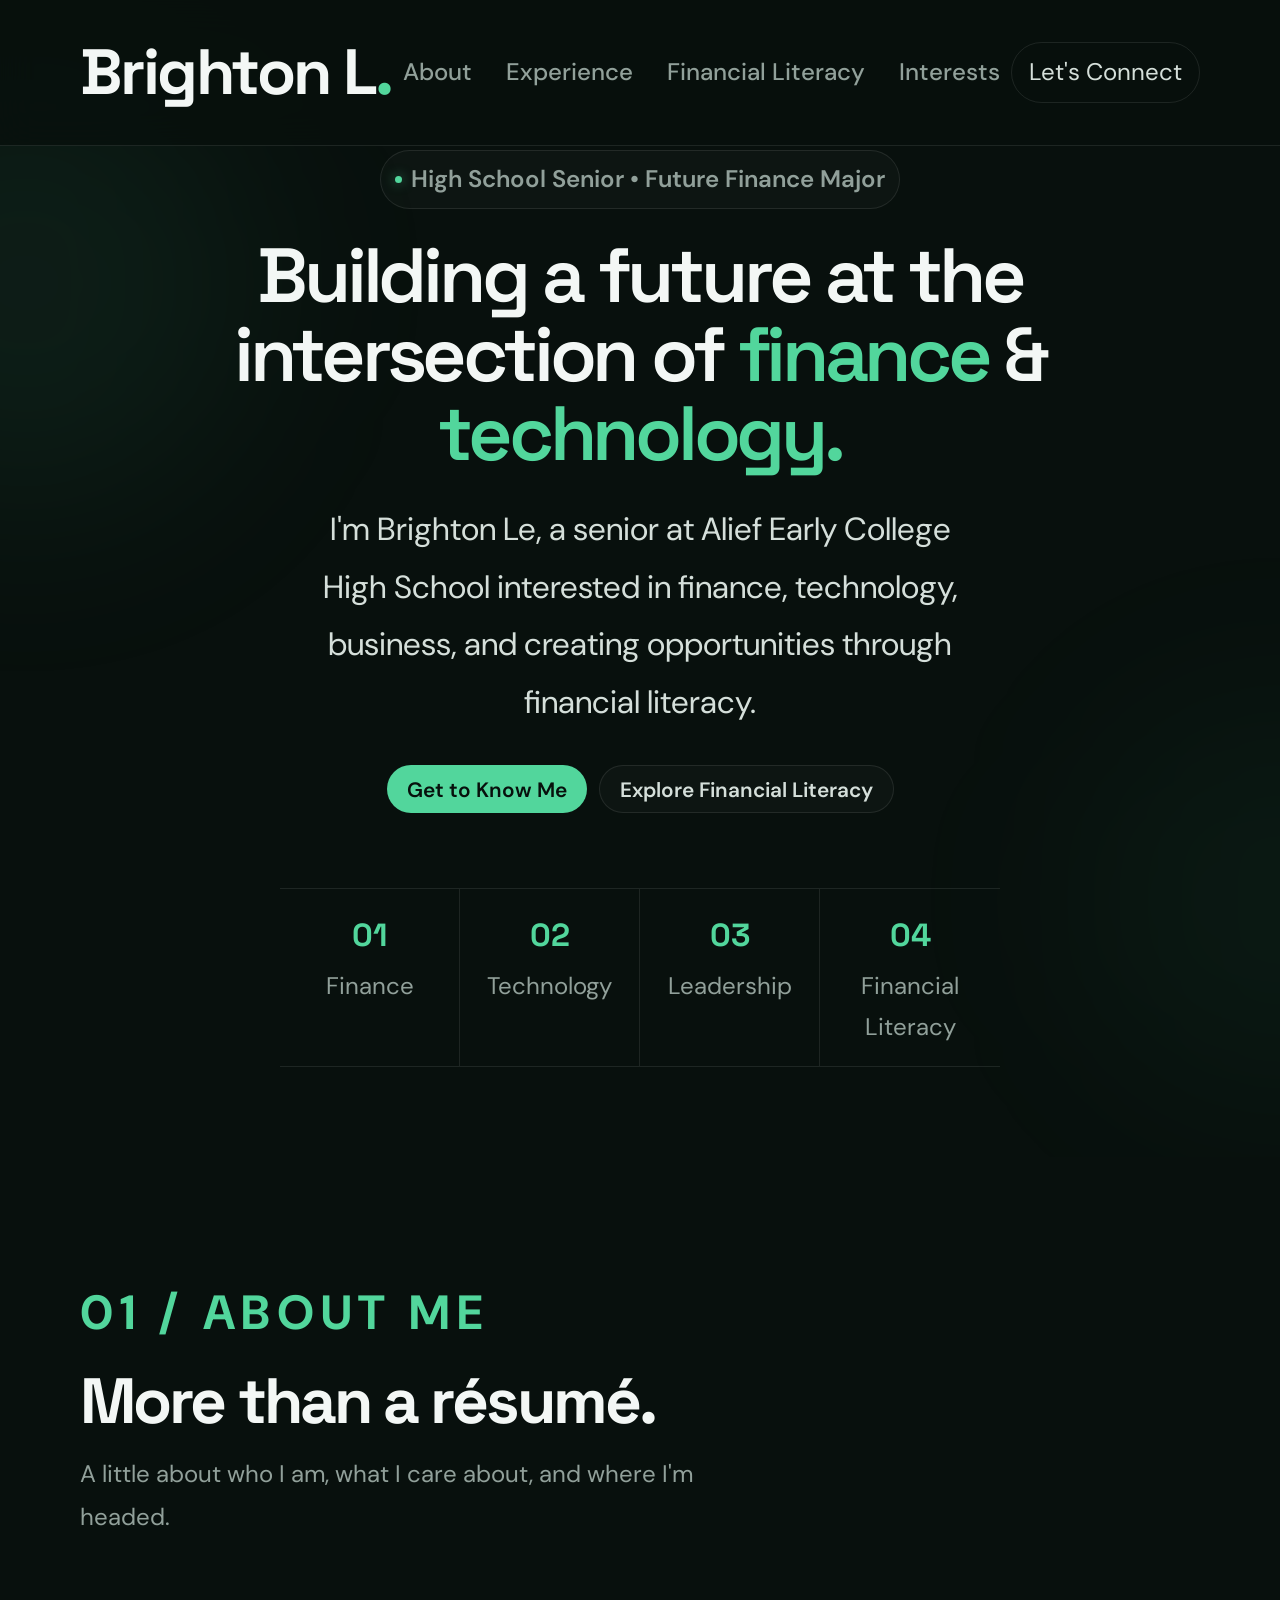
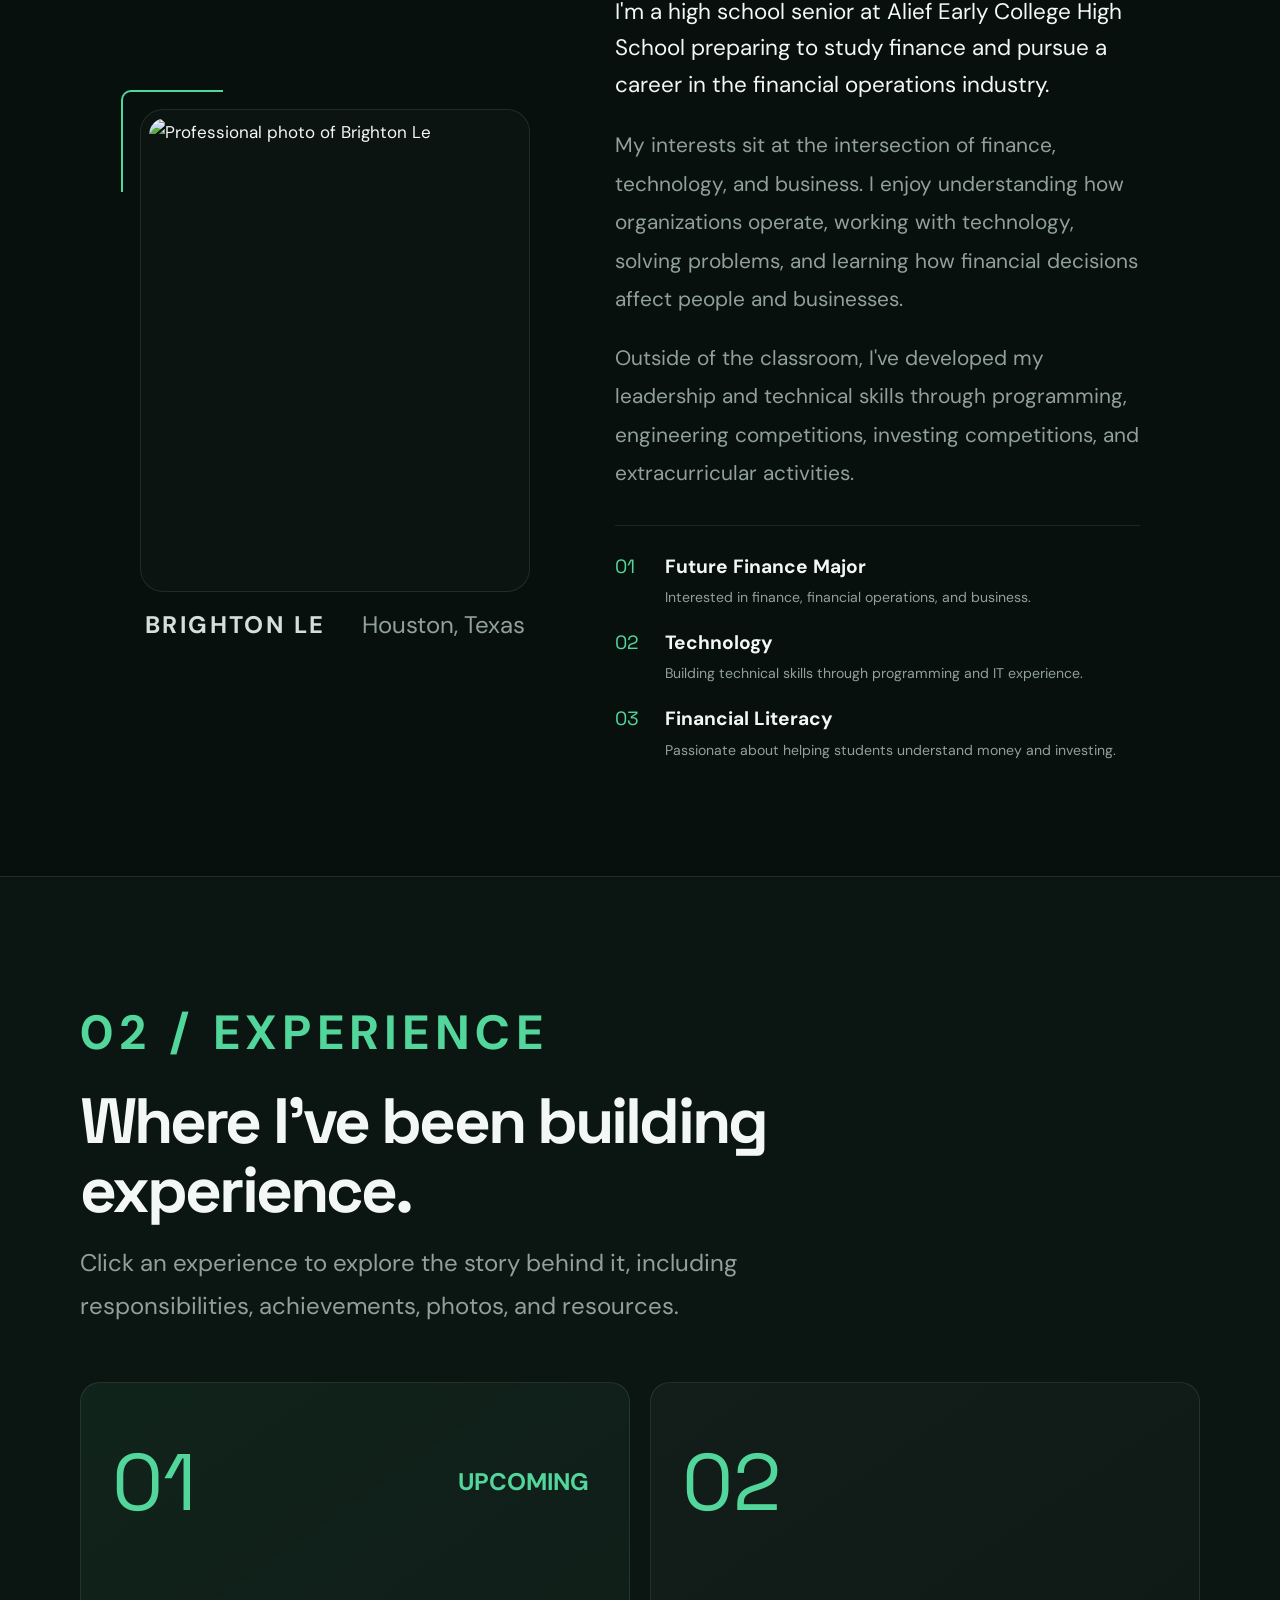
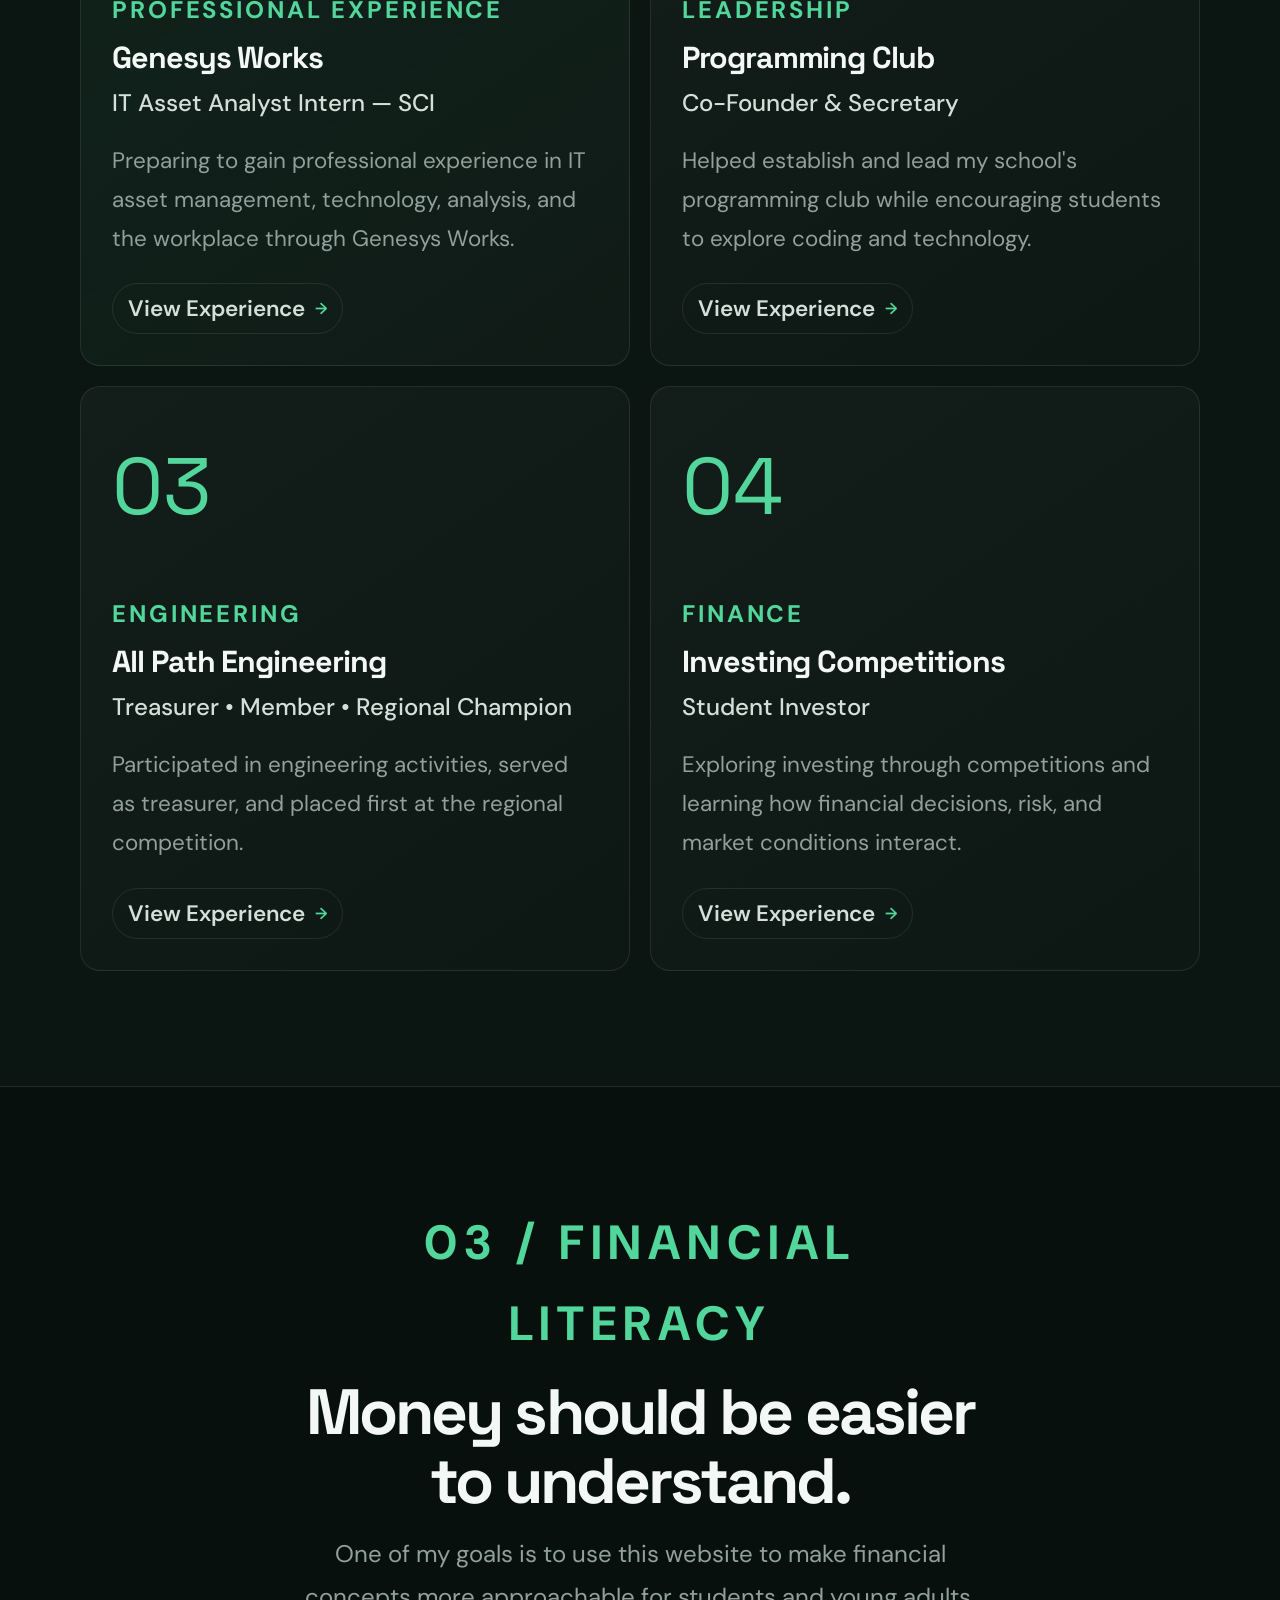
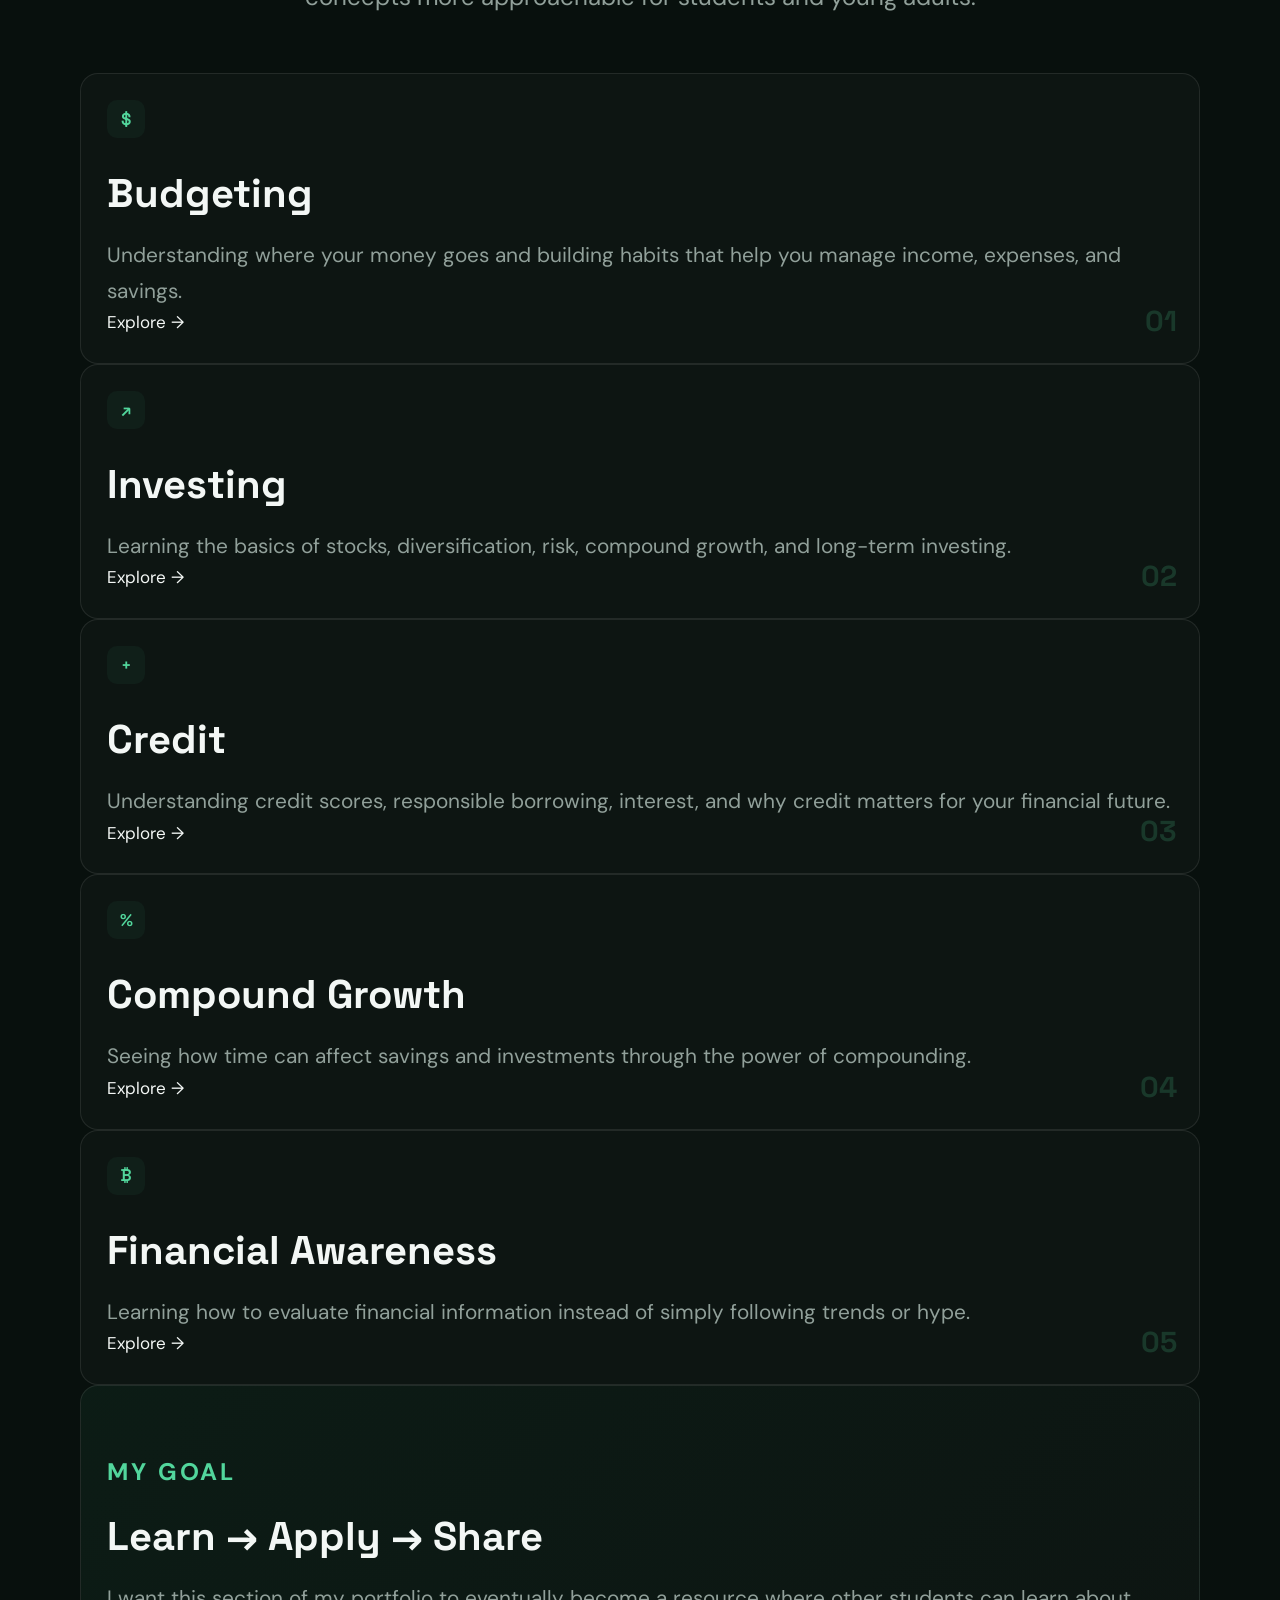
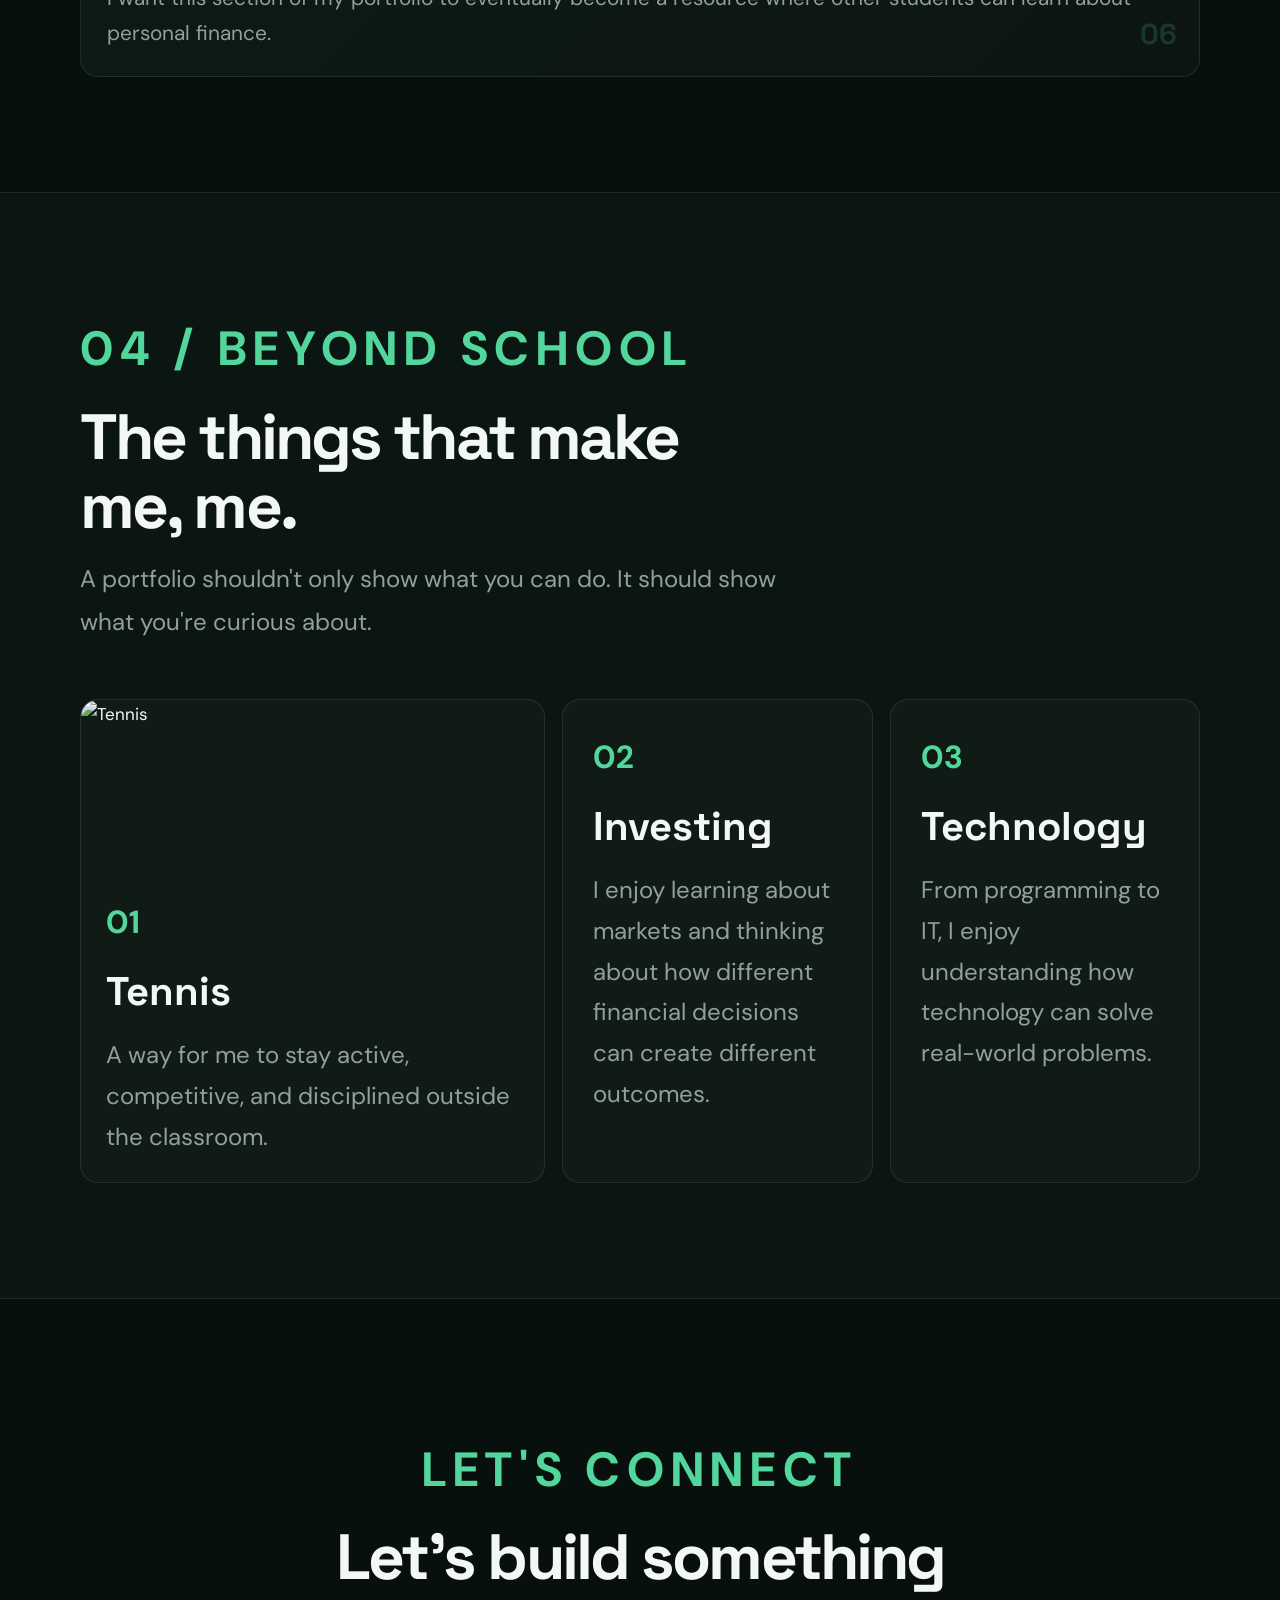
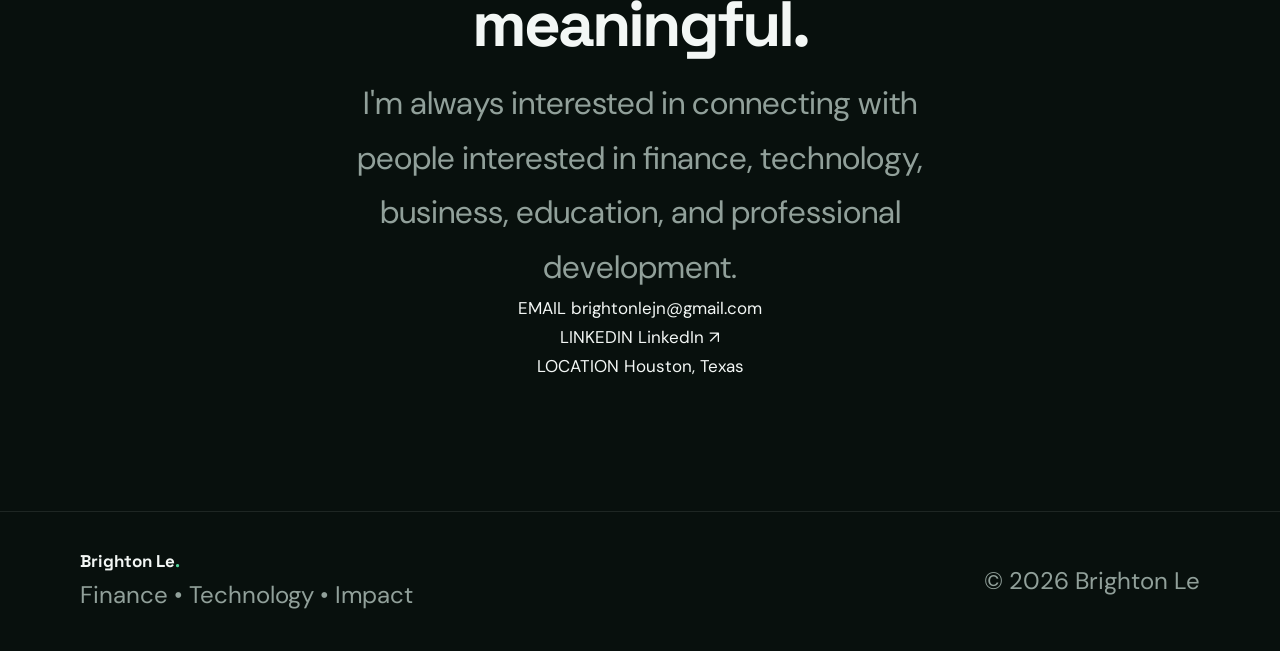
==== index.html @ 4506bbe5 "Update index.html" ====
<!DOCTYPE html>
<html lang="en">

<head>
    <meta charset="UTF-8">
    <meta
        name="viewport"
        content="width=device-width, initial-scale=1.0"
    >
    <title>Brighton Le | Finance • Technology • Impact</title>

    <meta
        name="description"
        content="Brighton Le — Finance student, technology enthusiast, and advocate for financial literacy."
    >

    <link
        rel="preconnect"
        href="https://fonts.googleapis.com"
    >
    <link
        rel="preconnect"
        href="https://fonts.gstatic.com"
        crossorigin
    >
    <link
        href="https://fonts.googleapis.com/css2?family=DM+Sans:wght@400;500;600;700&family=Space+Grotesk:wght@400;500;600;700&display=swap"
        rel="stylesheet"
    >
    <link
        rel="stylesheet"
        href="style.css"
    >
</head>

<body>


<!-- =====================================================
     NAVIGATION
===================================================== -->

<header class="navbar">

    <div class="nav-inner">

        <a
            href="#home"
            class="logo"
        >
            Brighton L<span>.</span>
        </a>


        <nav class="nav-links">

            <a href="#about">
                About
            </a>

            <a href="#experience">
                Experience
            </a>

            <a href="#finance">
                Financial Literacy
            </a>

            <a href="#interests">
                Interests
            </a>

        </nav>


        <a
            href="#contact"
            class="nav-contact"
        >
            Let's Connect
        </a>

    </div>

</header>



<!-- =====================================================
     HERO
===================================================== -->

<main>

<section
    id="home"
    class="hero"
>

    <div class="hero-background-circle circle-one"></div>
    <div class="hero-background-circle circle-two"></div>


    <div class="hero-inner">


        <div class="hero-tag">
            <span class="status-dot"></span>
            High School Senior • Future Finance Major
        </div>


        <h1>

            Building a future at the intersection of

            <span>finance</span>
            &
            <span>technology.</span>

        </h1>


        <p class="hero-description">
            I'm Brighton Le, a senior at Alief Early College High School
            interested in finance, technology, business, and creating
            opportunities through financial literacy.
        </p>

        <div class="hero-actions">
            <a
                href="#about"
                class="button button-primary"
            >
                Get to Know Me
            </a>

            <a
                href="#finance"
                class="button button-outline"
            >
                Explore Financial Literacy
            </a>
        </div>


        <div class="hero-stats">

            <div class="hero-stat">
                <strong>01</strong>
                <span>
                    Finance
                </span>
            </div>

            <div class="hero-stat">
                <strong>02</strong>
                <span>
                    Technology
                </span>
            </div>

            <div class="hero-stat">
                <strong>03</strong>
                <span>
                    Leadership
                </span>
            </div>

            <div class="hero-stat">
                <strong>04</strong>
                <span>
                    Financial Literacy
                </span>
            </div>
        </div>
    </div>
</section>



<!-- =====================================================
     ABOUT
===================================================== -->

<section
    id="about"
    class="section"
>

    <div class="section-container">


        <div class="section-heading">

            <span class="eyebrow">
                01 / ABOUT ME
            </span>
            <h2>
                More than a résumé.
            </h2>
            <p>
                A little about who I am, what I care about,
                and where I'm headed.
            </p>
        </div>



        <div class="about-layout">


            <!-- PHOTO -->
            <div class="profile-area">
                <div class="profile-frame">
                    <img
                        src="images/professional-photo.png"
                        alt="Professional photo of Brighton Le"
                    >
                </div>


                <div class="profile-caption">
                    <span>
                        BRIGHTON LE
                    </span>
                    <small>
                        Houston, Texas
                    </small>
                </div>
            </div>



            <!-- TEXT -->

            <div class="about-content">
                <p class="about-lead">
                    I'm a high school senior at
                    Alief Early College High School
                    preparing to study finance and pursue a career
                    in the financial operations industry.
                </p>

                <p>
                    My interests sit at the intersection of
                    finance, technology, and business. I enjoy
                    understanding how organizations operate,
                    working with technology, solving problems,
                    and learning how financial decisions affect
                    people and businesses.
                </p>

                <p>
                    Outside of the classroom, I've developed my
                    leadership and technical skills through
                    programming, engineering competitions,
                    investing competitions, and extracurricular
                    activities.
                </p>


                <div class="about-highlights">


                    <div>

                        <span class="highlight-number">
                            01
                        </span>

                        <div>

                            <strong>
                                Future Finance Major
                            </strong>

                            <p>
                                Interested in finance,
                                financial operations, and business.
                            </p>

                        </div>

                    </div>


                    <div>

                        <span class="highlight-number">
                            02
                        </span>

                        <div>

                            <strong>
                                Technology
                            </strong>

                            <p>
                                Building technical skills through
                                programming and IT experience.
                            </p>

                        </div>

                    </div>


                    <div>

                        <span class="highlight-number">
                            03
                        </span>

                        <div>

                            <strong>
                                Financial Literacy
                            </strong>

                            <p>
                                Passionate about helping students
                                understand money and investing.
                            </p>

                        </div>

                    </div>


                </div>

            </div>


        </div>

    </div>

</section>



<!-- =====================================================
     EXPERIENCE
===================================================== -->

<section
    id="experience"
    class="section section-dark"
>

    <div class="section-container">


        <div class="section-heading">

            <span class="eyebrow">
                02 / EXPERIENCE
            </span>

            <h2>
                Where I've been building experience.
            </h2>

            <p>
                Click an experience to explore the story behind
                it, including responsibilities, achievements,
                photos, and resources.
            </p>

        </div>



        <div class="experience-grid">


            <!-- GENESYS -->

            <article class="experience-card featured">

                <div class="experience-top">

                    <span class="experience-index">
                        01
                    </span>

                    <span class="experience-status">
                        UPCOMING
                    </span>

                </div>


                <div>

                    <span class="card-category">
                        PROFESSIONAL EXPERIENCE
                    </span>

                    <h3>
                        Genesys Works
                    </h3>

                    <h4>
                        IT Asset Analyst Intern — SCI
                    </h4>

                    <p>
                        Preparing to gain professional experience
                        in IT asset management, technology, analysis,
                        and the workplace through Genesys Works.
                    </p>

                </div>


                <button
                    class="card-button"
                    onclick="openModal('genesysModal')"
                >

                    View Experience

                    <span>→</span>

                </button>

            </article>



            <!-- PROGRAMMING CLUB -->

            <article class="experience-card">

                <div class="experience-top">

                    <span class="experience-index">
                        02
                    </span>

                </div>


                <div>

                    <span class="card-category">
                        LEADERSHIP
                    </span>

                    <h3>
                        Programming Club
                    </h3>

                    <h4>
                        Co-Founder & Secretary
                    </h4>

                    <p>
                        Helped establish and lead my school's
                        programming club while encouraging students
                        to explore coding and technology.
                    </p>

                </div>


                <button
                    class="card-button"
                    onclick="openModal('programmingModal')"
                >

                    View Experience

                    <span>→</span>

                </button>

            </article>



            <!-- ALL PATH -->

            <article class="experience-card">

                <div class="experience-top">

                    <span class="experience-index">
                        03
                    </span>

                </div>


                <div>

                    <span class="card-category">
                        ENGINEERING
                    </span>

                    <h3>
                        All Path Engineering
                    </h3>

                    <h4>
                        Treasurer • Member • Regional Champion
                    </h4>

                    <p>
                        Participated in engineering activities,
                        served as treasurer, and placed first at
                        the regional competition.
                    </p>

                </div>


                <button
                    class="card-button"
                    onclick="openModal('allpathModal')"
                >

                    View Experience

                    <span>→</span>

                </button>

            </article>



            <!-- INVESTING -->

            <article class="experience-card">

                <div class="experience-top">

                    <span class="experience-index">
                        04
                    </span>

                </div>


                <div>

                    <span class="card-category">
                        FINANCE
                    </span>

                    <h3>
                        Investing Competitions
                    </h3>

                    <h4>
                        Student Investor
                    </h4>

                    <p>
                        Exploring investing through competitions
                        and learning how financial decisions,
                        risk, and market conditions interact.
                    </p>

                </div>


                <button
                    class="card-button"
                    onclick="openModal('investingModal')"
                >

                    View Experience

                    <span>→</span>

                </button>

            </article>


        </div>

    </div>

</section>



<!-- =====================================================
     FINANCIAL LITERACY
===================================================== -->

<section
    id="finance"
    class="section"
>

    <div class="section-container">


        <div class="section-heading centered">

            <span class="eyebrow">
                03 / FINANCIAL LITERACY
            </span>

            <h2>
                Money should be easier to understand.
            </h2>

            <p>
                One of my goals is to use this website to make
                financial concepts more approachable for students
                and young adults.
            </p>

        </div>



<a
    href="financial-literacy/budgeting.html"
    class="finance-card finance-link"
>

    <div class="finance-icon">
        $
    </div>

    <h3>
        Budgeting
    </h3>

    <p>
        Understanding where your money goes and
        building habits that help you manage income,
        expenses, and savings.
    </p>

    <span class="finance-number">
        01
    </span>

    <span class="finance-arrow">
        Explore →
    </span>

</a>



<a
    href="financial-literacy/investing.html"
    class="finance-card finance-link"
>

    <div class="finance-icon">
        ↗
    </div>

    <h3>
        Investing
    </h3>

    <p>
        Learning the basics of stocks, diversification,
        risk, compound growth, and long-term investing.
    </p>

    <span class="finance-number">
        02
    </span>

    <span class="finance-arrow">
        Explore →
    </span>

</a>



<a
    href="financial-literacy/credit.html"
    class="finance-card finance-link"
>

    <div class="finance-icon">
        +
    </div>

    <h3>
        Credit
    </h3>

    <p>
        Understanding credit scores, responsible
        borrowing, interest, and why credit matters
        for your financial future.
    </p>

    <span class="finance-number">
        03
    </span>

    <span class="finance-arrow">
        Explore →
    </span>

</a>



<a
    href="financial-literacy/compound-growth.html"
    class="finance-card finance-link"
>

    <div class="finance-icon">
        %
    </div>

    <h3>
        Compound Growth
    </h3>

    <p>
        Seeing how time can affect savings and
        investments through the power of compounding.
    </p>

    <span class="finance-number">
        04
    </span>

    <span class="finance-arrow">
        Explore →
    </span>

</a>



<a
    href="financial-literacy/financial-awareness.html"
    class="finance-card finance-link"
>

    <div class="finance-icon">
        ₿
    </div>

    <h3>
        Financial Awareness
    </h3>

    <p>
        Learning how to evaluate financial information
        instead of simply following trends or hype.
    </p>

    <span class="finance-number">
        05
    </span>

    <span class="finance-arrow">
        Explore →
    </span>

</a>



            <article class="finance-card finance-feature">

                <div>

                    <span class="card-category">
                        MY GOAL
                    </span>

                    <h3>
                        Learn → Apply → Share
                    </h3>

                    <p>
                        I want this section of my portfolio to
                        eventually become a resource where other
                        students can learn about personal finance.
                    </p>

                </div>

                <span class="finance-number">
                    06
                </span>

            </article>


        </div>

    </div>

</section>



<!-- =====================================================
     INTERESTS
===================================================== -->

<section
    id="interests"
    class="section section-dark"
>

    <div class="section-container">


        <div class="section-heading">

            <span class="eyebrow">
                04 / BEYOND SCHOOL
            </span>

            <h2>
                The things that make me, me.
            </h2>

            <p>
                A portfolio shouldn't only show what you can do.
                It should show what you're curious about.
            </p>

        </div>



        <div class="interest-grid">


            <article class="interest-card">

                <div class="interest-image">

                    <img
                        src="images/tennis.jpg"
                        alt="Tennis"
                    >

                </div>

                <div class="interest-content">

                    <span>
                        01
                    </span>

                    <h3>
                        Tennis
                    </h3>

                    <p>
                        A way for me to stay active, competitive,
                        and disciplined outside the classroom.
                    </p>

                </div>

            </article>



            <article class="interest-card">

                <div class="interest-content no-image">

                    <span>
                        02
                    </span>

                    <h3>
                        Investing
                    </h3>

                    <p>
                        I enjoy learning about markets and thinking
                        about how different financial decisions can
                        create different outcomes.
                    </p>

                </div>

            </article>



            <article class="interest-card">

                <div class="interest-content no-image">

                    <span>
                        03
                    </span>

                    <h3>
                        Technology
                    </h3>

                    <p>
                        From programming to IT, I enjoy understanding
                        how technology can solve real-world problems.
                    </p>

                </div>

            </article>


        </div>

    </div>

</section>



<!-- =====================================================
     CONTACT
===================================================== -->

<section
    id="contact"
    class="contact-section"
>

    <div class="contact-inner">

        <span class="eyebrow">
            LET'S CONNECT
        </span>

        <h2>
            Let's build something meaningful.
        </h2>

        <p>
            I'm always interested in connecting with people
            interested in finance, technology, business,
            education, and professional development.
        </p>


<div class="contact-info">

    <div class="contact-item">

        <span class="contact-label">
            EMAIL
        </span>

        <a
            href="brightonlejn@gmail.com"
            class="contact-value"
        >
            brightonlejn@gmail.com
        </a>

    </div>


    <div class="contact-item">

        <span class="contact-label">
            LINKEDIN
        </span>

        <a
            href="YOUR_LINKEDIN_URL"
            target="_blank"
            class="contact-value"
        >
            LinkedIn ↗
        </a>

    </div>


    <div class="contact-item">

        <span class="contact-label">
            LOCATION
        </span>

        <span class="contact-value">
            Houston, Texas
        </span>

    </div>

</div>

    </div>

</section>

</main>



<!-- =====================================================
     FOOTER
===================================================== -->

<footer>

    <div class="footer-inner">

        <div>

            <strong>
                Brighton Le<span>.</span>
            </strong>

            <p>
                Finance • Technology • Impact
            </p>

        </div>


        <p class="copyright">
            © 2026 Brighton Le
        </p>

    </div>

</footer>



<!-- =====================================================
     GENESYS WORKS MODAL
===================================================== -->

<div
    id="genesysModal"
    class="modal"
>

    <div class="modal-box">

        <button
            class="close-modal"
            onclick="closeModal('genesysModal')"
        >
            ×
        </button>


        <span class="modal-eyebrow">
            PROFESSIONAL EXPERIENCE
        </span>


        <h2>
            Genesys Works
        </h2>


        <h3>
            IT Asset Analyst Intern — SCI
        </h3>


        <div class="modal-line"></div>


        <div class="modal-section">

            <h4>
                Overview
            </h4>

            <p>
                Through Genesys Works, I am preparing to gain
                professional experience working with SCI as an
                IT Asset Analyst. This opportunity will allow me
                to apply what I have learned in school while
                developing professional, technical, and analytical
                skills.
            </p>

        </div>


        <div class="modal-section">

            <h4>
                My Journey
            </h4>


            <div class="timeline">


                <div class="timeline-item">

                    <span class="timeline-dot"></span>

                    <span class="timeline-date">
                        April 2026
                    </span>

                    <h5>
                        Selected for Genesys Works
                    </h5>

                    <p>
                        Selected to participate in the Genesys Works
                        program and begin professional development.
                    </p>

                </div>


                <div class="timeline-item">

                    <span class="timeline-dot"></span>

                    <span class="timeline-date">
                        June - July 2026
                    </span>

                    <h5>
                        Professional Training
                    </h5>

                    <p>
                        Preparing for the workplace through training,
                        professional development, and career preparation.
                    </p>

                </div>


                <div class="timeline-item">

                    <span class="timeline-dot"></span>

                    <span class="timeline-date">
                        UPCOMING
                    </span>

                    <h5>
                        Begin Internship at SCI
                    </h5>

                    <p>
                        Begin working as an IT Asset Analyst intern
                        with SCI through Genesys Works.
                    </p>

                </div>


                <div class="timeline-item">

                    <span class="timeline-dot"></span>

                    <span class="timeline-date">
                        FUTURE
                    </span>

                    <h5>
                        Document & Grow
                    </h5>

                    <p>
                        Continue adding projects, responsibilities,
                        accomplishments, and lessons learned.
                    </p>

                </div>


            </div>

        </div>


        <div class="modal-section">

            <h4>
                Skills
            </h4>


            <div class="skill-tags">

                <span>
                    IT Asset Management
                </span>

                <span>
                    Data
                </span>

                <span>
                    Technology
                </span>

                <span>
                    Problem Solving
                </span>

                <span>
                    Communication
                </span>

                <span>
                    Professional Development
                </span>

            </div>

        </div>


        <div class="modal-section">

            <h4>
                Photos
            </h4>


            <div class="modal-gallery">

                <div class="gallery-item">

                    <img
                        src="images/genesys-1.jpg"
                        alt="Genesys Works experience"
                    >

                    <span>
                        Genesys Works
                    </span>

                </div>


                <div class="gallery-item">

                    <img
                        src="images/genesys-2.jpg"
                        alt="Professional development"
                    >

                    <span>
                        Professional Development
                    </span>

                </div>

            </div>

        </div>


        <div class="modal-section">

            <h4>
                Resources
            </h4>


            <div class="resource-links">

                <a
                    href="https://www.genesysworks.org/"
                    target="_blank"
                >
                    Genesys Works ↗
                </a>


                <a
                    href="https://www.sci-corp.com/"
                    target="_blank"
                >
                    SCI ↗
                </a>

            </div>

        </div>

    </div>

</div>



<!-- =====================================================
     PROGRAMMING CLUB MODAL
===================================================== -->

<div
    id="programmingModal"
    class="modal"
>

    <div class="modal-box">

        <button
            class="close-modal"
            onclick="closeModal('programmingModal')"
        >
            ×
        </button>


        <span class="modal-eyebrow">
            LEADERSHIP
        </span>


        <h2>
            Programming Club
        </h2>


        <h3>
            Co-Founder & Secretary
        </h3>


        <div class="modal-line"></div>


        <div class="modal-section">

            <h4>
                Overview
            </h4>

            <p>
                I helped co-found my school's programming club
                and served as secretary. The club gave students
                an opportunity to explore programming and develop
                their technical skills outside of class.
            </p>

        </div>


        <div class="modal-section">

            <h4>
                What I Did
            </h4>

            <div class="bullet-list">

                <div>
                    <span>01</span>
                    Helped establish the club.
                </div>

                <div>
                    <span>02</span>
                    Supported club organization and communication.
                </div>

                <div>
                    <span>03</span>
                    Encouraged students to explore programming.
                </div>

                <div>
                    <span>04</span>
                    Helped create opportunities for students to learn.
                </div>

            </div>

        </div>


        <div class="modal-section">

            <h4>
                Photos
            </h4>


            <div class="modal-gallery">

                <div class="gallery-item">

                    <img
                        src="images/programming-1.jpg"
                        alt="Programming Club"
                    >

                </div>


                <div class="gallery-item">

                    <img
                        src="images/programming-2.jpg"
                        alt="Programming Club activity"
                    >

                </div>

            </div>

        </div>

    </div>

</div>



<!-- =====================================================
     ALL PATH MODAL
===================================================== -->

<div
    id="allpathModal"
    class="modal"
>

    <div class="modal-box">

        <button
            class="close-modal"
            onclick="closeModal('allpathModal')"
        >
            ×
        </button>


        <span class="modal-eyebrow">
            ENGINEERING
        </span>


        <h2>
            All Path Engineering
        </h2>


        <h3>
            Treasurer • Member • Regional 1st Place
        </h3>


        <div class="modal-line"></div>


        <div class="modal-section">

            <h4>
                My Journey
            </h4>


            <div class="timeline">


                <div class="timeline-item">

                    <span class="timeline-dot"></span>

                    <span class="timeline-date">
                        SOPHOMORE YEAR
                    </span>

                    <h5>
                        Treasurer
                    </h5>

                    <p>
                        Served as treasurer and contributed to the
                        organization's activities and responsibilities.
                    </p>

                </div>


                <div class="timeline-item">

                    <span class="timeline-dot"></span>

                    <span class="timeline-date">
                        JUNIOR YEAR
                    </span>

                    <h5>
                        Member
                    </h5>

                    <p>
                        Continued participating in engineering activities
                        and competitions.
                    </p>

                </div>


                <div class="timeline-item">

                    <span class="timeline-dot"></span>

                    <span class="timeline-date">
                        REGIONAL COMPETITION
                    </span>

                    <h5>
                        🥇 1st Place
                    </h5>

                    <p>
                        Competed at the regional level and placed first.
                    </p>

                </div>


            </div>

        </div>


        <div class="modal-section">

            <h4>
                Competition Photos
            </h4>


            <div class="modal-gallery">

                <div class="gallery-item">

                    <img
                        src="images/allpath-1.jpg"
                        alt="All Path Engineering"
                    >

                </div>


                <div class="gallery-item">

                    <img
                        src="images/allpath-2.jpg"
                        alt="All Path competition"
                    >

                </div>

            </div>

        </div>

    </div>

</div>



<!-- =====================================================
     INVESTING MODAL
===================================================== -->

<div
    id="investingModal"
    class="modal"
>

    <div class="modal-box">

        <button
            class="close-modal"
            onclick="closeModal('investingModal')"
        >
            ×
        </button>


        <span class="modal-eyebrow">
            FINANCE
        </span>


        <h2>
            Investing Competitions
        </h2>


        <h3>
            Student Investor
        </h3>


        <div class="modal-line"></div>


        <div class="modal-section">

            <h4>
                Why I Participate
            </h4>

            <p>
                Investing competitions have given me an opportunity
                to apply financial concepts in a competitive environment.
                They have helped me become more interested in markets,
                risk, research, and financial decision-making.
            </p>

        </div>


        <div class="modal-section">

            <h4>
                What I'm Learning
            </h4>

            <div class="skill-tags">
                <span>
                    Market Research
                </span>

                <span>
                    Risk
                </span>

                <span>
                    Investing
                </span>

                <span>
                    Decision Making
                </span>

                <span>
                    Financial Analysis
                </span>
                
            </div>
        </div>
    </div>
</div>



<script src="script.js"></script>

</body>

</html>
---- style.css ----
/* =====================================================
   BRIGHTON LE PORTFOLIO
   VISUAL DESIGN
===================================================== */

:root {

    --bg: #08100d;
    --bg-2: #0b1511;

    --card: #101b16;
    --card-2: #132019;

    --white: #f3f7f5;
    --text: #d5dfda;
    --muted: #91a09a;

    --green: #52d69c;
    --green-bright: #79e6b5;

    --border: rgba(255,255,255,.09);
    --border-green: rgba(82,214,156,.30);

    --max: 1120px;

}


/* =====================================================
   RESET
===================================================== */

* {
    margin: 0;
    padding: 0;
    box-sizing: border-box;
}


html {
    scroll-behavior: smooth;
}


body {

    background: var(--bg);

    color: var(--white);

    font-family:
        "DM Sans",
        Arial,
        sans-serif;

    font-size: 17px;

    line-height: 1.7;

    overflow-x: hidden;

}


img {
    display: block;

    max-width: 100%;
}


a {
    color: inherit;

    text-decoration: none;
}


button {
    font-family: inherit;
}


/* =====================================================
   NAVIGATION
===================================================== */

.navbar {

    position: fixed;

    top: 0;

    left: 0;

    width: 100%;

    z-index: 100;

    padding: 18px 0;

    background:
        rgba(8,16,13,.82);

    border-bottom:
        1px solid var(--border);

    backdrop-filter:
        blur(18px);

}


.nav-inner {

    width:
        min(
            var(--max),
            calc(100% - 50px)
        );

    margin: auto;

    display: flex;

    align-items: center;

    justify-content: space-between;

}


.logo {

    font-family:
        "Space Grotesk",
        sans-serif;

    font-size: 4rem;

    font-weight: 700;

    letter-spacing: -.04em;

}


.logo span {
    color: var(--green);
}


.nav-links {

    display: flex;

    gap: 34px;

}


.nav-links a {

    color: var(--muted);

    font-size: 1.5rem;

    font-weight: 500;

    transition: .2s ease;

}


.nav-links a:hover {
    color: var(--white);
}


.nav-contact {

    padding:
        9px 17px;

    border:
        1px solid var(--border);

    border-radius:
        100px;

    color: var(--text);

    font-size: 1.5rem;

    transition: .2s ease;

}


.nav-contact:hover {

    border-color:
        var(--green-border);

    color: var(--green);

}


/* =====================================================
   HERO
===================================================== */

.hero {

    position: relative;

    min-height: 100vh;

    display: flex;

    align-items: center;

    justify-content: center;

    padding:
        150px 0
        90px;

    overflow: hidden;

}


.hero-inner {

    position: relative;

    z-index: 2;

    width:
        min(
            900px,
            calc(100% - 50px)
        );

    margin: auto;

    text-align: center;

}


.hero-background-circle {

    position: absolute;

    border-radius: 50%;

    filter: blur(100px);

    pointer-events: none;

}


.circle-one {

    width: 450px;

    height: 450px;

    top: 5%;

    left: -200px;

    background:
        rgba(82,214,156,.07);

}


.circle-two {

    width: 400px;

    height: 400px;

    right: -200px;

    bottom: 5%;

    background:
        rgba(82,214,156,.045);

}


.hero-tag {

    display: inline-flex;

    align-items: center;

    gap: 9px;

    padding:
        8px 14px;

    margin-bottom: 27px;

    border:
        1px solid var(--border);

    border-radius:
        100px;

    background:
        rgba(255,255,255,.025);

    color:
        var(--muted);

    font-size:
        1.5rem;

    font-weight:
        600;

}


.status-dot {

    width: 7px;

    height: 7px;

    border-radius: 50%;

    background:
        var(--green);

    box-shadow:
        0 0 12px
        rgba(82,214,156,.6);

}


.hero h1 {

    max-width: 900px;

    margin: auto;

    font-family:
        "Space Grotesk",
        sans-serif;

    font-size:
        clamp(
            3.2rem,
            6vw,
            5.5rem
        );

    font-weight:
        600;

    line-height:
        1.03;

    letter-spacing:
        -.055em;

}


.hero h1 span {
    color: var(--green);
}


.hero-description {

    max-width:
        680px;

    margin:
        28px auto 0;

    color:
        var(--text);

    font-size:
        2rem;

    line-height:
        1.8;

}


.hero-actions {

    display:
        flex;

    justify-content:
        center;

    gap:
        12px;

    margin-top:
        34px;

}


.button {

    display:
        inline-flex;

    align-items:
        center;

    justify-content:
        center;

    min-height:
        48px;

    padding:
        0 20px;

    border-radius:
        100px;

    font-size:
        1.3rem;

    font-weight:
        600;

    transition:
        .25s ease;

}


.button:hover {
    transform:
        translateY(-2px);
}


.button-primary {

    background:
        var(--green);

    color:
        #07100c;

}


.button-primary:hover {
    background:
        var(--green-bright);
}


.button-outline {

    border:
        1px solid var(--border);

    color:
        var(--text);

    background:
        rgba(255,255,255,.025);

}


.button-outline:hover {

    border-color:
        var(--border-green);

    background:
        rgba(82,214,156,.06);

}


.hero-stats {

    display:
        grid;

    grid-template-columns:
        repeat(4,1fr);

    max-width:
        720px;

    margin:
        75px auto 0;

    border-top:
        1px solid var(--border);

    border-bottom:
        1px solid var(--border);

}


.hero-stat {

    padding:
        19px 10px;

    text-align:
        center;

    border-right:
        1px solid var(--border);

}


.hero-stat:last-child {
    border-right: none;
}


.hero-stat strong {

    display:
        block;

    margin-bottom:
        3px;

    color:
        var(--green);

    font-family:
        "Space Grotesk",
        sans-serif;

    font-size:
        2rem;

}


.hero-stat span {

    color:
        var(--muted);

    font-size:
        1.5rem;

}


/* =====================================================
   SECTIONS
===================================================== */

.section {

    padding:
        115px 0;

}


.section-dark {

    background:
        var(--bg-2);

    border-top:
        1px solid var(--border);

    border-bottom:
        1px solid var(--border);

}


.section-container {

    width:
        min(
            var(--max),
            calc(100% - 50px)
        );

    margin:
        auto;

}


.section-heading {

    max-width:
        700px;

    margin-bottom:
        55px;

}


.section-heading.centered {

    margin-left:
        auto;

    margin-right:
        auto;

    text-align:
        center;

}


.eyebrow {

    display:
        block;

    margin-bottom:
        13px;

    color:
        var(--green);

    font-size:
        3rem;

    font-weight:
        700;

    letter-spacing:
        .14em;

}


.section-heading h2 {

    margin-bottom:
        16px;

    font-family:
        "Space Grotesk",
        sans-serif;

    font-size:
        clamp(
            4rem,
            4vw,
            3rem
        );

    line-height:
        1.08;

    letter-spacing:
        -.045em;

}


.section-heading p {

    color:
        var(--muted);

    font-size:
        1.5rem;

    line-height:
        1.8;

}


/* =====================================================
   ABOUT
===================================================== */

.about-layout {

    display:
        grid;

    grid-template-columns:
        390px 1fr;

    align-items:
        center;

    gap:
        85px;

    max-width:
        1000px;

    margin:
        auto;

}


.profile-area {
    width: 100%;
}


.profile-frame {

    position:
        relative;

    padding:
        8px;

    border:
        1px solid var(--border);

    border-radius:
        23px;

    background:
        rgba(255,255,255,.02);

}


.profile-frame::before {

    content: "";

    position:
        absolute;

    width:
        100px;

    height:
        100px;

    top:
        -20px;

    left:
        -20px;

    border-top:
        2px solid var(--green);

    border-left:
        2px solid var(--green);

    border-radius:
        10px 0 0 0;

}


.profile-frame img {

    width:
        100%;

    aspect-ratio:
        4 / 5;

    object-fit:
        cover;

    border-radius:
        17px;

}


.profile-caption {

    display:
        flex;

    justify-content:
        space-between;

    margin-top:
        13px;

    padding:
        0 5px;

}


.profile-caption span {

    color:
        var(--text);

    font-size:
        1.5rem;

    font-weight:
        700;

    letter-spacing:
        .1em;

}


.profile-caption small {

    color:
        var(--muted);

    font-size:
        1.5rem;

}


.about-content {

    max-width:
        590px;

}


.about-lead {

    margin-bottom:
        22px;

    color:
        var(--white);

    font-size:
        1.4rem;

    line-height:
        1.65;

}


.about-content > p:not(.about-lead) {

    margin-bottom:
        20px;

    color:
        var(--muted);

    font-size:
        1.3rem;

    line-height:
        1.85;

}


.about-highlights {

    display:
        flex;

    flex-direction:
        column;

    gap:
        18px;

    margin-top:
        32px;

    padding-top:
        25px;

    border-top:
        1px solid var(--border);

}


.about-highlights > div {

    display:
        grid;

    grid-template-columns:
        35px 1fr;

    gap:
        15px;

}


.highlight-number {

    color:
        var(--green);

    font-family:
        "Space Grotesk",
        sans-serif;

    font-size:
        1.2rem;

}


.about-highlights strong {

    display:
        block;

    margin-bottom:
        3px;

    font-size:
        1.2rem;

}


.about-highlights p {

    color:
        var(--muted);

    font-size:
        .88rem;

    line-height:
        1.6;

}


/* =====================================================
   EXPERIENCE
===================================================== */

.experience-grid {

    display:
        grid;

    grid-template-columns:
        repeat(2,1fr);

    gap:
        20px;

}


.experience-card {

    min-height:
        390px;

    display:
        flex;

    flex-direction:
        column;

    justify-content:
        space-between;

    padding:
        31px;

    background:
        linear-gradient(
            145deg,
            rgba(255,255,255,.035),
            rgba(255,255,255,.012)
        );

    border:
        1px solid var(--border);

    border-radius:
        20px;

    transition:
        .25s ease;

}


.experience-card:hover {

    transform:
        translateY(-5px);

    border-color:
        var(--border-green);

    background:
        var(--card);

}


.experience-card.featured {

    background:
        linear-gradient(
            145deg,
            rgba(82,214,156,.08),
            rgba(255,255,255,.025)
        );

}


.experience-top {

    display:
        flex;

    justify-content:
        space-between;

    align-items:
        center;

}


.experience-index {

    color:
        var(--green);

    font-family:
        "Space Grotesk",
        sans-serif;

    font-size:
        5rem;

}


.experience-status {

    padding:
        5px 9px;

    border:
        1px solid var(--green-border);

    border-radius:
        100px;

    color:
        var(--green);

    font-size:
        1.5rem;

    font-weight:
        700;

}


.card-category {

    display:
        block;

    margin-top:
        40px;

    margin-bottom:
        10px;

    color:
        var(--green);

    font-size:
        1.5rem;

    font-weight:
        700;

    letter-spacing:
        .12em;

}


.experience-card h3 {

    font-family:
        "Space Grotesk",
        sans-serif;

    font-size:
        1.9rem;

    line-height:
        1.15;

    letter-spacing:
        -.035em;

}


.experience-card h4 {

    margin-top:
        7px;

    color:
        var(--text);

    font-size:
        1.5rem;

    font-weight:
        500;

}


.experience-card p {

    max-width:
        480px;

    margin-top:
        17px;

    color:
        var(--muted);

    font-size:
        1.4rem;

    line-height:
        1.75;

}


.card-button {

    align-self:
        flex-start;

    display:
        inline-flex;

    align-items:
        center;

    gap:
        10px;

    margin-top:
        25px;

    padding:
        10px 15px;

    border:
        1px solid var(--border);

    border-radius:
        100px;

    background:
        transparent;

    color:
        var(--text);

    font-size:
        1.4rem;

    font-weight:
        600;

    cursor:
        pointer;

    transition:
        .2s ease;

}


.card-button span {

    color:
        var(--green);

    font-size:
        1rem;

}


.card-button:hover {

    border-color:
        var(--green-border);

    background:
        rgba(82,214,156,.06);

}


/* =====================================================
   FINANCIAL LITERACY
===================================================== */

.finance-grid {

    display:
        grid;

    grid-template-columns:
        repeat(3,1fr);

    gap:
        17px;

}


.finance-card {

    position:
        relative;

    min-height:
        245px;

    display:
        flex;

    flex-direction:
        column;

    padding:
        26px;

    background:
        rgba(255,255,255,.025);

    border:
        1px solid var(--border);

    border-radius:
        18px;

    overflow:
        hidden;

    transition:
        .25s ease;

}


.finance-card:hover {

    transform:
        translateY(-4px);

    border-color:
        var(--border-green);

}


.finance-icon {

    display:
        flex;

    align-items:
        center;

    justify-content:
        center;

    width:
        38px;

    height:
        38px;

    margin-bottom:
        22px;

    border:
        1px solid var(--green-border);

    border-radius:
        10px;

    color:
        var(--green);

    background:
        rgba(82,214,156,.05);

    font-family:
        "Space Grotesk",
        sans-serif;

    font-weight:
        600;

}


.finance-card h3 {

    margin-bottom:
        9px;

    font-family:
        "Space Grotesk",
        sans-serif;

    font-size:
        2.5rem;

}


.finance-card p {

    color:
        var(--muted);

    font-size:
        1.3rem;

    line-height:
        1.7;

}


.finance-number {

    position:
        absolute;

    right:
        22px;

    bottom:
        17px;

    color:
        rgba(82,214,156,.18);

    font-family:
        "Space Grotesk",
        sans-serif;

    font-size:
        1.8rem;

    font-weight:
        700;

}


.finance-feature {

    grid-column:
        span 2;

    background:
        linear-gradient(
            135deg,
            rgba(82,214,156,.06),
            rgba(255,255,255,.025)
        );

}


/* =====================================================
   INTERESTS
===================================================== */

.interest-grid {

    display:
        grid;

    grid-template-columns:
        1.2fr .8fr .8fr;

    gap:
        17px;

}


.interest-card {

    min-height:
        340px;

    display:
        flex;

    flex-direction:
        column;

    background:
        var(--card);

    border:
        1px solid var(--border);

    border-radius:
        18px;

    overflow:
        hidden;

}


.interest-image {

    height:
        170px;

    overflow:
        hidden;

}


.interest-image img {

    width:
        100%;

    height:
        100%;

    object-fit:
        cover;

    filter:
        saturate(.75);

}


.interest-content {

    flex:
        1;

    padding:
        25px;

}


.interest-content.no-image {

    padding:
        30px;

}


.interest-content > span {

    color:
        var(--green);

    font-size:
        2rem;

    font-weight:
        700;

}


.interest-content h3 {

    margin:
        9px 0;

    font-family:
        "Space Grotesk",
        sans-serif;

    font-size:
        2.5rem;

}


.interest-content p {

    color:
        var(--muted);

    font-size:
        1.5rem;

    line-height:
        1.7;

}


/* =====================================================
   CONTACT
===================================================== */

.contact-section {

    padding:
        130px 20px;

    text-align:
        center;

}


.contact-inner {

    max-width:
        750px;

    margin:
        auto;

}


.contact-inner h2 {

    margin-bottom:
        18px;

    font-family:
        "Space Grotesk",
        sans-serif;

    font-size:
        clamp(
            4rem,
            5vw,
            4rem
        );

    line-height:
        1.05;

    letter-spacing:
        -.045em;

}


.contact-inner > p {

    max-width:
        600px;

    margin:
        auto;

    color:
        var(--muted);

    font-size:
        2rem;

}


.contact-buttons {

    display:
        flex;

    justify-content:
        center;

    gap:
        12px;

    margin-top:
        30px;

}


/* =====================================================
   FOOTER
===================================================== */

footer {

    border-top:
        1px solid var(--border);

    padding:
        35px 0;

}


.footer-inner {

    width:
        min(
            var(--max),
            calc(100% - 50px)
        );

    margin:
        auto;

    display:
        flex;

    justify-content:
        space-between;

    align-items:
        center;

}


.footer-inner strong {

    font-family:
        "Space Grotesk",
        sans-serif;

}


.footer-inner strong span {
    color:
        var(--green);
}


.footer-inner p {

    color:
        var(--muted);

    font-size:
        1.5rem;

}


.copyright {
    font-size:
        1.5rem !important;
}


/* =====================================================
   MODALS
===================================================== */

.modal {

    position:
        fixed;

    inset:
        0;

    z-index:
        500;

    display:
        none;

    align-items:
        center;

    justify-content:
        center;

    padding:
        20px;

    background:
        rgba(0,0,0,.76);

    backdrop-filter:
        blur(12px);

}


.modal.active {
    display:
        flex;
}


.modal-box {

    position:
        relative;

    width:
        min(
            900px,
            100%
        );

    max-height:
        90vh;

    overflow:
        auto;

    padding:
        45px;

    background:
        #0c1712;

    border:
        1px solid var(--border);

    border-radius:
        22px;

    box-shadow:
        0 30px 100px rgba(0,0,0,.55);

}


.close-modal {

    position:
        absolute;

    top:
        18px;

    right:
        18px;

    width:
        40px;

    height:
        40px;

    border:
        1px solid var(--border);

    border-radius:
        50%;

    background:
        rgba(255,255,255,.03);

    color:
        var(--white);

    font-size:
        1.4rem;

    cursor:
        pointer;

}


.modal-eyebrow {

    color:
        var(--green);

    font-size:
        .7rem;

    font-weight:
        700;

    letter-spacing:
        .13em;

}


.modal-box h2 {

    margin-top:
        8px;

    font-family:
        "Space Grotesk",
        sans-serif;

    font-size:
        clamp(
            2.3rem,
            5vw,
            3.7rem
        );

    line-height:
        1.05;

    letter-spacing:
        -.045em;

}


.modal-box > h3 {

    margin-top:
        8px;

    color:
        var(--muted);

    font-size:
        1rem;

    font-weight:
        500;

}


.modal-line {

    height:
        1px;

    margin:
        28px 0;

    background:
        var(--border);

}


.modal-section {

    margin-top:
        36px;

}


.modal-section h4 {

    margin-bottom:
        13px;

    font-family:
        "Space Grotesk",
        sans-serif;

    font-size:
        1.15rem;

}


.modal-section > p {

    color:
        var(--muted);

    font-size:
        .97rem;

    line-height:
        1.8;

}


/* =====================================================
   TIMELINE
===================================================== */

.timeline {

    position:
        relative;

    padding-left:
        30px;

}


.timeline::before {

    content:
        "";

    position:
        absolute;

    left:
        4px;

    top:
        6px;

    bottom:
        6px;

    width:
        1px;

    background:
        var(--border);

}


.timeline-item {

    position:
        relative;

    margin-bottom:
        28px;

}


.timeline-item:last-child {
    margin-bottom:
        0;
}


.timeline-dot {

    position:
        absolute;

    left:
        -30px;

    top:
        7px;

    width:
        11px;

    height:
        11px;

    border:
        2px solid var(--green);

    border-radius:
        50%;

    background:
        #0c1712;

}


.timeline-date {

    display:
        block;

    margin-bottom:
        3px;

    color:
        var(--green);

    font-size:
        .68rem;

    font-weight:
        700;

    letter-spacing:
        .1em;

}


.timeline-item h5 {

    margin-bottom:
        5px;

    font-family:
        "Space Grotesk",
        sans-serif;

    font-size:
        1rem;

}


.timeline-item p {

    color:
        var(--muted);

    font-size:
        .88rem;

    line-height:
        1.7;

}


/* =====================================================
   GALLERY
===================================================== */

.modal-gallery {

    display:
        grid;

    grid-template-columns:
        repeat(2,1fr);

    gap:
        12px;

}


.gallery-item {

    overflow:
        hidden;

}


.gallery-item img {

    width:
        100%;

    height:
        230px;

    object-fit:
        cover;

    border:
        1px solid var(--border);

    border-radius:
        12px;

}


.gallery-item span {

    display:
        block;

    margin-top:
        6px;

    color:
        var(--muted);

    font-size:
        .7rem;

}


/* =====================================================
   SKILLS
===================================================== */

.skill-tags {

    display:
        flex;

    flex-wrap:
        wrap;

    gap:
        8px;

}


.skill-tags span {

    padding:
        7px 11px;

    border:
        1px solid var(--border);

    border-radius:
        100px;

    color:
        var(--text);

    font-size:
        .75rem;

}


/* =====================================================
   RESOURCE LINKS
===================================================== */

.resource-links {

    display:
        flex;

    flex-wrap:
        wrap;

    gap:
        10px;

}


.resource-links a {

    padding:
        9px 14px;

    border:
        1px solid var(--border);

    border-radius:
        100px;

    color:
        var(--text);

    font-size:
        .78rem;

}


.resource-links a:hover {

    border-color:
        var(--green-border);

    color:
        var(--green);

}


/* =====================================================
   BULLET LIST
===================================================== */

.bullet-list {

    display:
        flex;

    flex-direction:
        column;

    gap:
        13px;

}


.bullet-list div {

    display:
        grid;

    grid-template-columns:
        28px 1fr;

    color:
        var(--muted);

    font-size:
        .9rem;

}


.bullet-list span {

    color:
        var(--green);

    font-size:
        .7rem;

}


/* =====================================================
   TABLET
===================================================== */

@media (max-width: 900px) {

    .nav-links {
        display: none;
    }


    .about-layout {

        grid-template-columns:
            1fr;

        max-width:
            650px;

        gap:
            45px;

    }


    .profile-area {
        max-width:
            330px;

        margin:
            auto;

    }


    .about-content {
        max-width:
            650px;

        text-align:
            center;

    }


    .about-highlights {
        text-align:
            left;
    }


    .experience-grid {
        grid-template-columns:
            1fr;

        max-width:
            650px;

        margin:
            auto;

    }


    .finance-grid {
        grid-template-columns:
            repeat(2,1fr);

    }


    .interest-grid {
        grid-template-columns:
            1fr 1fr;

    }


    .interest-card:first-child {
        grid-column:
            span 2;
    }

}


/* =====================================================
   MOBILE
===================================================== */

@media (max-width: 600px) {

    body {
        font-size:
            16px;
    }


    .nav-inner,
    .section-container,
    .footer-inner {

        width:
            calc(100% - 34px);

    }


    .nav-contact {
        display:
            none;
    }


    .hero {
        min-height:
            100vh;

        padding:
            130px 0
            70px;

    }


    .hero-inner {
        width:
            calc(100% - 34px);

    }


    .hero h1 {
        font-size:
            3rem;

    }


    .hero-description {
        font-size:
            1rem;

    }


    .hero-actions {
        flex-direction:
            column;

        align-items:
            stretch;

    }


    .hero-stats {

        grid-template-columns:
            repeat(2,1fr);

        margin-top:
            55px;

    }


    .hero-stat:nth-child(2) {
        border-right:
            none;
    }


    .hero-stat:nth-child(-n+2) {
        border-bottom:
            1px solid var(--border);
    }


    .section {
        padding:
            80px 0;

    }


    .section-heading {
        margin-bottom:
            38px;

    }


    .section-heading h2 {
        font-size:
            2.3rem;

    }


    .about-lead {
        font-size:
            1.15rem;

    }


    .about-content {
        text-align:
            left;

    }


    .about-highlights {
        text-align:
            left;

    }


    .finance-grid {
        grid-template-columns:
            1fr;

    }


    .finance-feature {
        grid-column:
            span 1;

    }


    .interest-grid {
        grid-template-columns:
            1fr;

    }


    .interest-card:first-child {
        grid-column:
            span 1;

    }


    .contact-section {
        padding:
            90px 20px;

    }


    .contact-buttons {
        flex-direction:
            column;

        align-items:
            stretch;

    }


    .modal {
        padding:
            10px;

    }


    .modal-box {
        padding:
            40px 22px 30px;

        max-height:
            94vh;

    }


    .modal-gallery {
        grid-template-columns:
            1fr;

    }


    .gallery-item img {
        height:
            240px;

    }


    .footer-inner {
        flex-direction:
            column;

        align-items:
            flex-start;

    }

}
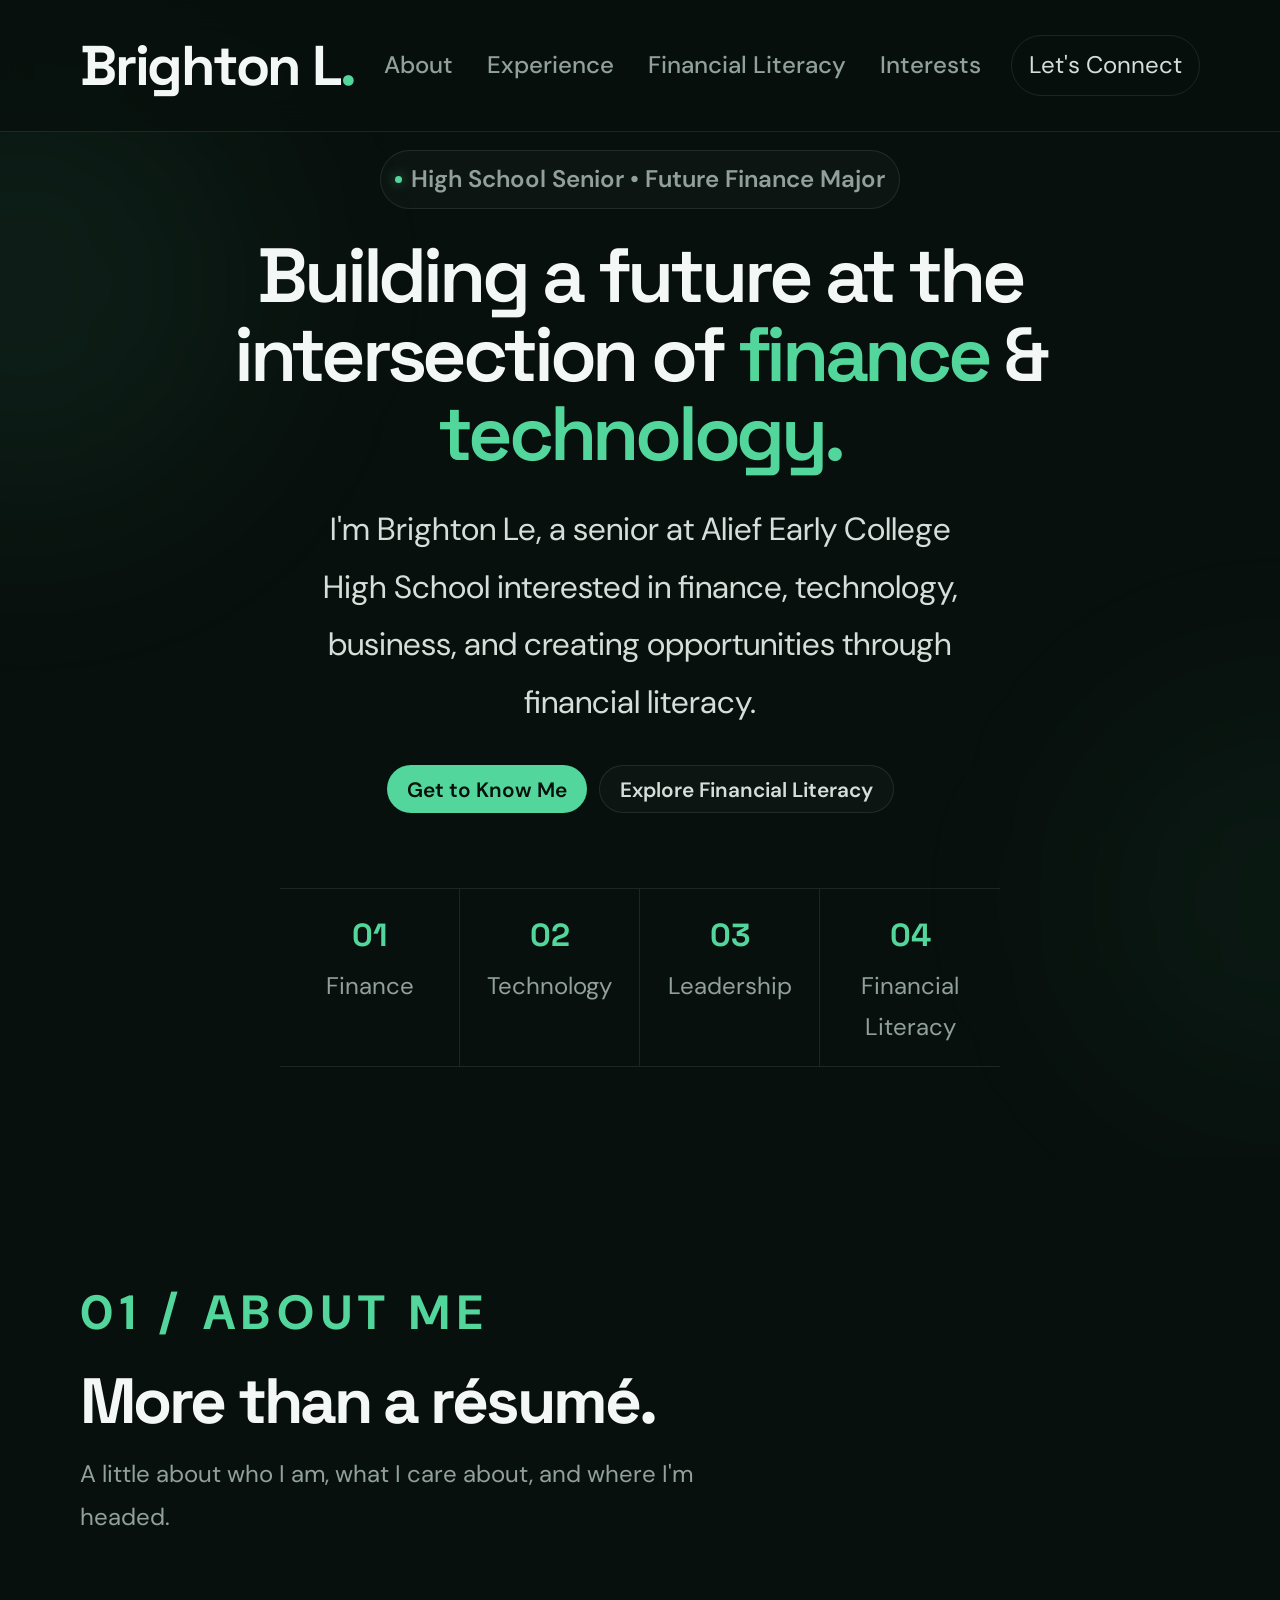
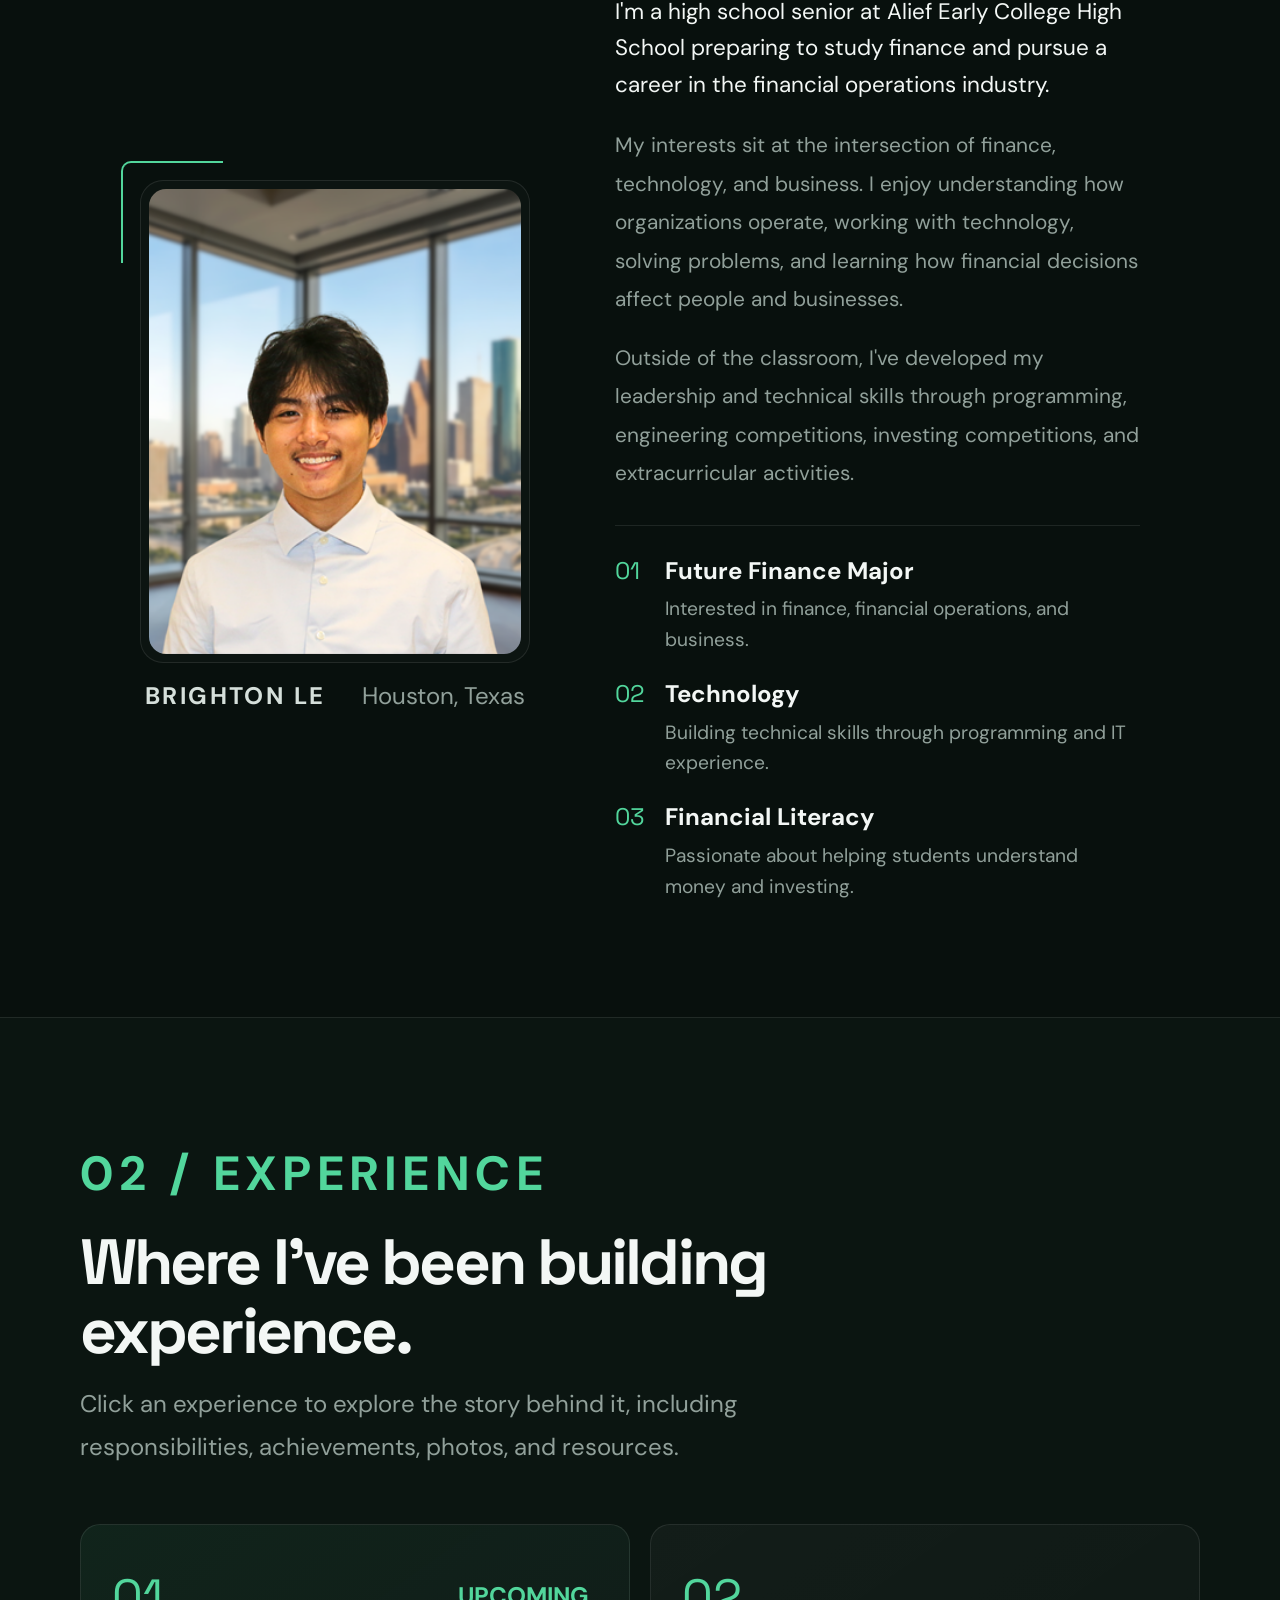
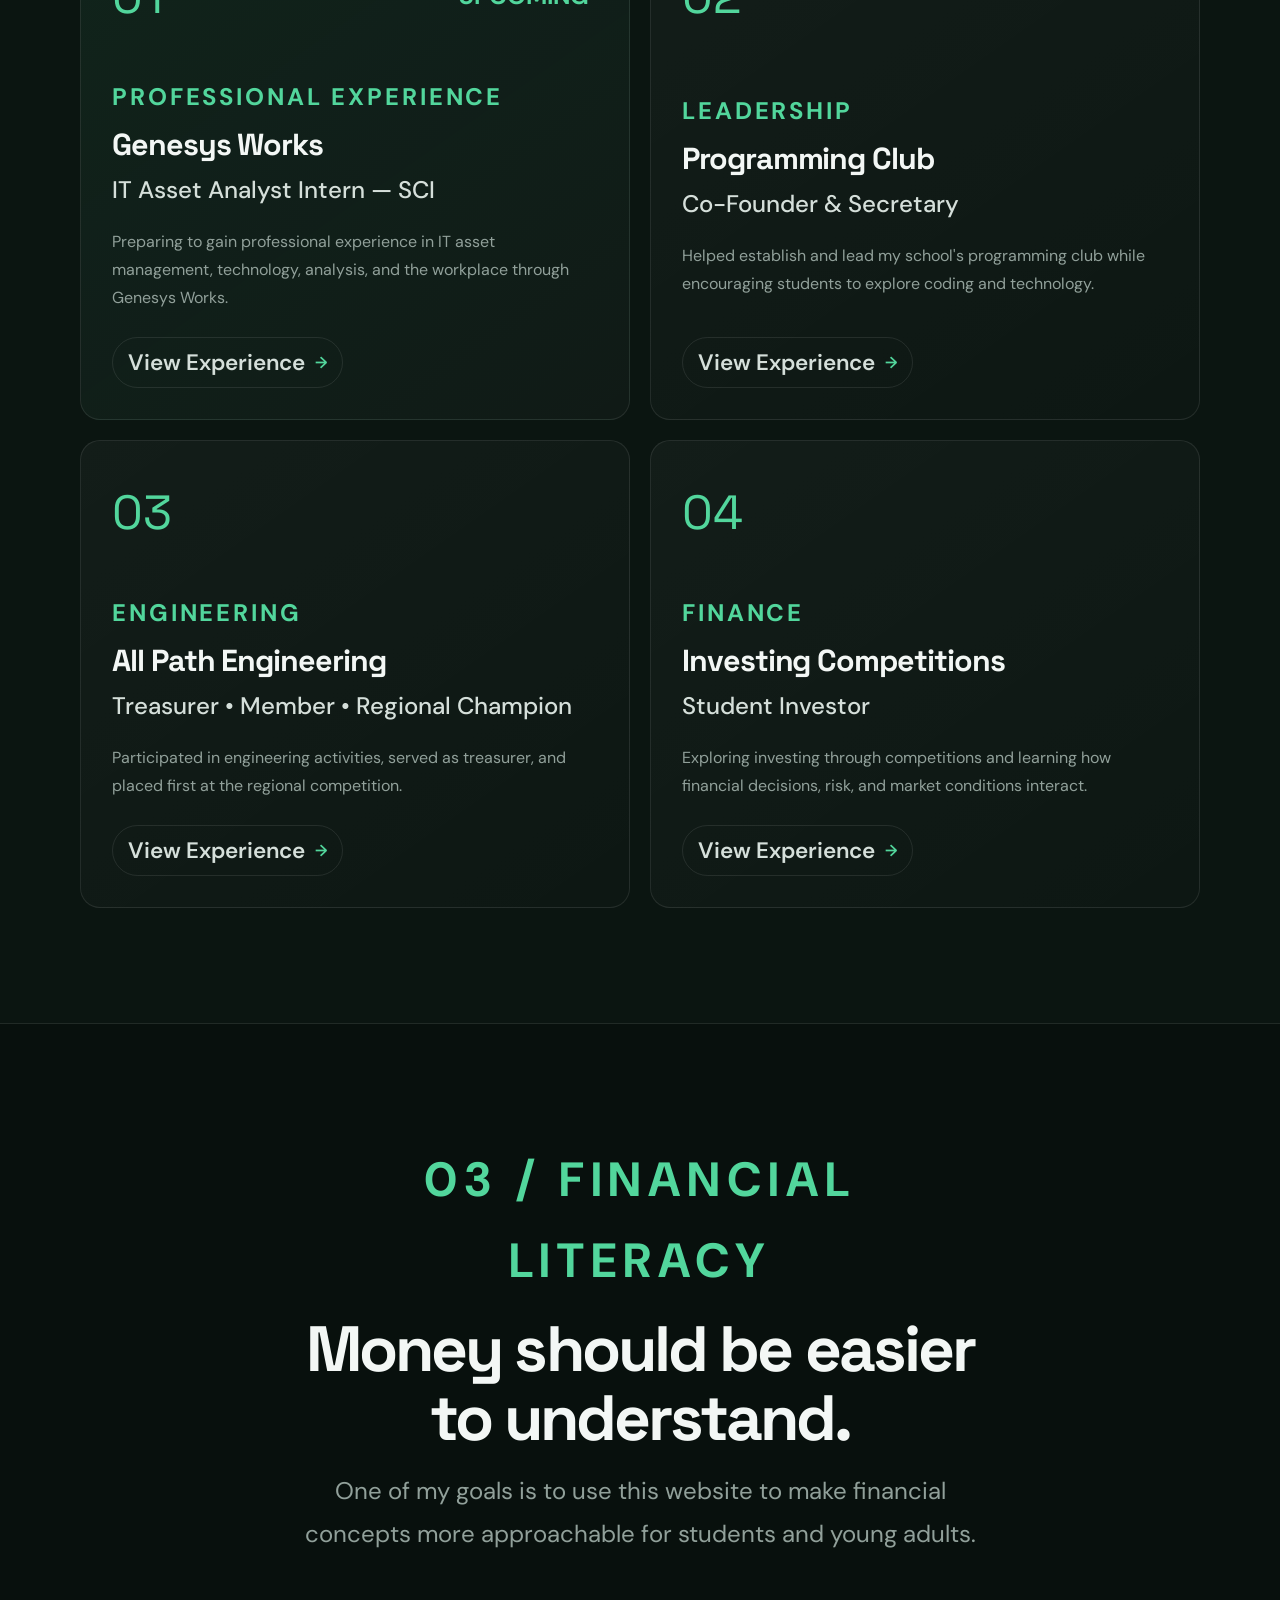
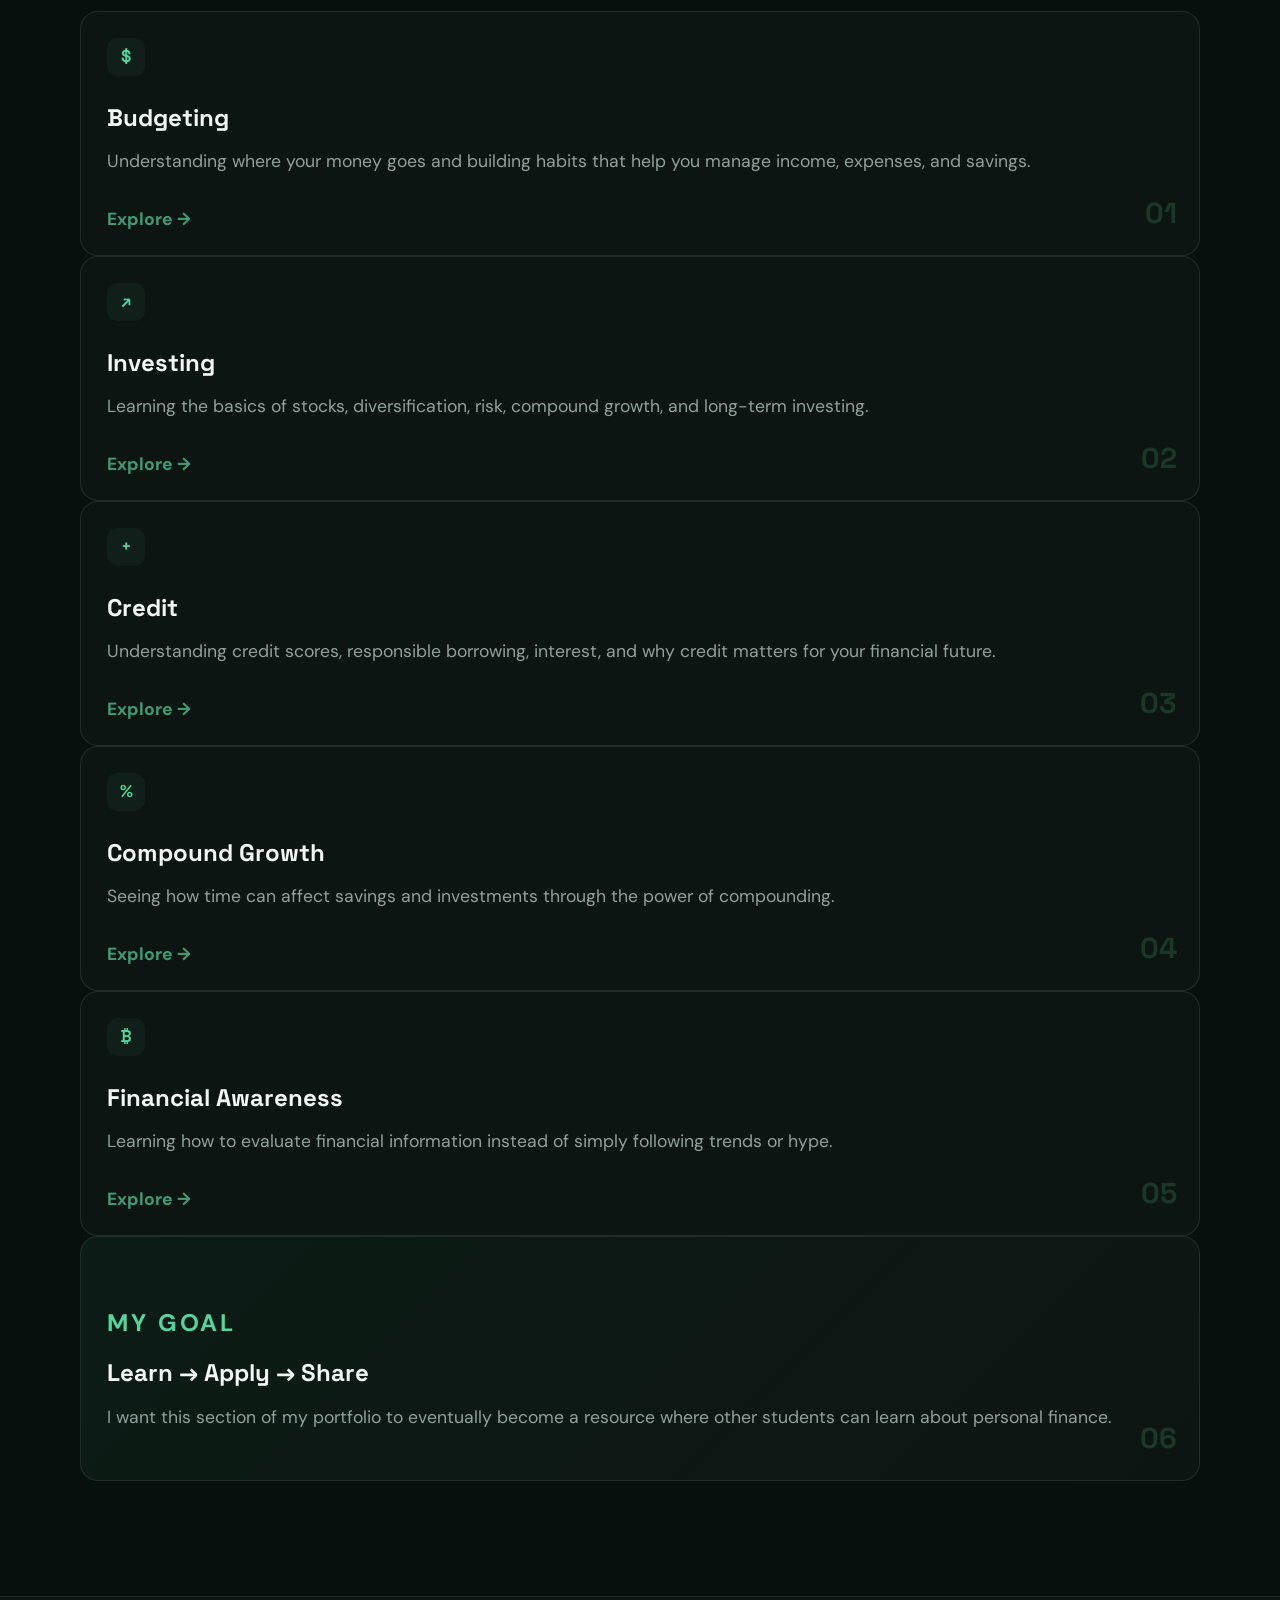
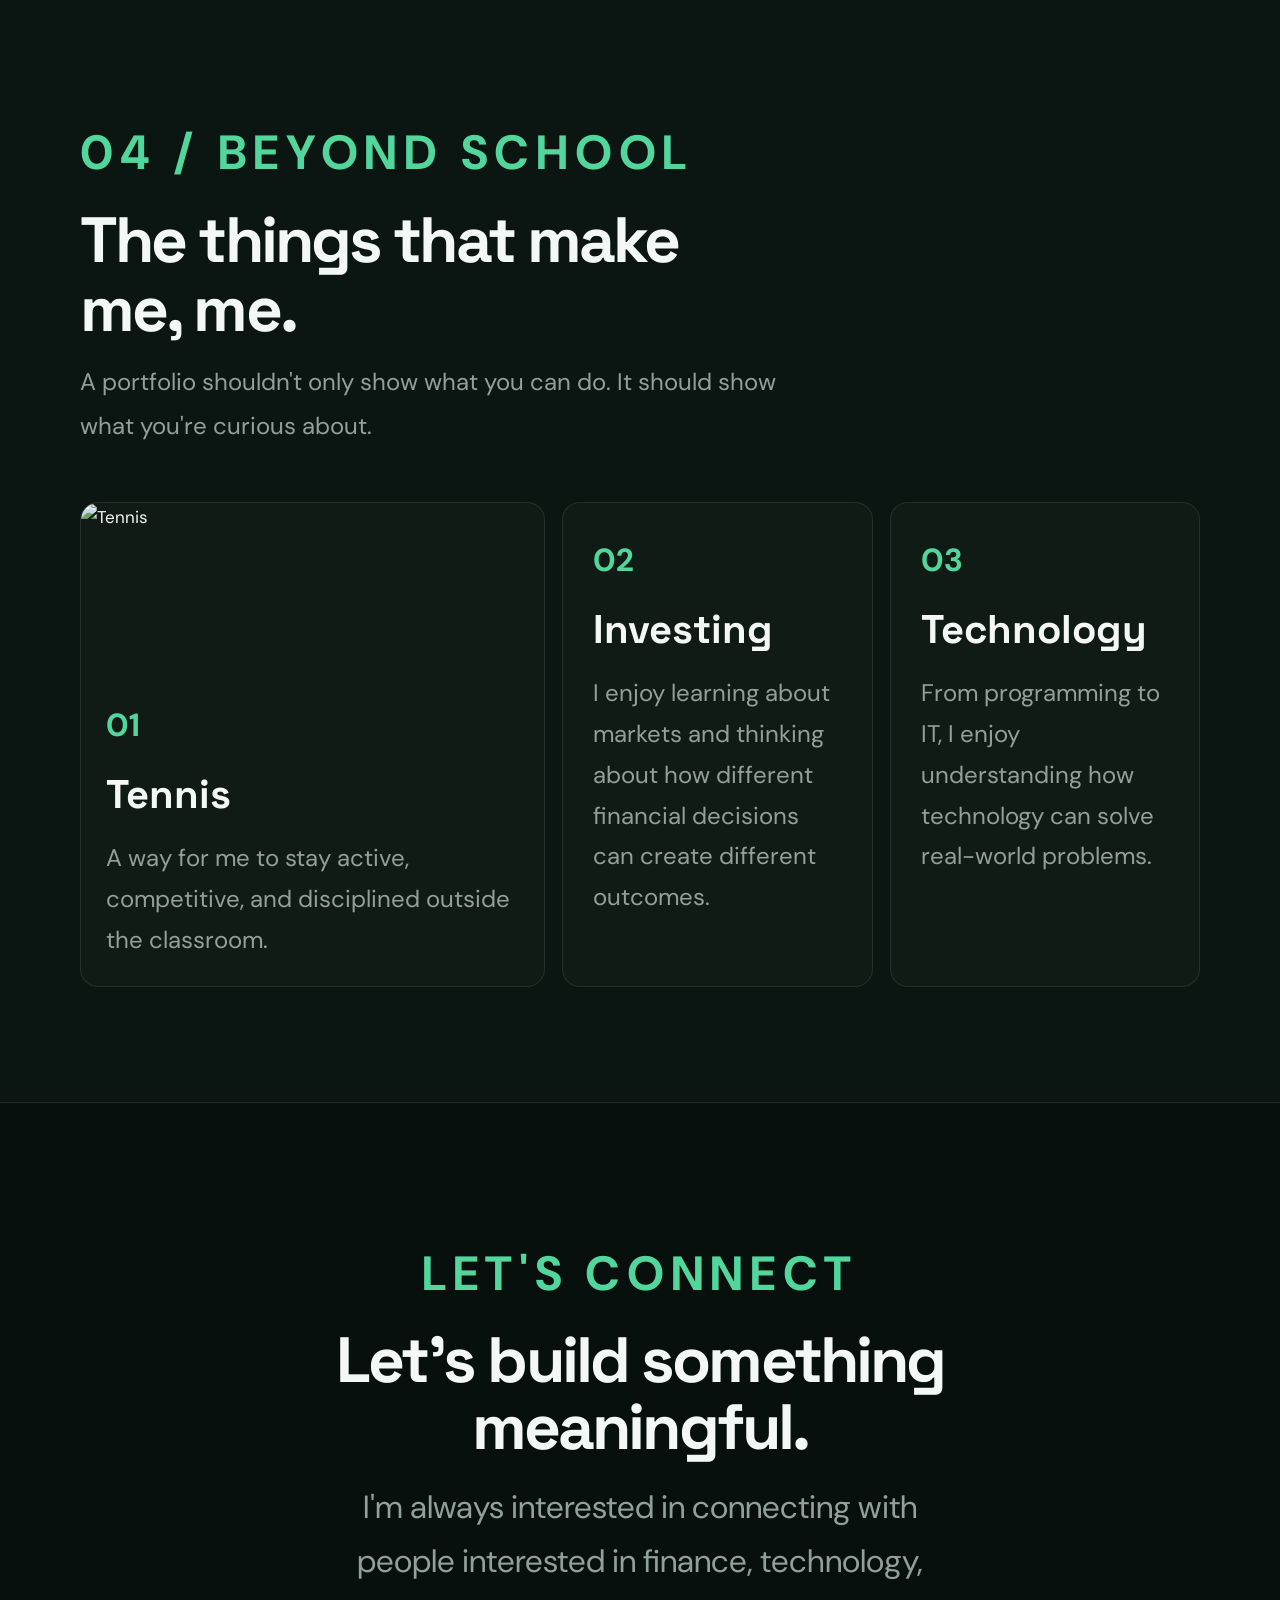
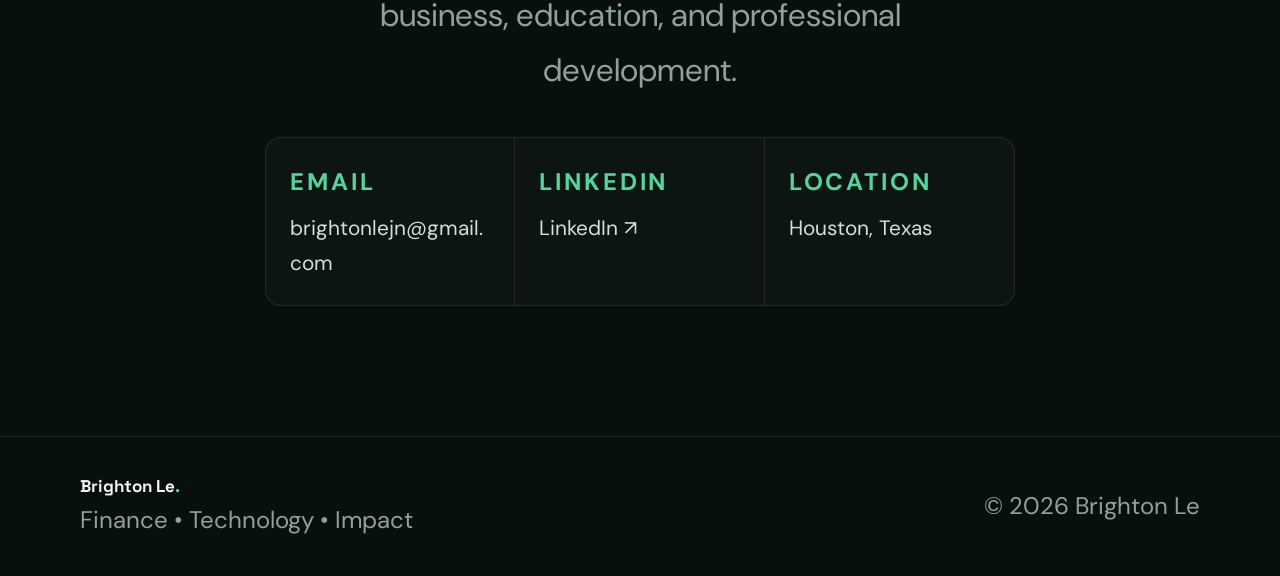
==== commit f59774d5: "Update index.html" ====
--- a/index.html
+++ b/index.html
@@ -214,7 +214,7 @@
             <div class="profile-area">
                 <div class="profile-frame">
                     <img
-                        src="images/professional-photo.png"
+                        src="professional-photo.png"
                         alt="Professional photo of Brighton Le"
                     >
                 </div>
--- a/style.css
+++ b/style.css
@@ -43,35 +43,26 @@
 
 
 body {
-
     background: var(--bg);
-
     color: var(--white);
-
     font-family:
         "DM Sans",
         Arial,
         sans-serif;
-
     font-size: 17px;
-
     line-height: 1.7;
-
     overflow-x: hidden;
-
 }
 
 
 img {
     display: block;
-
     max-width: 100%;
 }
 
 
 a {
     color: inherit;
-
     text-decoration: none;
 }
 
@@ -86,62 +77,41 @@
 ===================================================== */
 
 .navbar {
-
     position: fixed;
-
     top: 0;
-
     left: 0;
-
     width: 100%;
-
     z-index: 100;
-
     padding: 18px 0;
-
     background:
         rgba(8,16,13,.82);
-
     border-bottom:
         1px solid var(--border);
-
     backdrop-filter:
         blur(18px);
-
 }
 
 
 .nav-inner {
-
     width:
         min(
             var(--max),
             calc(100% - 50px)
         );
-
     margin: auto;
-
     display: flex;
-
     align-items: center;
-
     justify-content: space-between;
-
 }
 
 
 .logo {
-
     font-family:
         "Space Grotesk",
         sans-serif;
-
-    font-size: 4rem;
-
+    font-size: 3.5rem;
     font-weight: 700;
-
     letter-spacing: -.04em;
-
 }
 
 
@@ -151,24 +121,16 @@
 
 
 .nav-links {
-
     display: flex;
-
     gap: 34px;
-
 }
 
 
 .nav-links a {
-
     color: var(--muted);
-
     font-size: 1.5rem;
-
     font-weight: 500;
-
     transition: .2s ease;
-
 }
 
 
@@ -178,32 +140,22 @@
 
 
 .nav-contact {
-
     padding:
         9px 17px;
-
     border:
         1px solid var(--border);
-
     border-radius:
         100px;
-
     color: var(--text);
-
     font-size: 1.5rem;
-
     transition: .2s ease;
-
 }
 
 
 .nav-contact:hover {
-
     border-color:
         var(--green-border);
-
     color: var(--green);
-
 }
 
 
@@ -212,121 +164,78 @@
 ===================================================== */
 
 .hero {
-
     position: relative;
-
     min-height: 100vh;
-
     display: flex;
-
     align-items: center;
-
     justify-content: center;
-
     padding:
         150px 0
         90px;
-
     overflow: hidden;
-
 }
 
 
 .hero-inner {
-
     position: relative;
-
     z-index: 2;
-
     width:
         min(
             900px,
             calc(100% - 50px)
         );
-
     margin: auto;
-
     text-align: center;
-
 }
 
 
 .hero-background-circle {
-
     position: absolute;
-
     border-radius: 50%;
-
     filter: blur(100px);
-
     pointer-events: none;
-
 }
 
 
 .circle-one {
-
     width: 450px;
-
     height: 450px;
-
     top: 5%;
-
     left: -200px;
-
     background:
         rgba(82,214,156,.07);
-
 }
 
 
 .circle-two {
-
     width: 400px;
-
     height: 400px;
-
     right: -200px;
-
     bottom: 5%;
-
     background:
         rgba(82,214,156,.045);
-
 }
 
 
 .hero-tag {
-
     display: inline-flex;
-
     align-items: center;
-
     gap: 9px;
-
     padding:
         8px 14px;
-
     margin-bottom: 27px;
-
     border:
         1px solid var(--border);
-
     border-radius:
         100px;
-
     background:
         rgba(255,255,255,.025);
-
     color:
         var(--muted);
-
     font-size:
         1.5rem;
-
     font-weight:
         600;
-
 }
 
 
@@ -349,31 +258,23 @@
 
 
 .hero h1 {
-
     max-width: 900px;
-
     margin: auto;
-
     font-family:
         "Space Grotesk",
         sans-serif;
-
     font-size:
         clamp(
             3.2rem,
             6vw,
             5.5rem
         );
-
     font-weight:
         600;
-
     line-height:
         1.03;
-
     letter-spacing:
         -.055em;
-
 }
 
 
@@ -383,71 +284,50 @@
 
 
 .hero-description {
-
     max-width:
         680px;
-
     margin:
         28px auto 0;
-
     color:
         var(--text);
-
     font-size:
         2rem;
-
     line-height:
         1.8;
-
 }
 
 
 .hero-actions {
-
     display:
         flex;
-
     justify-content:
         center;
-
     gap:
         12px;
-
     margin-top:
         34px;
-
 }
 
 
 .button {
-
     display:
         inline-flex;
-
     align-items:
         center;
-
     justify-content:
         center;
-
     min-height:
         48px;
-
     padding:
         0 20px;
-
     border-radius:
         100px;
-
     font-size:
         1.3rem;
-
     font-weight:
         600;
-
     transition:
         .25s ease;
-
 }
 
 
@@ -458,13 +338,10 @@
 
 
 .button-primary {
-
     background:
         var(--green);
-
     color:
         #07100c;
-
 }
 
 
@@ -475,64 +352,46 @@
 
 
 .button-outline {
-
     border:
         1px solid var(--border);
-
     color:
         var(--text);
-
     background:
         rgba(255,255,255,.025);
-
 }
 
 
 .button-outline:hover {
-
     border-color:
         var(--border-green);
-
     background:
         rgba(82,214,156,.06);
-
 }
 
 
 .hero-stats {
-
     display:
         grid;
-
     grid-template-columns:
         repeat(4,1fr);
-
     max-width:
         720px;
-
     margin:
         75px auto 0;
-
     border-top:
         1px solid var(--border);
-
     border-bottom:
         1px solid var(--border);
-
 }
 
 
 .hero-stat {
-
     padding:
         19px 10px;
-
     text-align:
         center;
-
     border-right:
         1px solid var(--border);
-
 }
 
 
@@ -542,34 +401,25 @@
 
 
 .hero-stat strong {
-
     display:
         block;
-
     margin-bottom:
         3px;
-
     color:
         var(--green);
-
     font-family:
         "Space Grotesk",
         sans-serif;
-
     font-size:
         2rem;
-
 }
 
 
 .hero-stat span {
-
     color:
         var(--muted);
-
     font-size:
         1.5rem;
-
 }
 
 
@@ -578,125 +428,92 @@
 ===================================================== */
 
 .section {
-
     padding:
         115px 0;
-
 }
 
 
 .section-dark {
-
     background:
         var(--bg-2);
-
     border-top:
         1px solid var(--border);
-
     border-bottom:
         1px solid var(--border);
-
 }
 
 
 .section-container {
-
     width:
         min(
             var(--max),
             calc(100% - 50px)
         );
-
     margin:
         auto;
-
 }
 
 
 .section-heading {
-
     max-width:
         700px;
-
     margin-bottom:
         55px;
-
 }
 
 
 .section-heading.centered {
-
     margin-left:
         auto;
-
     margin-right:
         auto;
-
     text-align:
         center;
-
 }
 
 
 .eyebrow {
-
     display:
         block;
-
     margin-bottom:
         13px;
-
     color:
         var(--green);
-
     font-size:
         3rem;
-
     font-weight:
         700;
-
     letter-spacing:
         .14em;
-
 }
 
 
 .section-heading h2 {
-
     margin-bottom:
         16px;
-
     font-family:
         "Space Grotesk",
         sans-serif;
-
     font-size:
         clamp(
             4rem,
             4vw,
             3rem
         );
-
     line-height:
         1.08;
-
     letter-spacing:
         -.045em;
-
 }
 
 
 .section-heading p {
-
     color:
         var(--muted);
-
     font-size:
         1.5rem;
-
     line-height:
         1.8;
-
 }
 
 
@@ -705,25 +522,18 @@
 ===================================================== */
 
 .about-layout {
-
     display:
         grid;
-
     grid-template-columns:
         390px 1fr;
-
     align-items:
         center;
-
     gap:
         85px;
-
     max-width:
         1000px;
-
     margin:
         auto;
-
 }
 
 
@@ -733,237 +543,168 @@
 
 
 .profile-frame {
-
     position:
         relative;
-
     padding:
         8px;
-
     border:
         1px solid var(--border);
-
     border-radius:
         23px;
-
     background:
         rgba(255,255,255,.02);
-
 }
 
 
 .profile-frame::before {
-
     content: "";
-
     position:
         absolute;
-
     width:
         100px;
-
     height:
         100px;
-
     top:
         -20px;
-
     left:
         -20px;
-
     border-top:
         2px solid var(--green);
-
     border-left:
         2px solid var(--green);
-
     border-radius:
         10px 0 0 0;
-
 }
 
 
 .profile-frame img {
-
     width:
         100%;
-
     aspect-ratio:
         4 / 5;
-
     object-fit:
         cover;
-
     border-radius:
         17px;
-
 }
 
 
 .profile-caption {
-
     display:
         flex;
-
     justify-content:
         space-between;
-
     margin-top:
         13px;
-
     padding:
         0 5px;
-
 }
 
 
 .profile-caption span {
-
     color:
         var(--text);
-
     font-size:
         1.5rem;
-
     font-weight:
         700;
-
     letter-spacing:
         .1em;
-
 }
 
 
 .profile-caption small {
-
     color:
         var(--muted);
-
     font-size:
         1.5rem;
-
 }
 
 
 .about-content {
-
     max-width:
         590px;
-
 }
 
 
 .about-lead {
-
     margin-bottom:
         22px;
-
     color:
         var(--white);
-
     font-size:
         1.4rem;
-
     line-height:
         1.65;
-
 }
 
 
 .about-content > p:not(.about-lead) {
-
     margin-bottom:
         20px;
-
     color:
         var(--muted);
-
     font-size:
         1.3rem;
-
     line-height:
         1.85;
-
 }
 
 
 .about-highlights {
-
     display:
         flex;
-
     flex-direction:
         column;
-
     gap:
         18px;
-
     margin-top:
         32px;
-
     padding-top:
         25px;
-
     border-top:
         1px solid var(--border);
-
 }
 
 
 .about-highlights > div {
-
     display:
         grid;
-
     grid-template-columns:
         35px 1fr;
-
     gap:
         15px;
-
 }
 
 
 .highlight-number {
-
     color:
         var(--green);
-
     font-family:
         "Space Grotesk",
         sans-serif;
-
-    font-size:
-        1.2rem;
-
+    font-size:
+        1.5rem;
 }
 
 
 .about-highlights strong {
-
     display:
         block;
-
     margin-bottom:
         3px;
-
+    font-size:
+        1.5rem;
+}
+
+
+.about-highlights p {
+    color:
+        var(--muted);
     font-size:
         1.2rem;
-
-}
-
-
-.about-highlights p {
-
-    color:
-        var(--muted);
-
-    font-size:
-        .88rem;
-
     line-height:
         1.6;
-
 }
 
 
@@ -972,280 +713,200 @@
 ===================================================== */
 
 .experience-grid {
-
     display:
         grid;
-
     grid-template-columns:
         repeat(2,1fr);
-
     gap:
         20px;
-
 }
 
 
 .experience-card {
-
     min-height:
         390px;
-
     display:
         flex;
-
     flex-direction:
         column;
-
     justify-content:
         space-between;
-
     padding:
         31px;
-
     background:
         linear-gradient(
             145deg,
             rgba(255,255,255,.035),
             rgba(255,255,255,.012)
         );
-
     border:
         1px solid var(--border);
-
     border-radius:
         20px;
-
     transition:
         .25s ease;
-
 }
 
 
 .experience-card:hover {
-
     transform:
         translateY(-5px);
-
     border-color:
         var(--border-green);
-
     background:
         var(--card);
-
 }
 
 
 .experience-card.featured {
-
     background:
         linear-gradient(
             145deg,
             rgba(82,214,156,.08),
             rgba(255,255,255,.025)
         );
-
 }
 
 
 .experience-top {
-
     display:
         flex;
-
     justify-content:
         space-between;
-
     align-items:
         center;
-
 }
 
 
 .experience-index {
-
     color:
         var(--green);
-
     font-family:
         "Space Grotesk",
         sans-serif;
-
-    font-size:
-        5rem;
-
+    font-size:
+        3rem;
 }
 
 
 .experience-status {
-
     padding:
         5px 9px;
-
     border:
         1px solid var(--green-border);
-
     border-radius:
         100px;
-
     color:
         var(--green);
-
     font-size:
         1.5rem;
-
     font-weight:
         700;
-
 }
 
 
 .card-category {
-
     display:
         block;
-
     margin-top:
         40px;
-
     margin-bottom:
         10px;
-
     color:
         var(--green);
-
     font-size:
         1.5rem;
-
     font-weight:
         700;
-
     letter-spacing:
         .12em;
-
 }
 
 
 .experience-card h3 {
-
     font-family:
         "Space Grotesk",
         sans-serif;
-
     font-size:
         1.9rem;
-
     line-height:
         1.15;
-
     letter-spacing:
         -.035em;
-
 }
 
 
 .experience-card h4 {
-
     margin-top:
         7px;
-
     color:
         var(--text);
-
     font-size:
         1.5rem;
-
     font-weight:
         500;
-
 }
 
 
 .experience-card p {
-
     max-width:
         480px;
-
     margin-top:
         17px;
-
     color:
         var(--muted);
-
-    font-size:
-        1.4rem;
-
+    font-size:
+        1rem;
     line-height:
         1.75;
-
 }
 
 
 .card-button {
-
     align-self:
         flex-start;
-
     display:
         inline-flex;
-
     align-items:
         center;
-
     gap:
         10px;
-
     margin-top:
         25px;
-
     padding:
         10px 15px;
-
     border:
         1px solid var(--border);
-
     border-radius:
         100px;
-
     background:
         transparent;
-
     color:
         var(--text);
-
     font-size:
         1.4rem;
-
     font-weight:
         600;
-
     cursor:
         pointer;
-
     transition:
         .2s ease;
-
 }
 
 
 .card-button span {
-
     color:
         var(--green);
-
     font-size:
         1rem;
-
 }
 
 
 .card-button:hover {
-
     border-color:
         var(--green-border);
-
     background:
         rgba(82,214,156,.06);
-
 }
 
 
@@ -1254,175 +915,186 @@
 ===================================================== */
 
 .finance-grid {
-
     display:
         grid;
-
     grid-template-columns:
         repeat(3,1fr);
-
     gap:
         17px;
-
 }
 
 
 .finance-card {
-
     position:
         relative;
-
     min-height:
         245px;
-
     display:
         flex;
-
     flex-direction:
         column;
-
     padding:
         26px;
-
     background:
         rgba(255,255,255,.025);
-
     border:
         1px solid var(--border);
-
     border-radius:
         18px;
-
     overflow:
         hidden;
-
     transition:
         .25s ease;
-
+}
+
+/* =====================================================
+   CLICKABLE FINANCIAL LITERACY CARDS
+===================================================== */
+
+.finance-link {
+    position:
+        relative;
+    display:
+        flex;
+    color:
+        inherit;
+    text-decoration:
+        none;
+    cursor:
+        pointer;
+}
+
+
+.finance-arrow {
+    position:
+        absolute;
+    left:
+        26px;
+    bottom:
+        20px;
+    color:
+        var(--green);
+    font-size:
+        1.1rem;
+    font-weight:
+        700;
+    opacity:
+        .7;
+    transform:
+        translateX(0);
+    transition:
+        .25s ease;
+}
+
+
+.finance-link:hover .finance-arrow {
+    opacity:
+        1;
+    transform:
+        translateX(5px);
+}
+
+
+.finance-link:hover h3 {
+    color:
+        var(--green);
+}
+
+
+.finance-link:hover .finance-icon {
+    background:
+        rgba(82,214,156,.10);
+    border-color:
+        var(--green);
 }
 
 
 .finance-card:hover {
-
     transform:
         translateY(-4px);
-
     border-color:
         var(--border-green);
-
 }
 
 
 .finance-icon {
-
     display:
         flex;
-
     align-items:
         center;
-
     justify-content:
         center;
-
     width:
         38px;
-
     height:
         38px;
-
     margin-bottom:
         22px;
-
     border:
         1px solid var(--green-border);
-
     border-radius:
         10px;
-
     color:
         var(--green);
-
     background:
         rgba(82,214,156,.05);
-
     font-family:
         "Space Grotesk",
         sans-serif;
-
     font-weight:
         600;
-
 }
 
 
 .finance-card h3 {
-
     margin-bottom:
         9px;
-
     font-family:
         "Space Grotesk",
         sans-serif;
-
-    font-size:
-        2.5rem;
-
+    font-size:
+        1.5rem;
 }
 
 
 .finance-card p {
-
     color:
         var(--muted);
-
-    font-size:
-        1.3rem;
-
+    font-size:
+        1.1rem;
     line-height:
         1.7;
-
 }
 
 
 .finance-number {
-
     position:
         absolute;
-
     right:
         22px;
-
     bottom:
         17px;
-
     color:
         rgba(82,214,156,.18);
-
     font-family:
         "Space Grotesk",
         sans-serif;
-
     font-size:
         1.8rem;
-
     font-weight:
         700;
-
 }
 
 
 .finance-feature {
-
     grid-column:
         span 2;
-
     background:
         linear-gradient(
             135deg,
             rgba(82,214,156,.06),
             rgba(255,255,255,.025)
         );
-
 }
 
 
@@ -1431,132 +1103,95 @@
 ===================================================== */
 
 .interest-grid {
-
     display:
         grid;
-
     grid-template-columns:
         1.2fr .8fr .8fr;
-
     gap:
         17px;
-
 }
 
 
 .interest-card {
-
     min-height:
         340px;
-
     display:
         flex;
-
     flex-direction:
         column;
-
     background:
         var(--card);
-
     border:
         1px solid var(--border);
-
     border-radius:
         18px;
-
     overflow:
         hidden;
-
 }
 
 
 .interest-image {
-
     height:
         170px;
-
     overflow:
         hidden;
-
 }
 
 
 .interest-image img {
-
     width:
         100%;
-
     height:
         100%;
-
     object-fit:
         cover;
-
     filter:
         saturate(.75);
-
 }
 
 
 .interest-content {
-
     flex:
         1;
-
     padding:
         25px;
-
 }
 
 
 .interest-content.no-image {
-
     padding:
         30px;
-
 }
 
 
 .interest-content > span {
-
     color:
         var(--green);
-
     font-size:
         2rem;
-
     font-weight:
         700;
-
 }
 
 
 .interest-content h3 {
-
     margin:
         9px 0;
-
     font-family:
         "Space Grotesk",
         sans-serif;
-
     font-size:
         2.5rem;
-
 }
 
 
 .interest-content p {
-
     color:
         var(--muted);
-
     font-size:
         1.5rem;
-
     line-height:
         1.7;
-
 }
 
 
@@ -1565,130 +1200,168 @@
 ===================================================== */
 
 .contact-section {
-
     padding:
         130px 20px;
-
     text-align:
         center;
-
 }
 
 
 .contact-inner {
-
     max-width:
         750px;
-
     margin:
         auto;
-
 }
 
 
 .contact-inner h2 {
-
     margin-bottom:
         18px;
-
     font-family:
         "Space Grotesk",
         sans-serif;
-
     font-size:
         clamp(
             4rem,
             5vw,
             4rem
         );
-
     line-height:
         1.05;
-
     letter-spacing:
         -.045em;
-
 }
 
 
 .contact-inner > p {
-
     max-width:
         600px;
-
     margin:
         auto;
-
     color:
         var(--muted);
-
     font-size:
         2rem;
-
 }
 
 
 .contact-buttons {
-
     display:
         flex;
-
     justify-content:
         center;
-
     gap:
         12px;
-
     margin-top:
         30px;
-
-}
-
+}
+
+/* =====================================================
+   CONTACT INFORMATION
+===================================================== */
+
+.contact-info {
+    display: grid;
+    grid-template-columns:
+        repeat(3, 1fr);
+    max-width:
+        850px;
+    margin:
+        40px auto 0;
+    border:
+        1px solid var(--border);
+    border-radius:
+        16px;
+    overflow:
+        hidden;
+    background:
+        rgba(255,255,255,.025);
+}
+
+
+.contact-item {
+    padding:
+        24px;
+    text-align:
+        left;
+    border-right:
+        1px solid var(--border);
+}
+
+
+.contact-item:last-child {
+    border-right:
+        none;
+}
+
+
+.contact-label {
+    display:
+        block;
+    margin-bottom:
+        7px;
+    color:
+        var(--green);
+    font-size:
+        1.5rem;
+    font-weight:
+        700;
+    letter-spacing:
+        .12em;
+}
+
+
+.contact-value {
+    color:
+        var(--text);
+    font-size:
+        1.3rem;
+    word-break:
+        break-word;
+    transition:
+        .2s ease;
+}
+
+
+a.contact-value:hover {
+    color:
+        var(--green);
+}
 
 /* =====================================================
    FOOTER
 ===================================================== */
 
 footer {
-
     border-top:
         1px solid var(--border);
-
     padding:
         35px 0;
-
 }
 
 
 .footer-inner {
-
     width:
         min(
             var(--max),
             calc(100% - 50px)
         );
-
     margin:
         auto;
-
     display:
         flex;
-
     justify-content:
         space-between;
-
     align-items:
         center;
-
 }
 
 
 .footer-inner strong {
-
     font-family:
         "Space Grotesk",
         sans-serif;
-
 }
 
 
@@ -1699,13 +1372,10 @@
 
 
 .footer-inner p {
-
     color:
         var(--muted);
-
     font-size:
         1.5rem;
-
 }
 
 
@@ -1720,34 +1390,24 @@
 ===================================================== */
 
 .modal {
-
     position:
         fixed;
-
     inset:
         0;
-
     z-index:
         500;
-
     display:
         none;
-
     align-items:
         center;
-
     justify-content:
         center;
-
     padding:
         20px;
-
     background:
         rgba(0,0,0,.76);
-
     backdrop-filter:
         blur(12px);
-
 }
 
 
@@ -1758,185 +1418,133 @@
 
 
 .modal-box {
-
     position:
         relative;
-
     width:
         min(
             900px,
             100%
         );
-
     max-height:
         90vh;
-
     overflow:
         auto;
-
     padding:
         45px;
-
     background:
         #0c1712;
-
     border:
         1px solid var(--border);
-
     border-radius:
         22px;
-
     box-shadow:
         0 30px 100px rgba(0,0,0,.55);
-
 }
 
 
 .close-modal {
-
     position:
         absolute;
-
     top:
         18px;
-
     right:
         18px;
-
     width:
         40px;
-
     height:
         40px;
-
     border:
         1px solid var(--border);
-
     border-radius:
         50%;
-
     background:
         rgba(255,255,255,.03);
-
     color:
         var(--white);
-
     font-size:
         1.4rem;
-
     cursor:
         pointer;
-
 }
 
 
 .modal-eyebrow {
-
     color:
         var(--green);
-
-    font-size:
-        .7rem;
-
+    font-size:
+        2rem;
     font-weight:
         700;
-
     letter-spacing:
         .13em;
-
 }
 
 
 .modal-box h2 {
-
     margin-top:
         8px;
-
     font-family:
         "Space Grotesk",
         sans-serif;
-
     font-size:
         clamp(
             2.3rem,
             5vw,
             3.7rem
         );
-
     line-height:
         1.05;
-
     letter-spacing:
         -.045em;
-
 }
 
 
 .modal-box > h3 {
-
     margin-top:
         8px;
-
     color:
         var(--muted);
-
-    font-size:
-        1rem;
-
+    font-size:
+        2rem;
     font-weight:
         500;
-
 }
 
 
 .modal-line {
-
     height:
         1px;
-
     margin:
         28px 0;
-
     background:
         var(--border);
-
 }
 
 
 .modal-section {
-
     margin-top:
         36px;
-
 }
 
 
 .modal-section h4 {
-
     margin-bottom:
         13px;
-
     font-family:
         "Space Grotesk",
         sans-serif;
-
-    font-size:
-        1.15rem;
-
+    font-size:
+        1.3rem;
 }
 
 
 .modal-section > p {
-
     color:
         var(--muted);
-
-    font-size:
-        .97rem;
-
+    font-size:
+        1.2rem;
     line-height:
         1.8;
-
 }
 
 
@@ -1945,50 +1553,36 @@
 ===================================================== */
 
 .timeline {
-
     position:
         relative;
-
     padding-left:
         30px;
-
 }
 
 
 .timeline::before {
-
     content:
         "";
-
     position:
         absolute;
-
     left:
         4px;
-
     top:
         6px;
-
     bottom:
         6px;
-
     width:
         1px;
-
     background:
         var(--border);
-
 }
 
 
 .timeline-item {
-
     position:
         relative;
-
     margin-bottom:
         28px;
-
 }
 
 
@@ -1999,83 +1593,59 @@
 
 
 .timeline-dot {
-
     position:
         absolute;
-
     left:
         -30px;
-
     top:
         7px;
-
     width:
         11px;
-
     height:
         11px;
-
     border:
         2px solid var(--green);
-
     border-radius:
         50%;
-
     background:
         #0c1712;
-
 }
 
 
 .timeline-date {
-
     display:
         block;
-
     margin-bottom:
         3px;
-
     color:
         var(--green);
-
-    font-size:
-        .68rem;
-
+    font-size:
+        1rem;
     font-weight:
         700;
-
     letter-spacing:
         .1em;
-
 }
 
 
 .timeline-item h5 {
-
     margin-bottom:
         5px;
-
     font-family:
         "Space Grotesk",
         sans-serif;
-
     font-size:
         1rem;
-
 }
 
 
 .timeline-item p {
-
     color:
         var(--muted);
-
-    font-size:
-        .88rem;
-
+    font-size:
+        1.5rem;
     line-height:
         1.7;
-
 }
 
 
@@ -2084,61 +1654,44 @@
 ===================================================== */
 
 .modal-gallery {
-
     display:
         grid;
-
     grid-template-columns:
         repeat(2,1fr);
-
     gap:
         12px;
-
 }
 
 
 .gallery-item {
-
     overflow:
         hidden;
-
 }
 
 
 .gallery-item img {
-
     width:
         100%;
-
     height:
         230px;
-
     object-fit:
         cover;
-
     border:
         1px solid var(--border);
-
     border-radius:
         12px;
-
 }
 
 
 .gallery-item span {
-
     display:
         block;
-
     margin-top:
         6px;
-
     color:
         var(--muted);
-
-    font-size:
-        .7rem;
-
+    font-size:
+        1.5rem;
 }
 
 
@@ -2147,36 +1700,26 @@
 ===================================================== */
 
 .skill-tags {
-
     display:
         flex;
-
     flex-wrap:
         wrap;
-
     gap:
         8px;
-
 }
 
 
 .skill-tags span {
-
     padding:
         7px 11px;
-
     border:
         1px solid var(--border);
-
     border-radius:
         100px;
-
     color:
         var(--text);
-
-    font-size:
-        .75rem;
-
+    font-size:
+        1rem;
 }
 
 
@@ -2185,47 +1728,34 @@
 ===================================================== */
 
 .resource-links {
-
     display:
         flex;
-
     flex-wrap:
         wrap;
-
     gap:
         10px;
-
 }
 
 
 .resource-links a {
-
     padding:
         9px 14px;
-
     border:
         1px solid var(--border);
-
     border-radius:
         100px;
-
     color:
         var(--text);
-
-    font-size:
-        .78rem;
-
+    font-size:
+        1rem;
 }
 
 
 .resource-links a:hover {
-
     border-color:
         var(--green-border);
-
     color:
         var(--green);
-
 }
 
 
@@ -2234,44 +1764,32 @@
 ===================================================== */
 
 .bullet-list {
-
     display:
         flex;
-
     flex-direction:
         column;
-
     gap:
         13px;
-
 }
 
 
 .bullet-list div {
-
     display:
         grid;
-
     grid-template-columns:
         28px 1fr;
-
     color:
         var(--muted);
-
-    font-size:
-        .9rem;
-
+    font-size:
+        1rem;
 }
 
 
 .bullet-list span {
-
     color:
         var(--green);
-
-    font-size:
-        .7rem;
-
+    font-size:
+        1rem;
 }
 
 
@@ -2280,43 +1798,34 @@
 ===================================================== */
 
 @media (max-width: 900px) {
-
     .nav-links {
         display: none;
     }
 
 
     .about-layout {
-
         grid-template-columns:
             1fr;
-
         max-width:
             650px;
-
         gap:
             45px;
-
     }
 
 
     .profile-area {
         max-width:
             330px;
-
         margin:
             auto;
-
     }
 
 
     .about-content {
         max-width:
             650px;
-
         text-align:
             center;
-
     }
 
 
@@ -2329,27 +1838,22 @@
     .experience-grid {
         grid-template-columns:
             1fr;
-
         max-width:
             650px;
-
         margin:
             auto;
-
     }
 
 
     .finance-grid {
         grid-template-columns:
             repeat(2,1fr);
-
     }
 
 
     .interest-grid {
         grid-template-columns:
             1fr 1fr;
-
     }
 
 
@@ -2366,7 +1870,6 @@
 ===================================================== */
 
 @media (max-width: 600px) {
-
     body {
         font-size:
             16px;
@@ -2376,10 +1879,8 @@
     .nav-inner,
     .section-container,
     .footer-inner {
-
         width:
             calc(100% - 34px);
-
     }
 
 
@@ -2392,53 +1893,43 @@
     .hero {
         min-height:
             100vh;
-
         padding:
             130px 0
             70px;
-
     }
 
 
     .hero-inner {
         width:
             calc(100% - 34px);
-
     }
 
 
     .hero h1 {
         font-size:
             3rem;
-
     }
 
 
     .hero-description {
         font-size:
             1rem;
-
     }
 
 
     .hero-actions {
         flex-direction:
             column;
-
         align-items:
             stretch;
-
     }
 
 
     .hero-stats {
-
         grid-template-columns:
             repeat(2,1fr);
-
         margin-top:
             55px;
-
     }
 
 
@@ -2457,128 +1948,125 @@
     .section {
         padding:
             80px 0;
-
     }
 
 
     .section-heading {
         margin-bottom:
             38px;
-
     }
 
 
     .section-heading h2 {
         font-size:
             2.3rem;
-
     }
 
 
     .about-lead {
         font-size:
             1.15rem;
-
     }
 
 
     .about-content {
         text-align:
             left;
-
     }
 
 
     .about-highlights {
         text-align:
             left;
-
     }
 
 
     .finance-grid {
         grid-template-columns:
             1fr;
-
     }
 
 
     .finance-feature {
         grid-column:
             span 1;
-
     }
 
 
     .interest-grid {
         grid-template-columns:
             1fr;
-
     }
 
 
     .interest-card:first-child {
         grid-column:
             span 1;
-
     }
 
 
     .contact-section {
         padding:
             90px 20px;
-
     }
 
 
     .contact-buttons {
         flex-direction:
             column;
-
         align-items:
             stretch;
-
     }
 
 
     .modal {
         padding:
             10px;
-
     }
 
 
     .modal-box {
         padding:
             40px 22px 30px;
-
         max-height:
             94vh;
-
     }
 
 
     .modal-gallery {
         grid-template-columns:
             1fr;
-
     }
 
 
     .gallery-item img {
         height:
             240px;
-
     }
 
 
     .footer-inner {
         flex-direction:
             column;
-
         align-items:
             flex-start;
-
-    }
-
-}+    }
+        .contact-info {
+        grid-template-columns:
+            1fr;
+    }
+
+
+    .contact-item {
+        border-right:
+            none;
+        border-bottom:
+            1px solid var(--border);
+    }
+
+
+    .contact-item:last-child {
+        border-bottom:
+            none;
+    }
+}
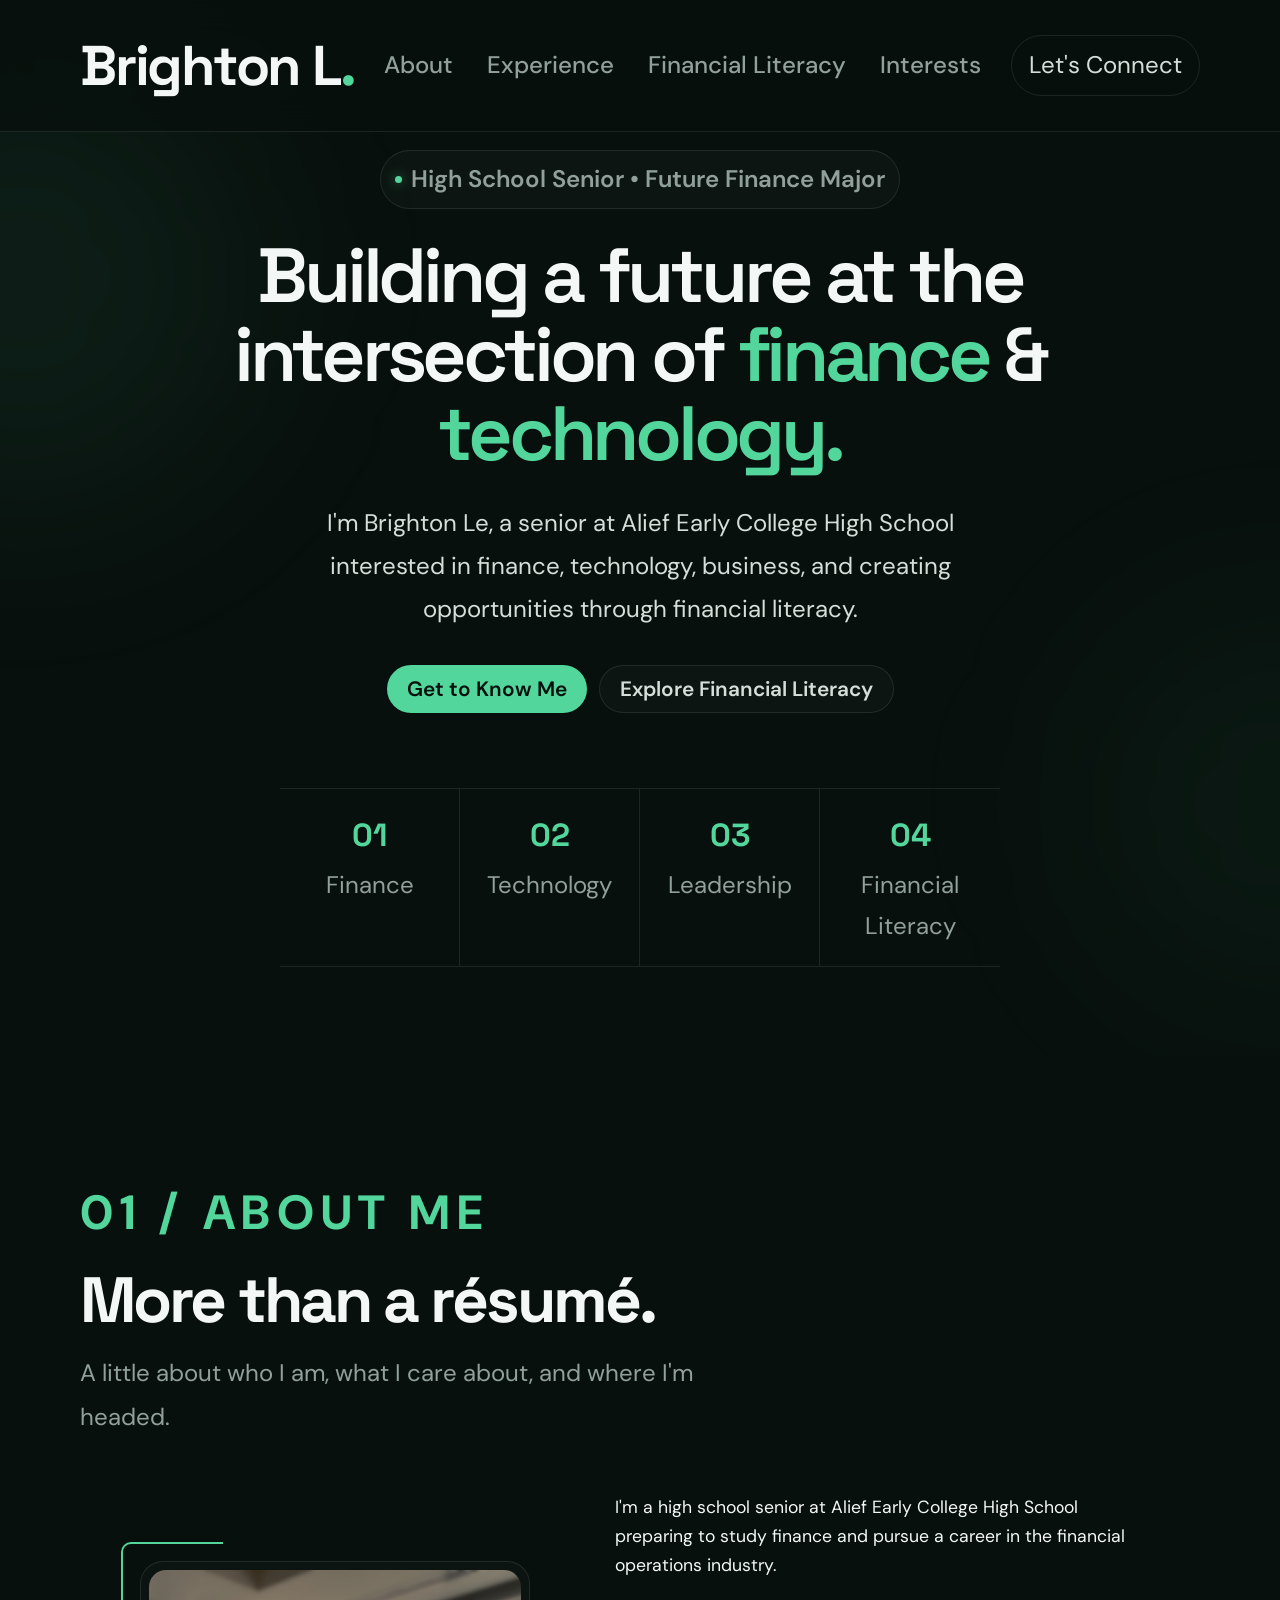
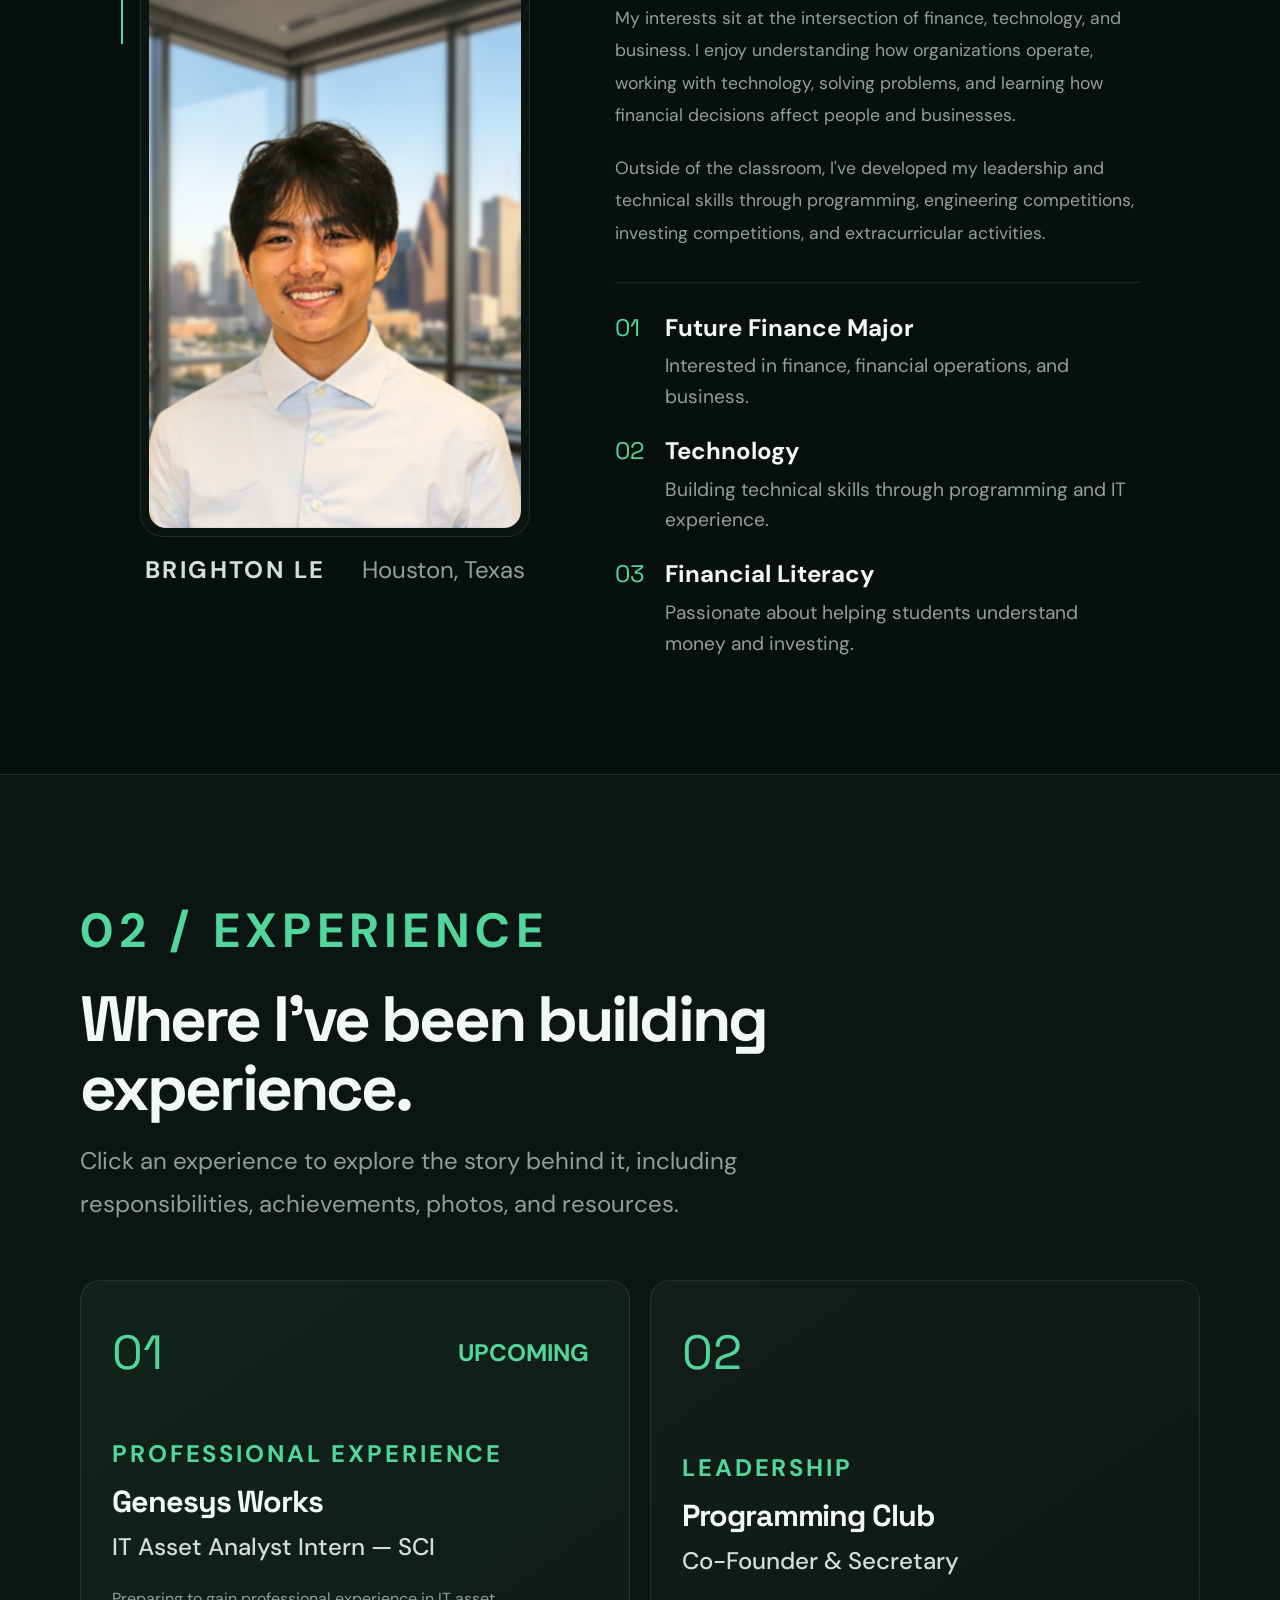
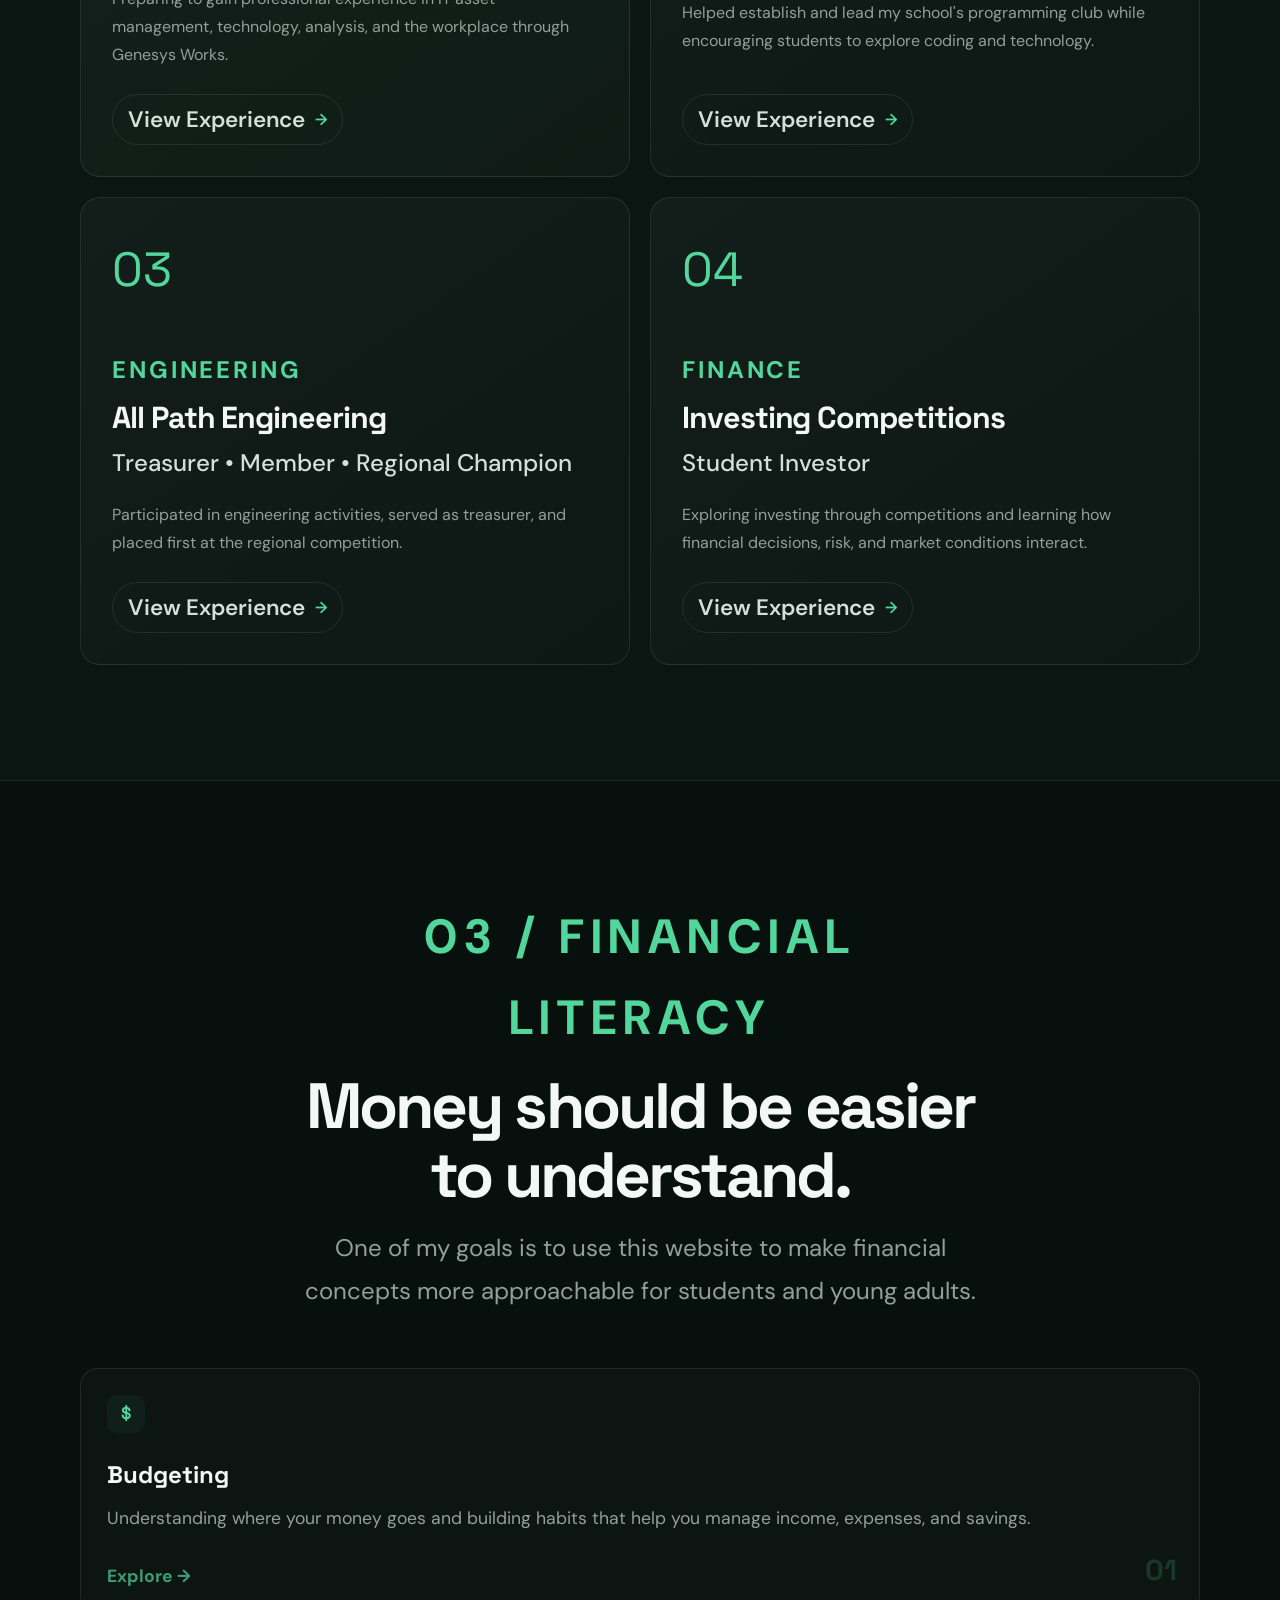
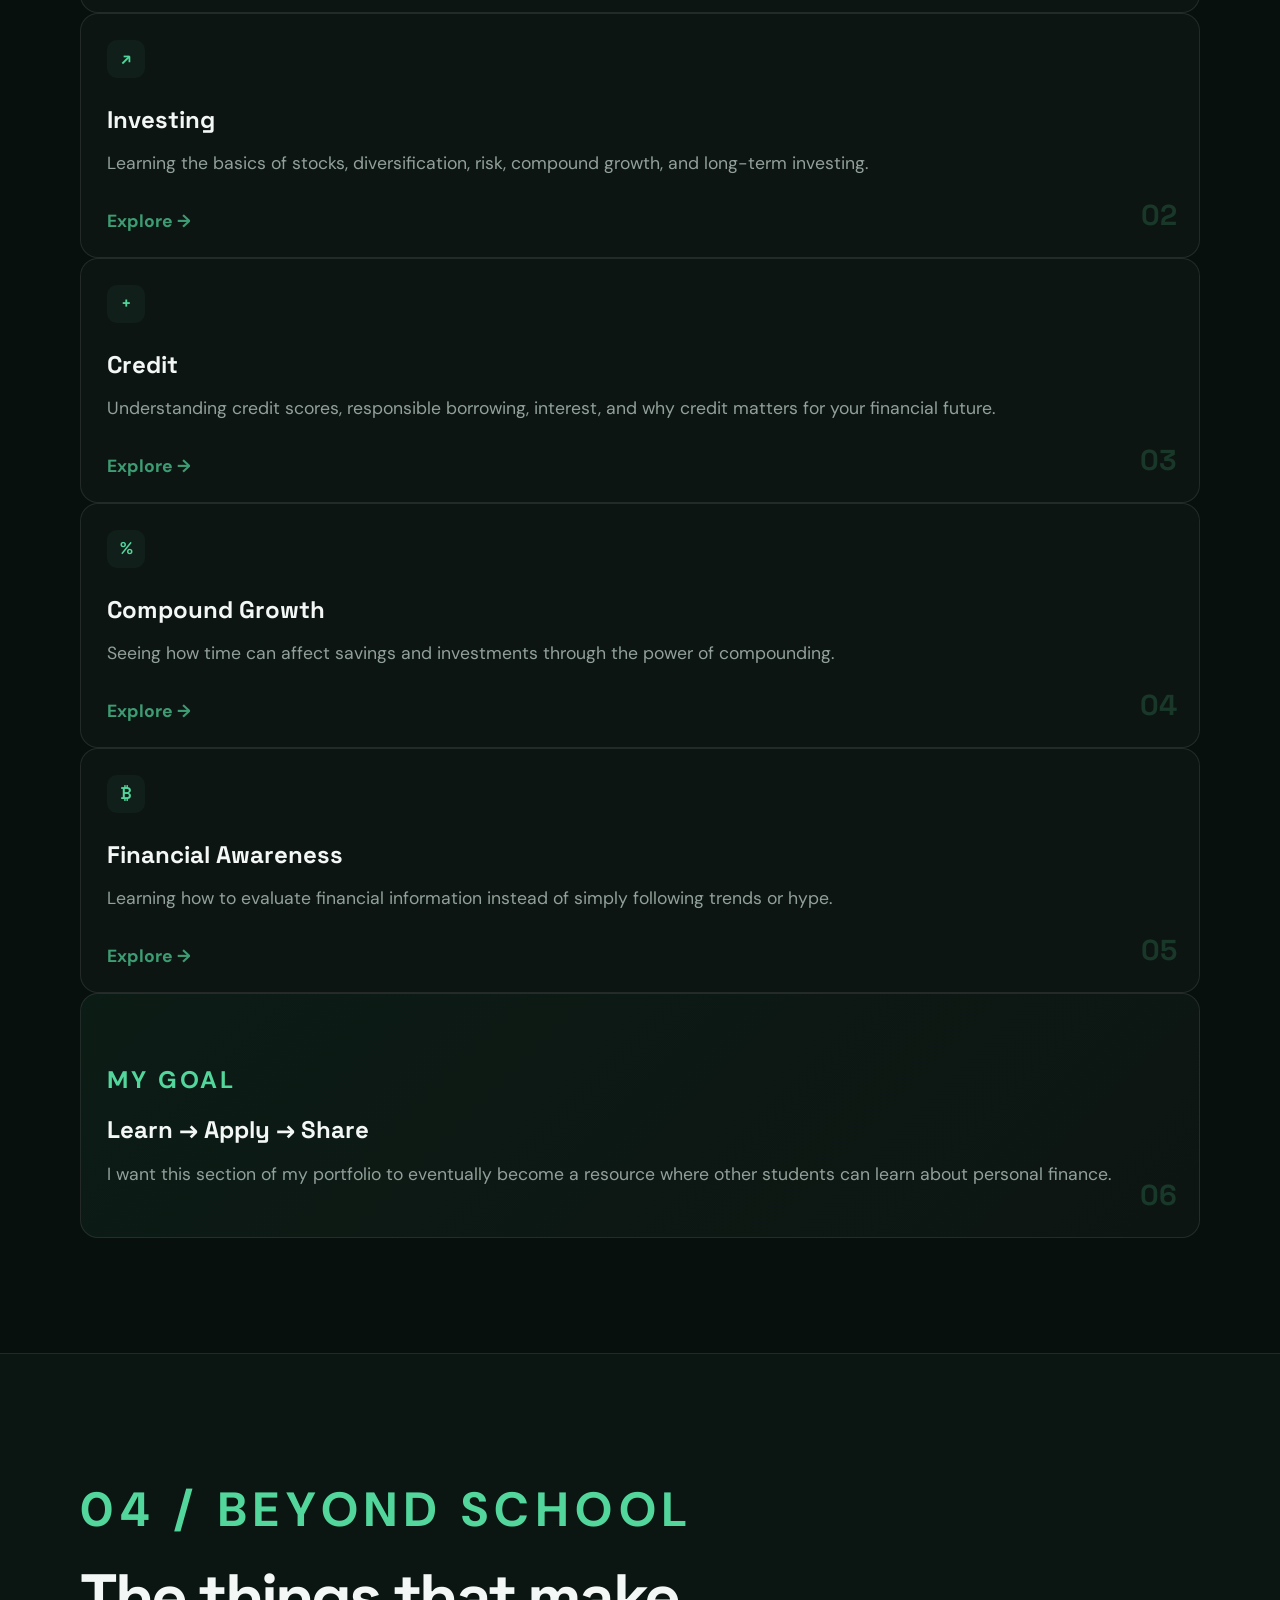
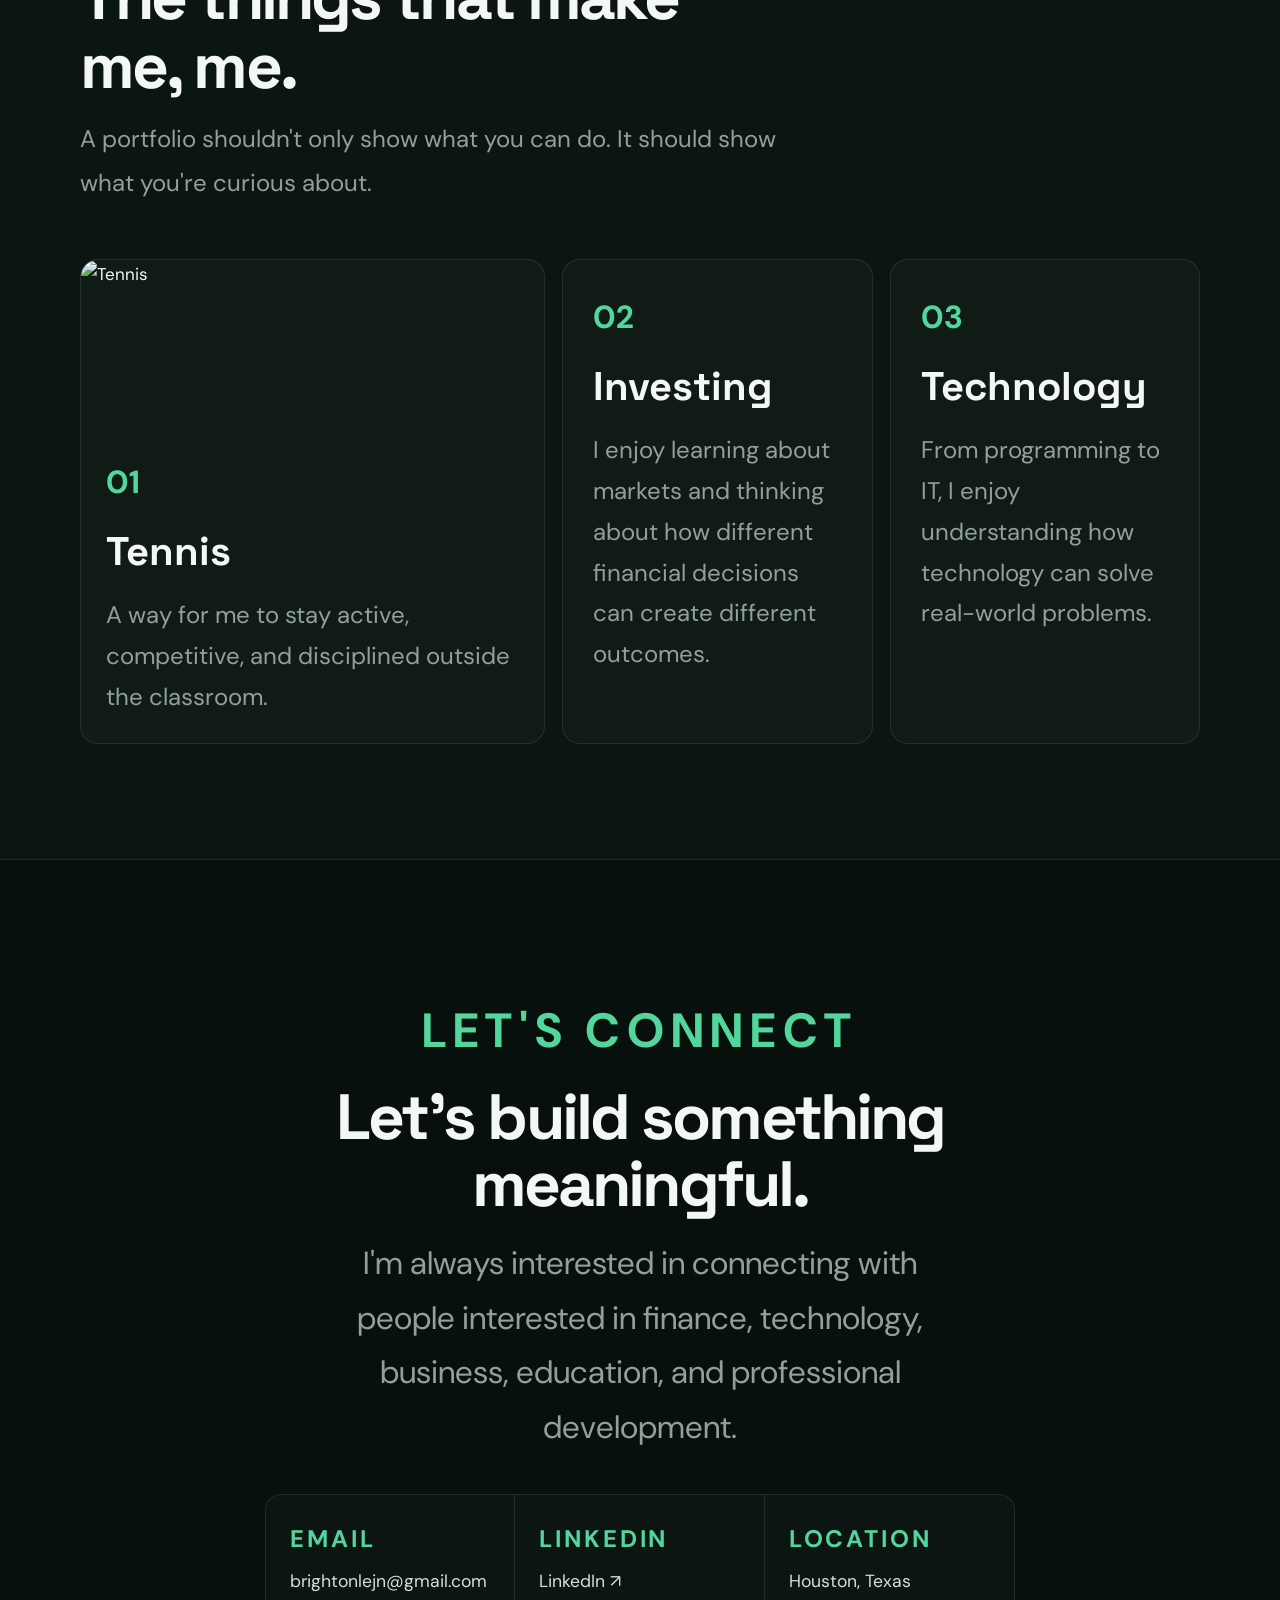
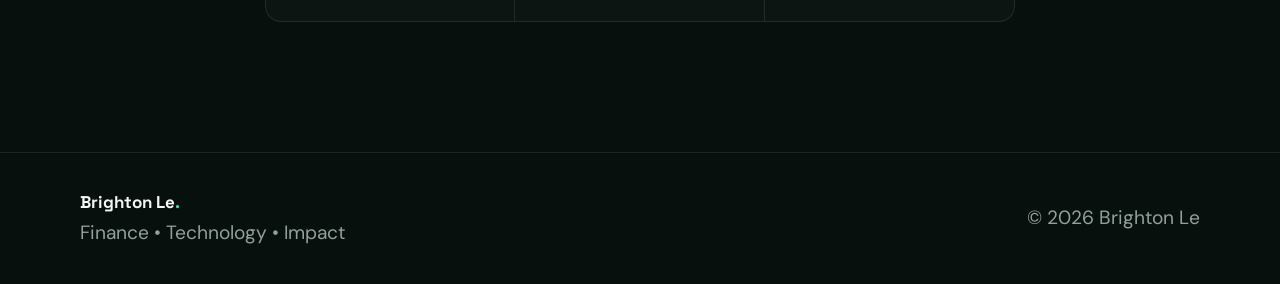
==== commit 4fc758ec: "Update index.html" ====
--- a/index.html
+++ b/index.html
@@ -625,7 +625,7 @@
 
 
 <a
-    href="financial-literacy/budgeting.html"
+    href="budgeting.html"
     class="finance-card finance-link"
 >
 
@@ -656,7 +656,7 @@
 
 
 <a
-    href="financial-literacy/investing.html"
+    href="investing.html"
     class="finance-card finance-link"
 >
 
@@ -686,7 +686,7 @@
 
 
 <a
-    href="financial-literacy/credit.html"
+    href="credit.html"
     class="finance-card finance-link"
 >
 
@@ -717,7 +717,7 @@
 
 
 <a
-    href="financial-literacy/compound-growth.html"
+    href="compound-growth.html"
     class="finance-card finance-link"
 >
 
@@ -747,7 +747,7 @@
 
 
 <a
-    href="financial-literacy/financial-awareness.html"
+    href="financial-awareness.html"
     class="finance-card finance-link"
 >
 
--- a/style.css
+++ b/style.css
@@ -291,7 +291,7 @@
     color:
         var(--text);
     font-size:
-        2rem;
+        1.5rem;
     line-height:
         1.8;
 }
@@ -581,7 +581,7 @@
     width:
         100%;
     aspect-ratio:
-        4 / 5;
+        4 / 6;
     object-fit:
         cover;
     border-radius:
@@ -633,7 +633,7 @@
     color:
         var(--white);
     font-size:
-        1.4rem;
+        1.1rem;
     line-height:
         1.65;
 }
@@ -645,7 +645,7 @@
     color:
         var(--muted);
     font-size:
-        1.3rem;
+        1.1rem;
     line-height:
         1.85;
 }
@@ -1316,7 +1316,7 @@
     color:
         var(--text);
     font-size:
-        1.3rem;
+        1.1rem;
     word-break:
         break-word;
     transition:
@@ -1375,13 +1375,13 @@
     color:
         var(--muted);
     font-size:
-        1.5rem;
+        1.2rem;
 }
 
 
 .copyright {
     font-size:
-        1.5rem !important;
+        1.2rem !important;
 }
 
 
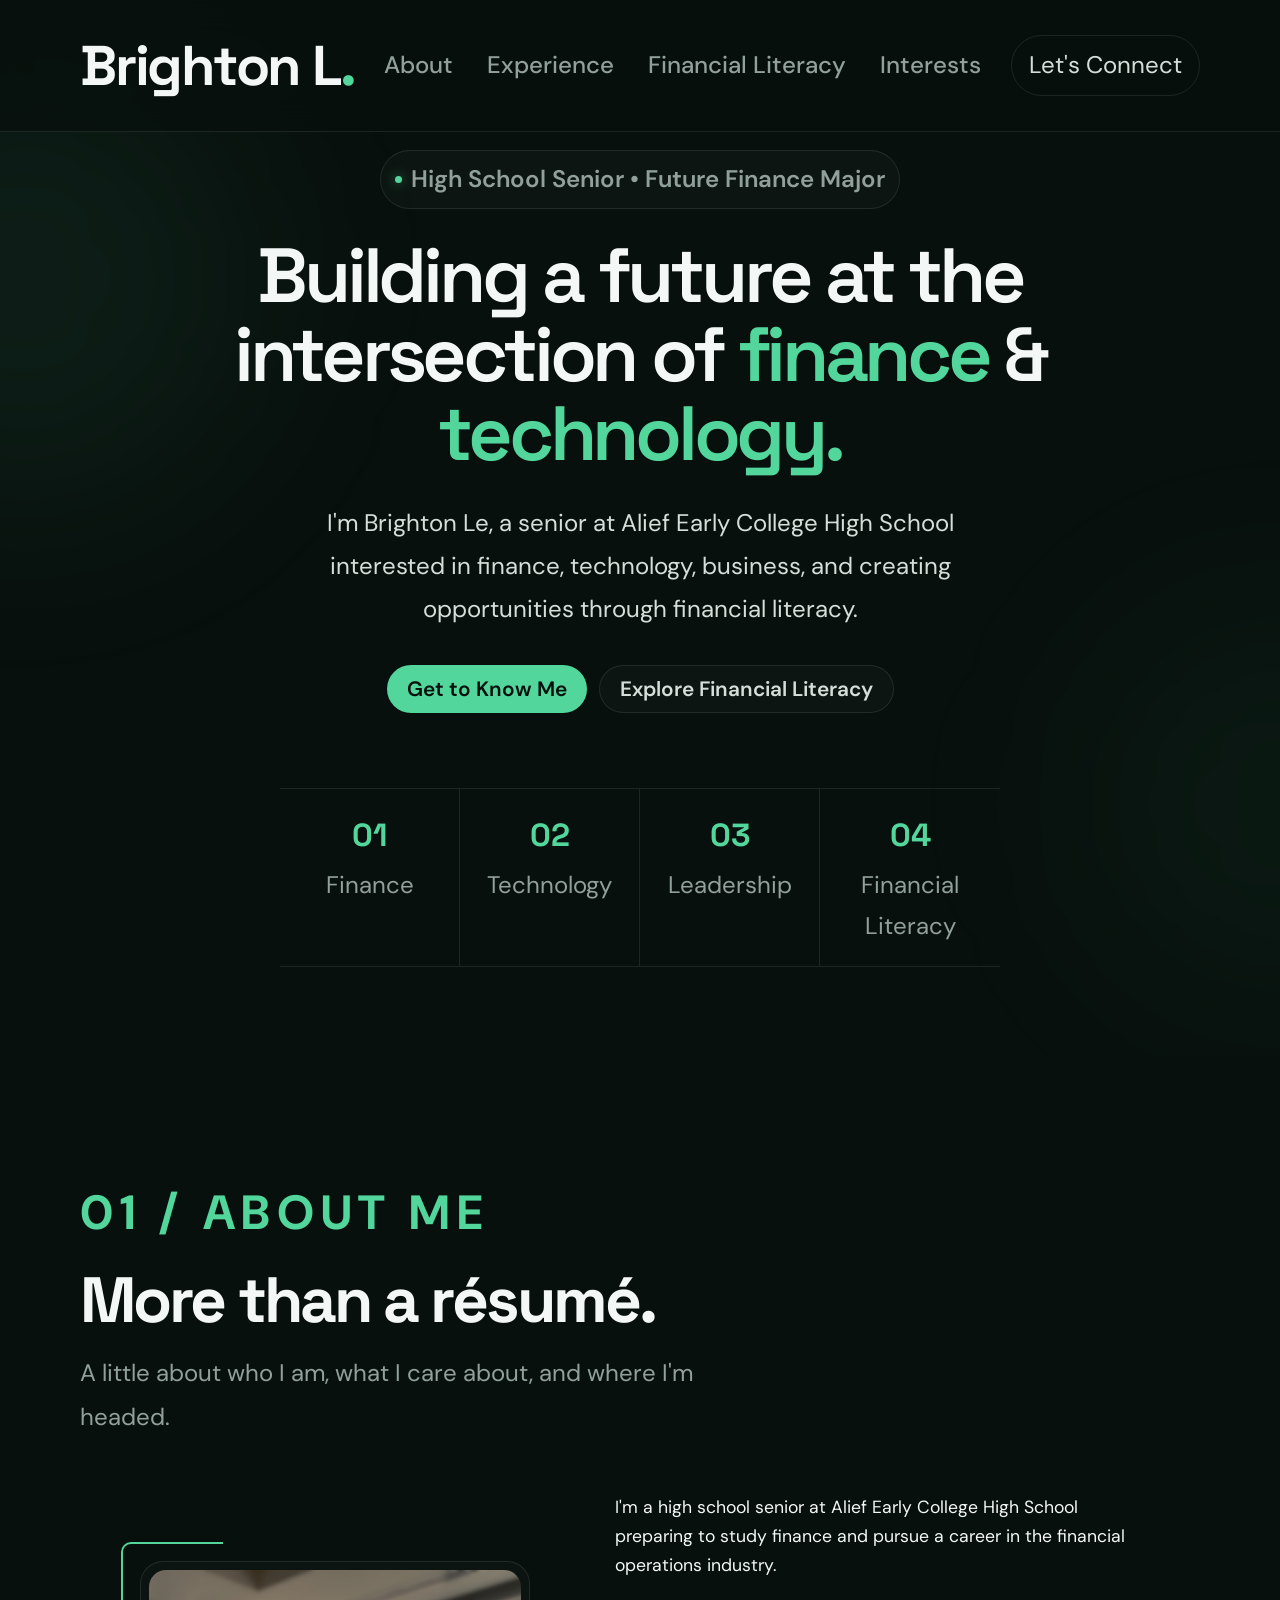
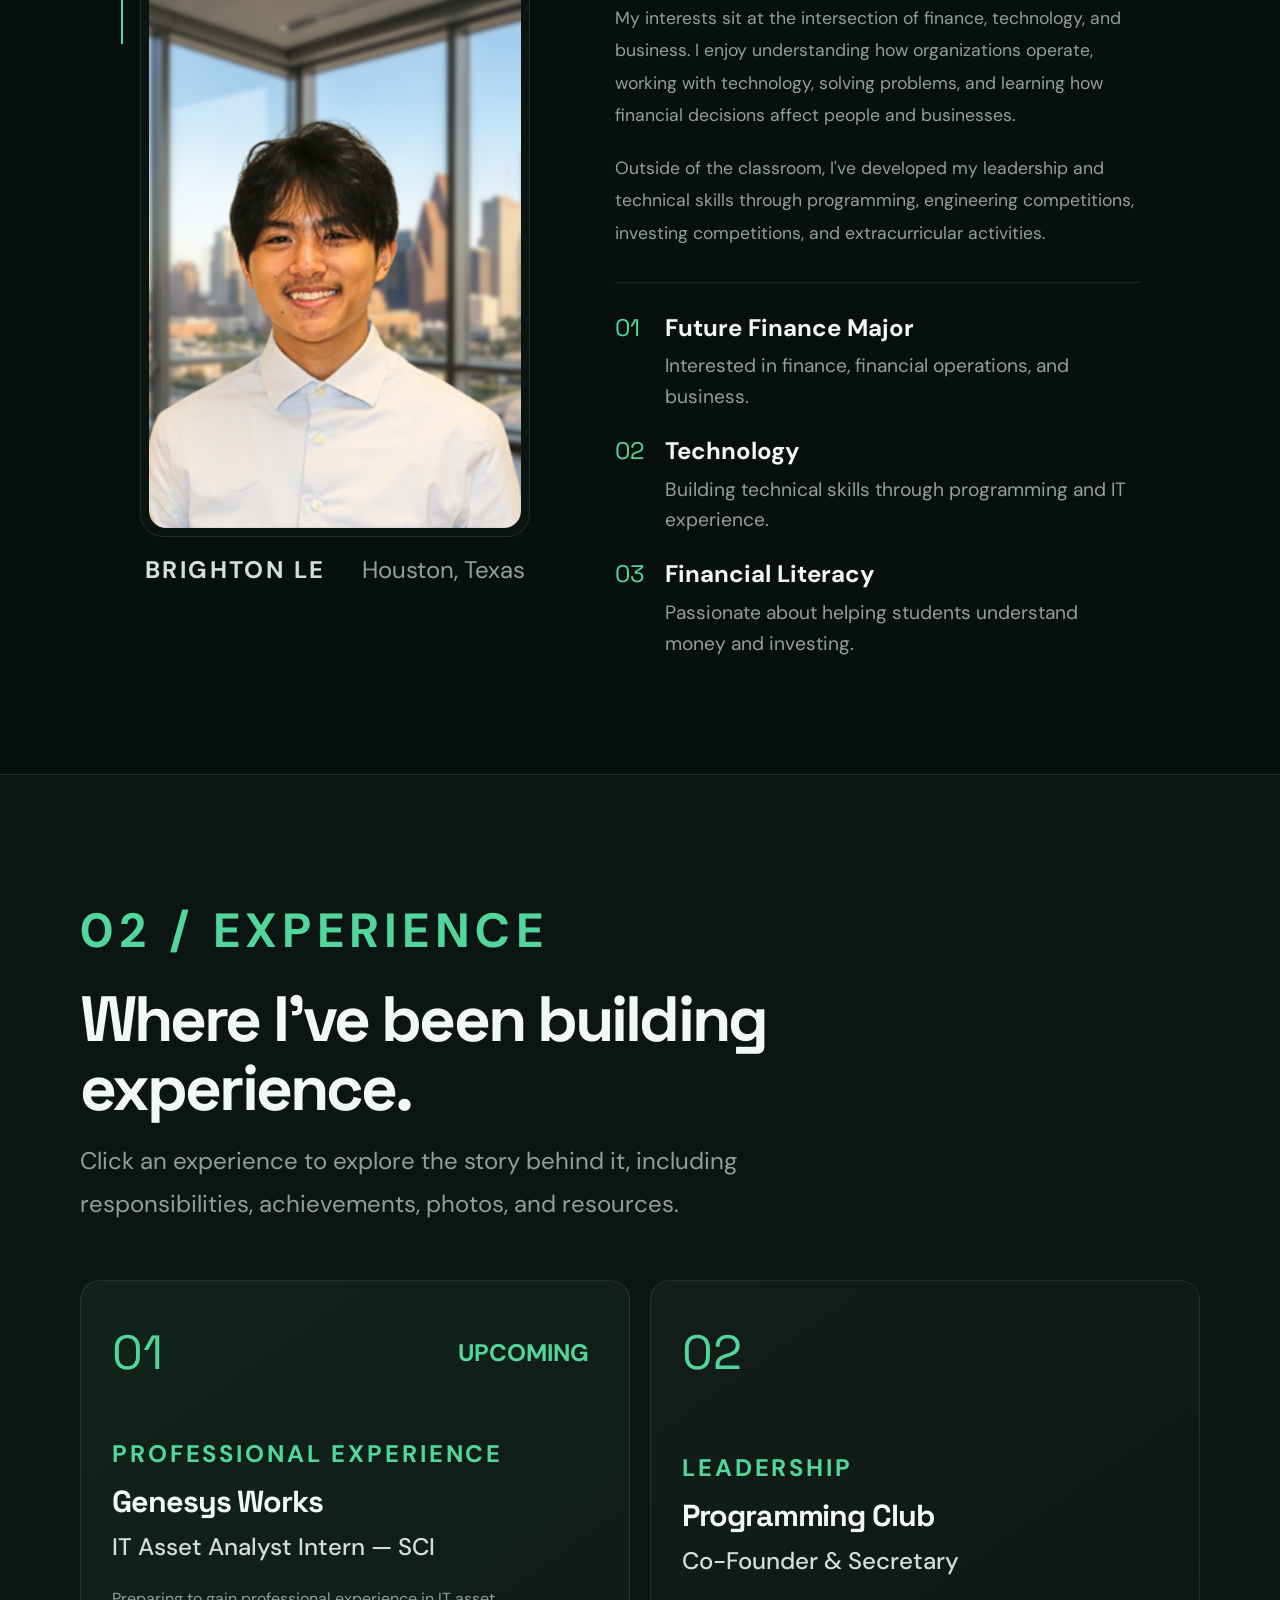
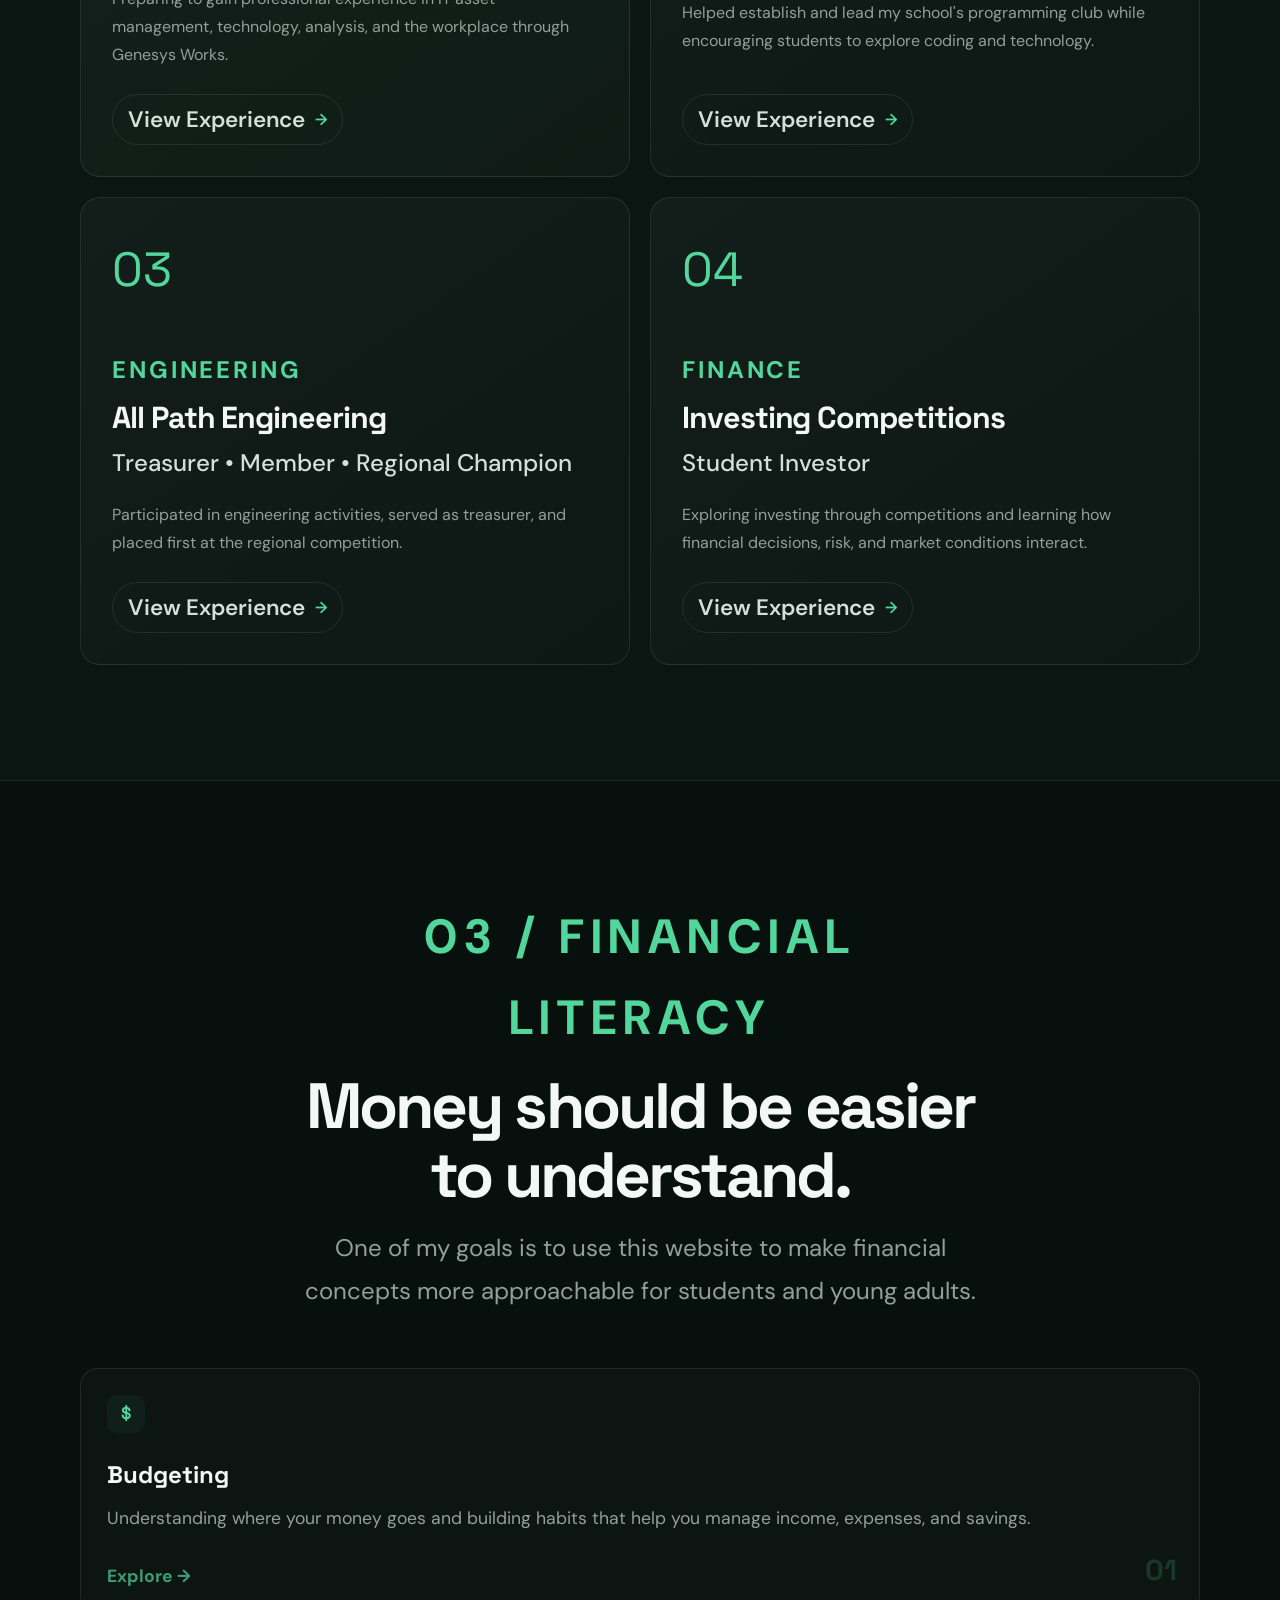
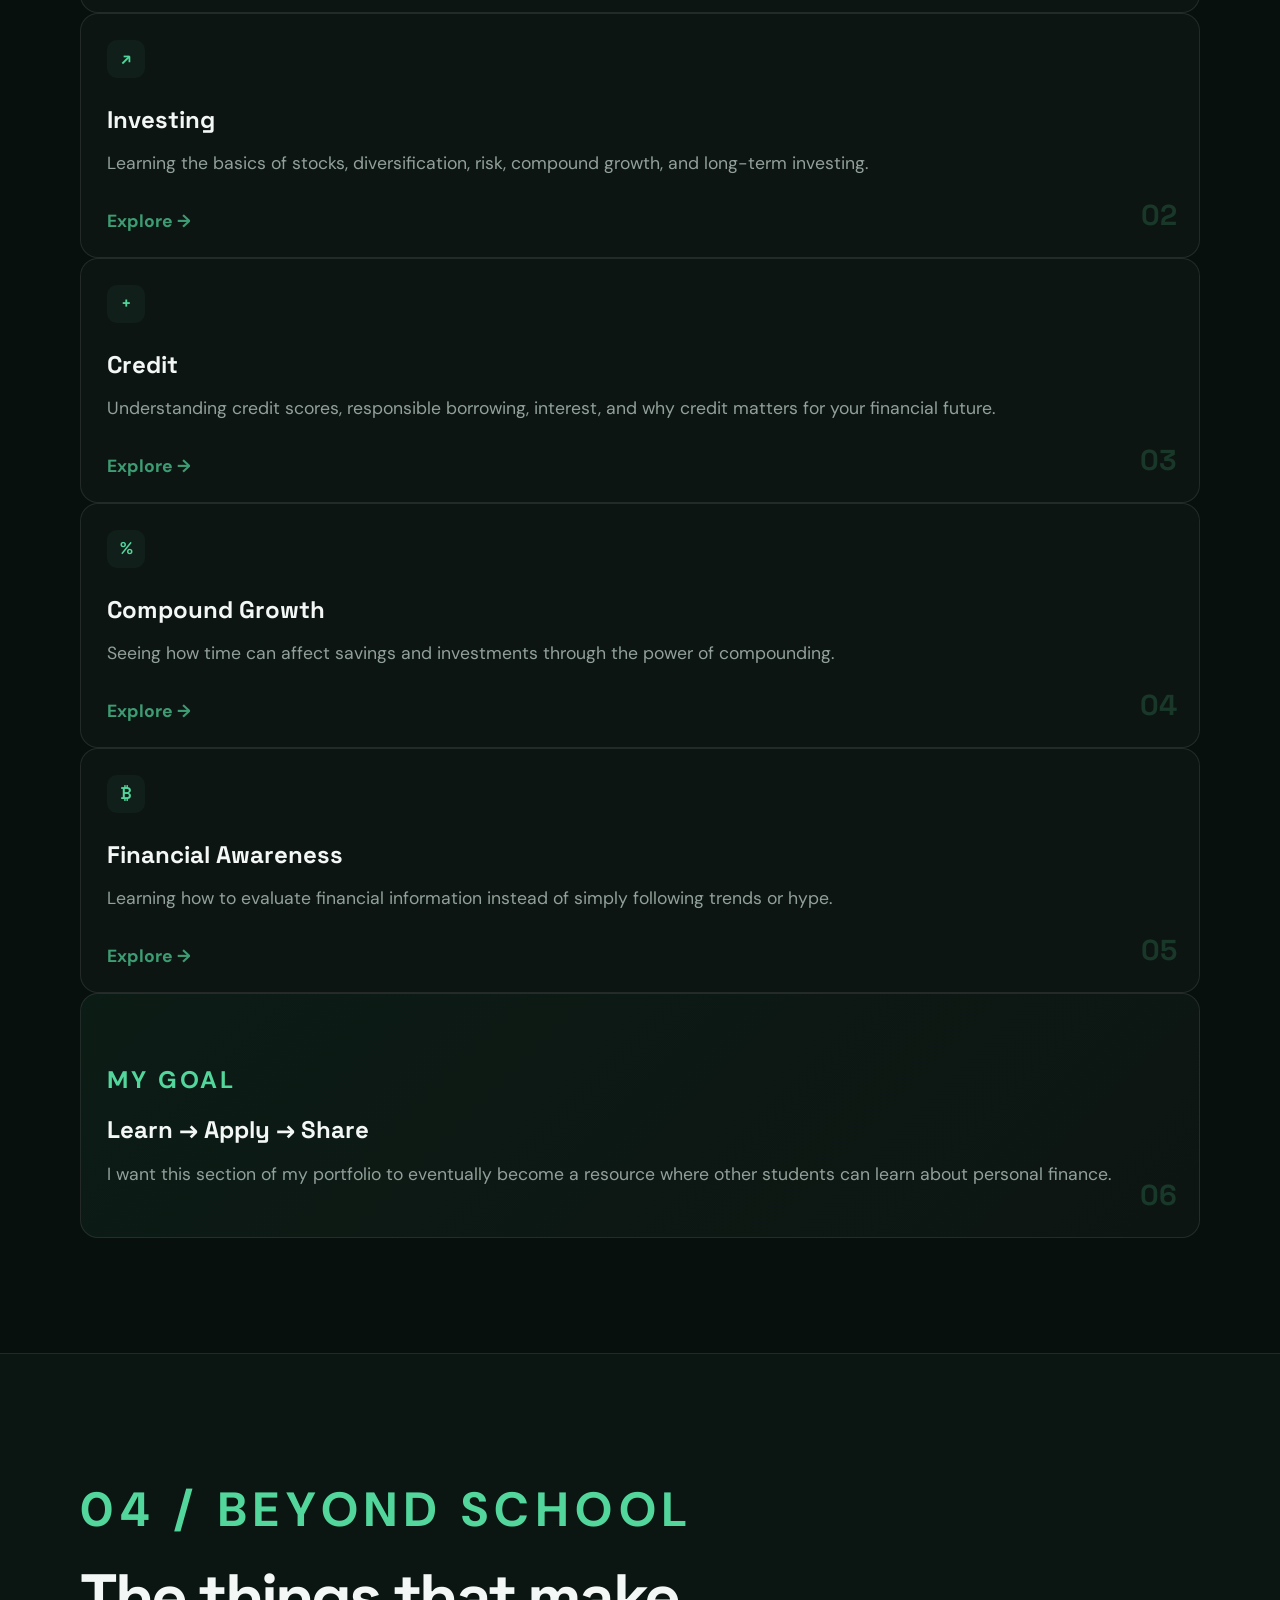
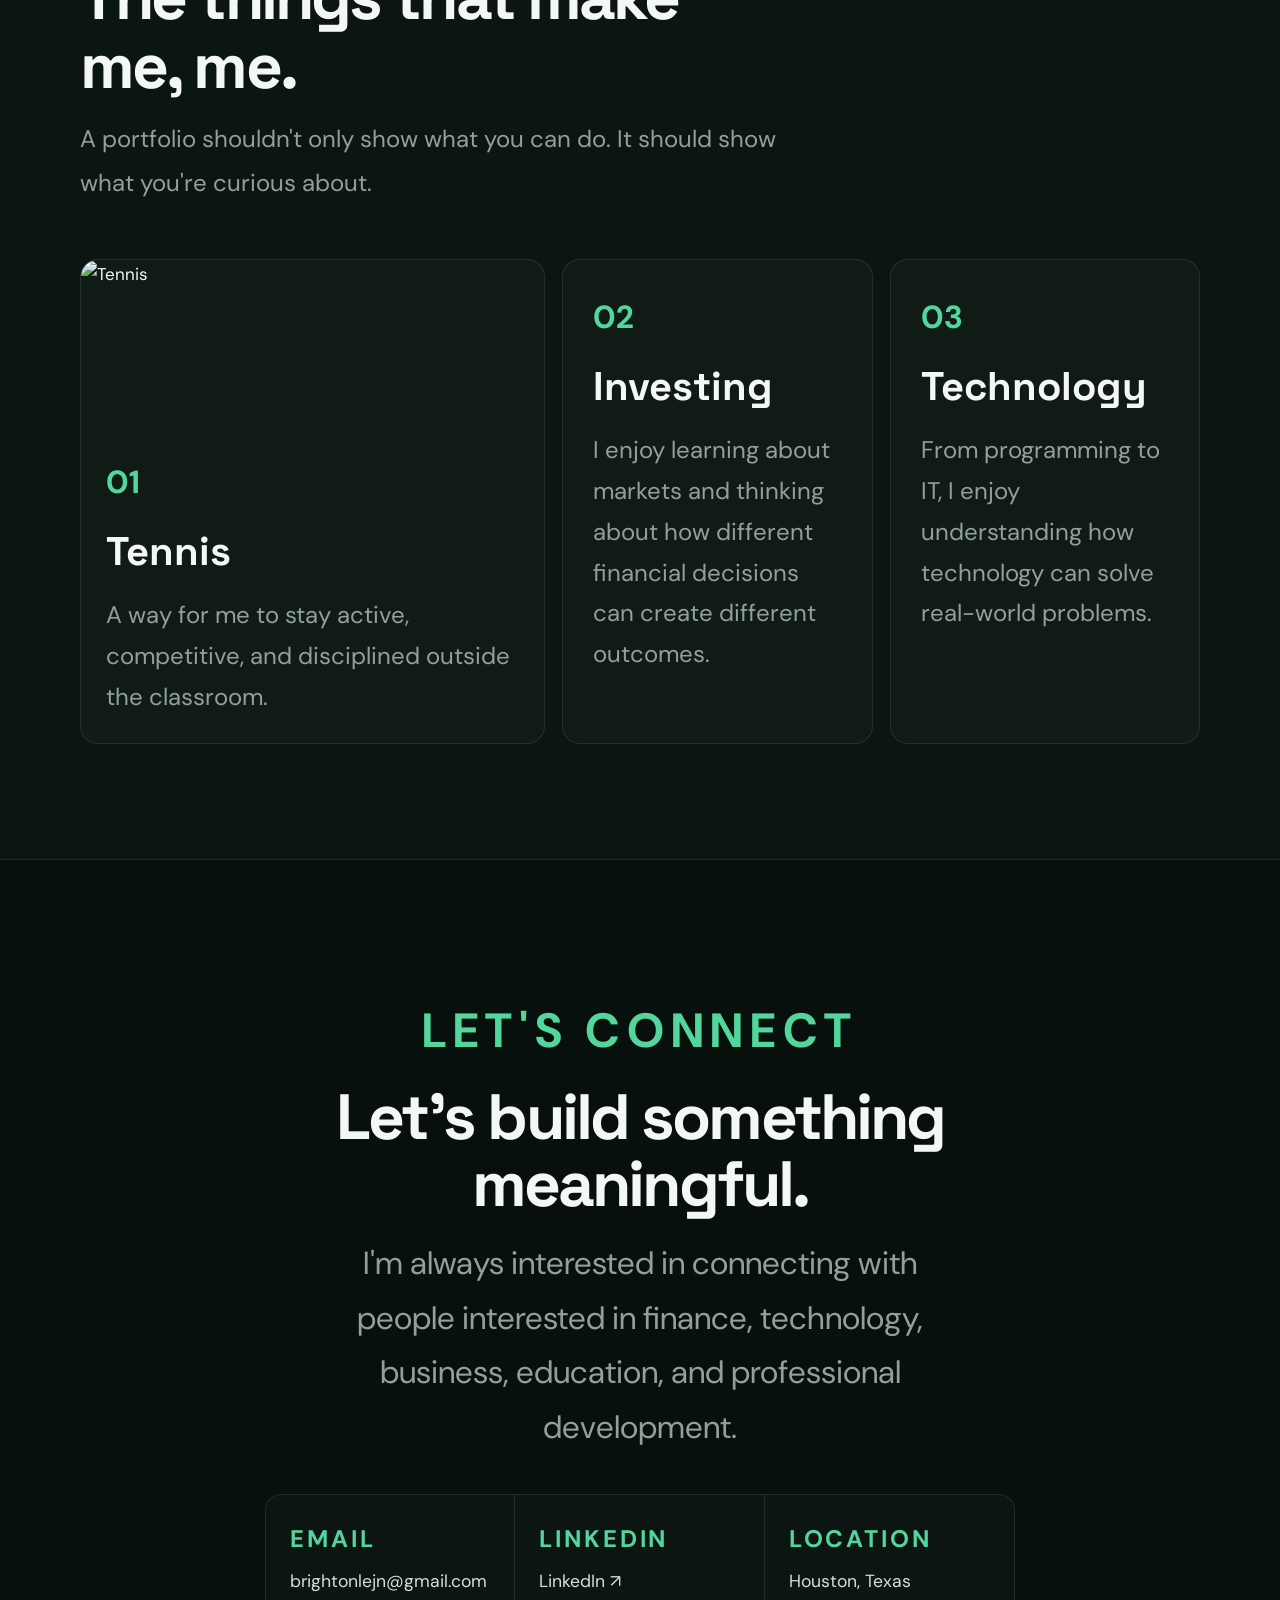
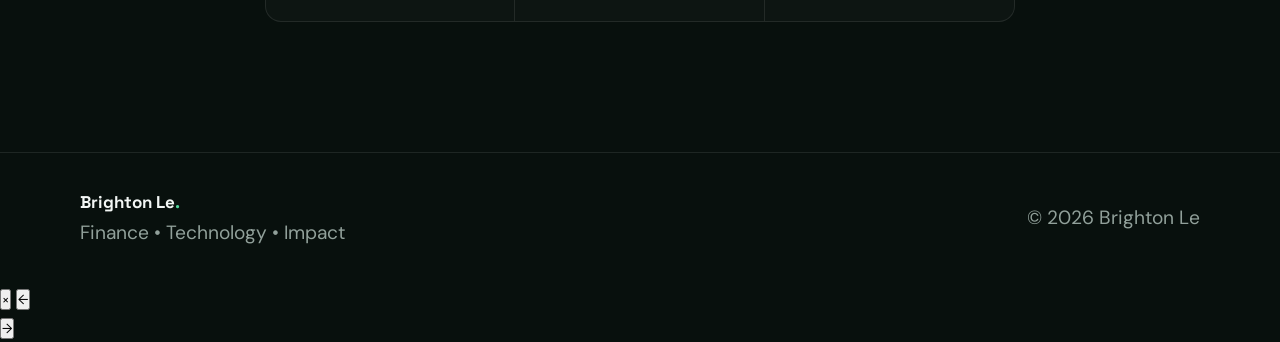
==== commit 495b37a4: "Update index.html" ====
--- a/index.html
+++ b/index.html
@@ -214,7 +214,7 @@
             <div class="profile-area">
                 <div class="profile-frame">
                     <img
-                        src="professional-photo.png"
+                        src="images/professional-photo.png"
                         alt="Professional photo of Brighton Le"
                     >
                 </div>
@@ -625,7 +625,7 @@
 
 
 <a
-    href="budgeting.html"
+    href="financial-literacy/budgeting.html"
     class="finance-card finance-link"
 >
 
@@ -656,7 +656,7 @@
 
 
 <a
-    href="investing.html"
+    href="financial-literacy/investing.html"
     class="finance-card finance-link"
 >
 
@@ -686,7 +686,7 @@
 
 
 <a
-    href="credit.html"
+    href="financial-literacy/credit.html"
     class="finance-card finance-link"
 >
 
@@ -717,7 +717,7 @@
 
 
 <a
-    href="compound-growth.html"
+    href="financial-literacy/compound-growth.html"
     class="finance-card finance-link"
 >
 
@@ -747,7 +747,7 @@
 
 
 <a
-    href="financial-awareness.html"
+    href="financial-literacy/financial-awareness.html"
     class="finance-card finance-link"
 >
 
@@ -1555,8 +1555,12 @@
                 <div class="gallery-item">
 
                     <img
-                        src="images/allpath-1.jpg"
+                        src="images/Tame-1.jpg"
                         alt="All Path Engineering"
+                        class="gallery-image"
+                        data-gallery="allpath"
+                        data-title="All Path Engineering"
+                        data-description="Testing"
                     >
 
                 </div>
@@ -1565,8 +1569,25 @@
                 <div class="gallery-item">
 
                     <img
-                        src="images/allpath-2.jpg"
+                        src="images/Tame-2.jpeg"
                         alt="All Path competition"
+                        class="gallery-image"
+                        data-gallery="allpath"
+                        data-title="All Path Engineering"
+                        data-description="Testing"
+                    >
+
+                </div>
+
+                                <div class="gallery-item">
+
+                    <img
+                        src="images/Tame-3.jpeg"
+                        alt="All Path competition"
+                        class="gallery-image"
+                        data-gallery="allpath"
+                        data-title="All Path Engineering"
+                        data-description="Testing"
                     >
 
                 </div>
@@ -1666,7 +1687,72 @@
     </div>
 </div>
 
-
+<!-- =====================================================
+     PHOTO GALLERY / LIGHTBOX
+===================================================== -->
+
+<div
+    class="gallery-modal"
+    id="galleryModal"
+    aria-hidden="true"
+>
+
+    <button
+        class="gallery-close"
+        id="galleryClose"
+        aria-label="Close gallery"
+    >
+        ×
+    </button>
+
+
+    <button
+        class="gallery-nav gallery-prev"
+        id="galleryPrev"
+        aria-label="Previous photo"
+    >
+        ←
+    </button>
+
+
+    <div class="gallery-content">
+
+        <img
+            id="galleryImage"
+            src=""
+            alt=""
+        >
+
+
+        <div class="gallery-caption">
+
+            <span
+                id="galleryCounter"
+                class="gallery-counter"
+            ></span>
+
+
+            <h3
+                id="galleryTitle"
+            ></h3>
+
+            <p
+                id="galleryDescription"
+            ></p>
+
+        </div>
+    </div>
+
+
+    <button
+        class="gallery-nav gallery-next"
+        id="galleryNext"
+        aria-label="Next photo"
+    >
+        →
+    </button>
+</div>
+    
 
 <script src="script.js"></script>
 
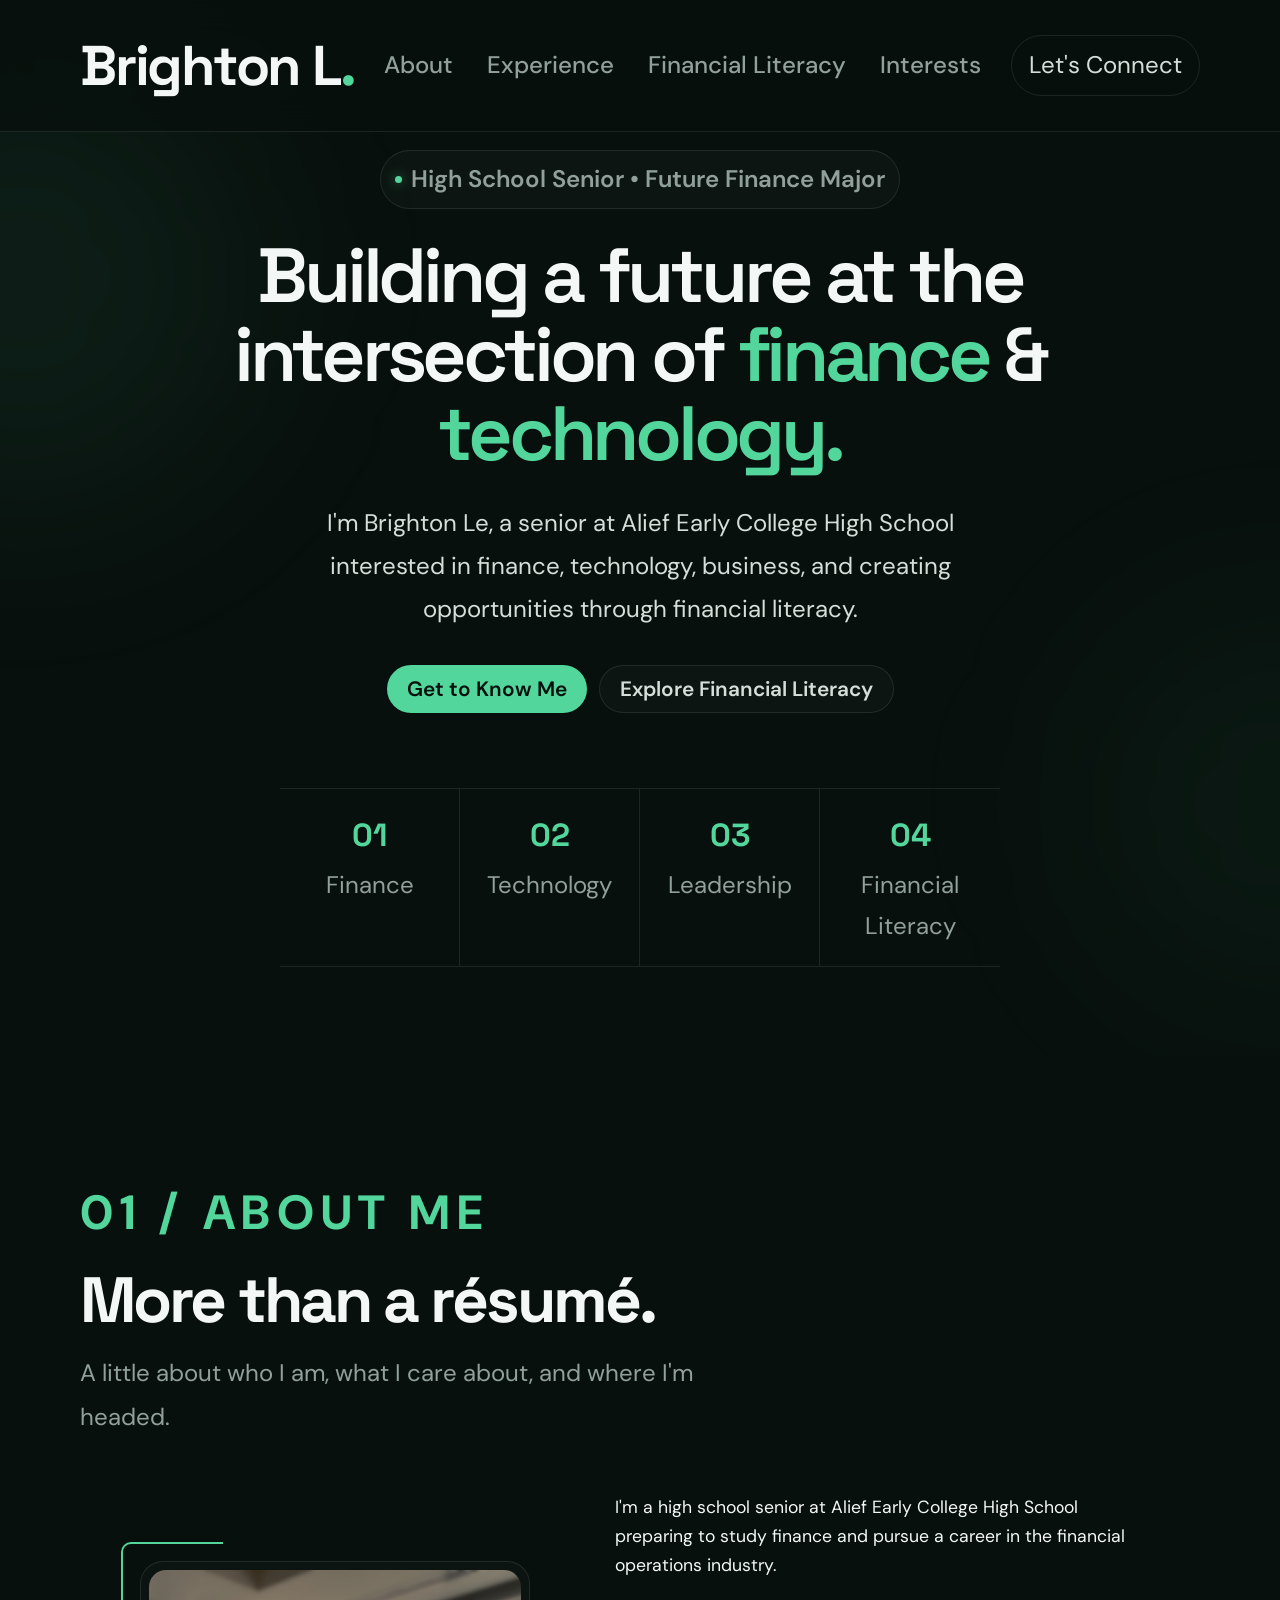
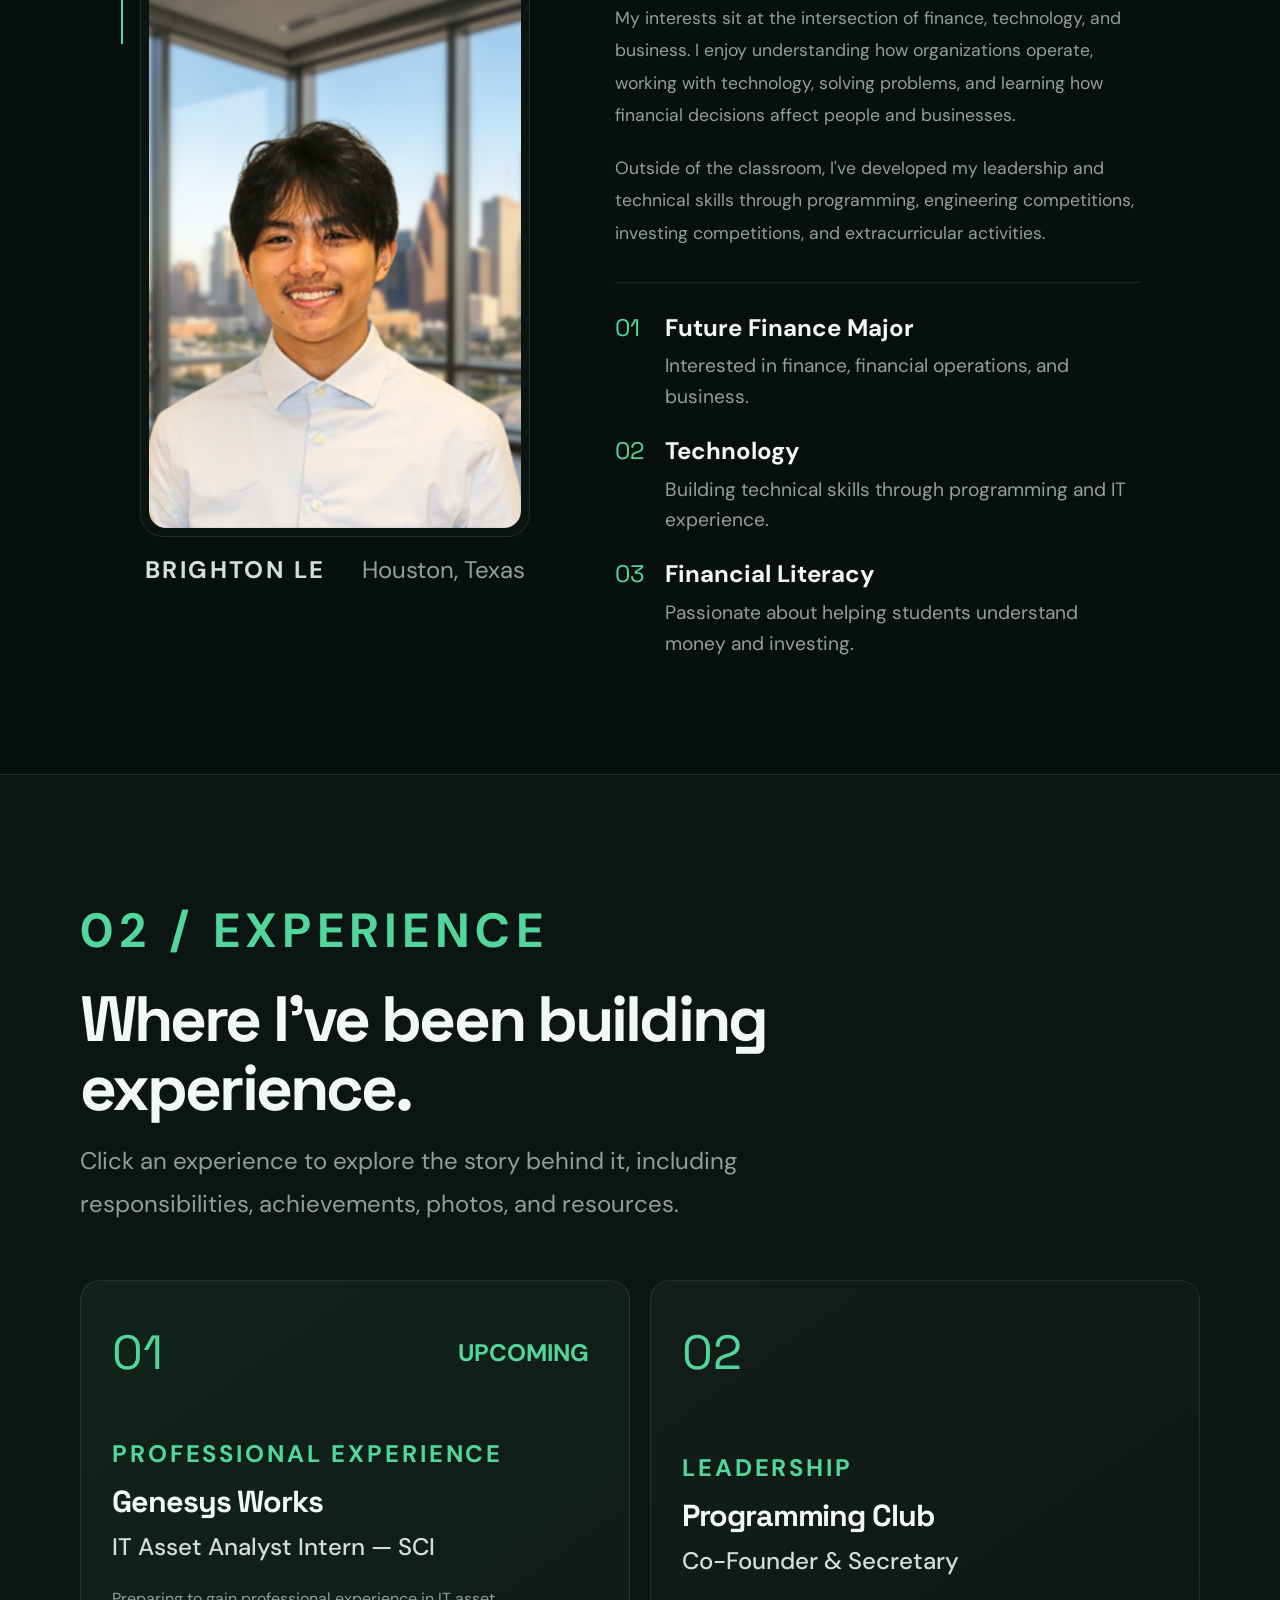
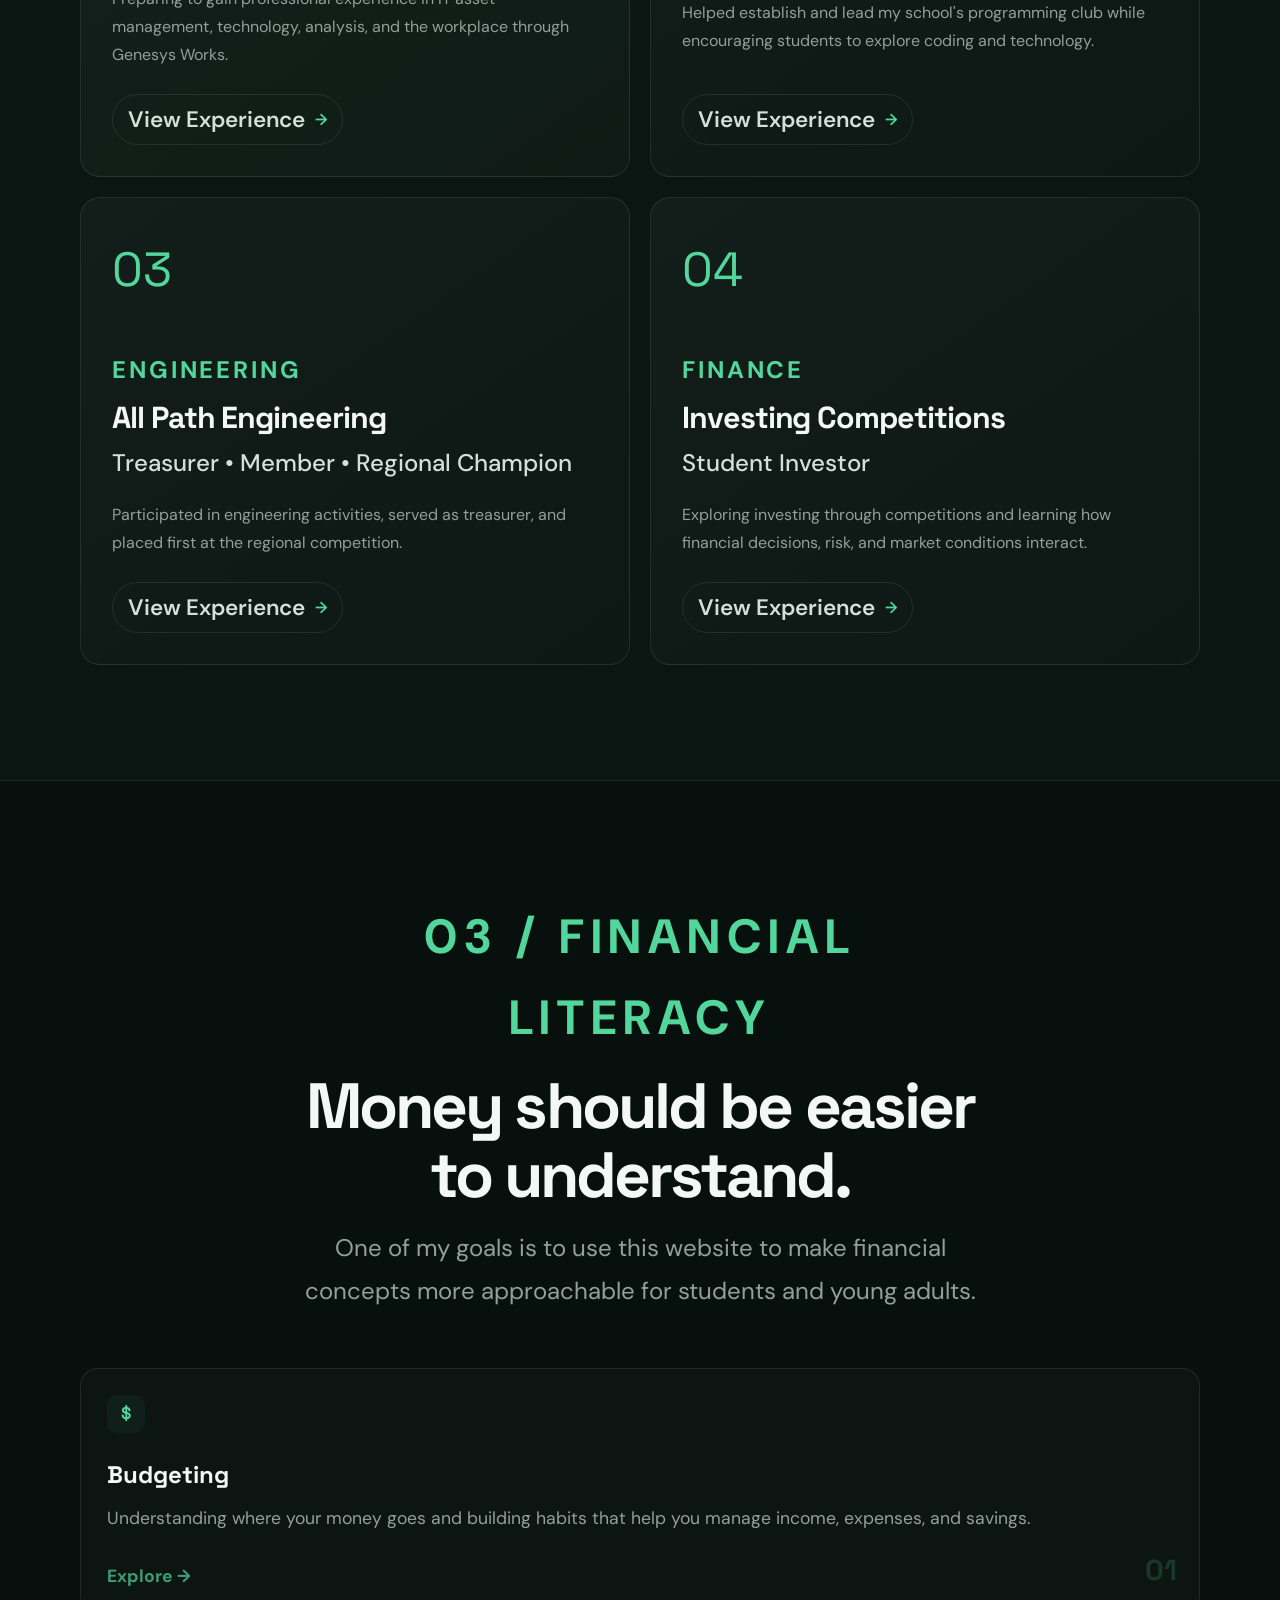
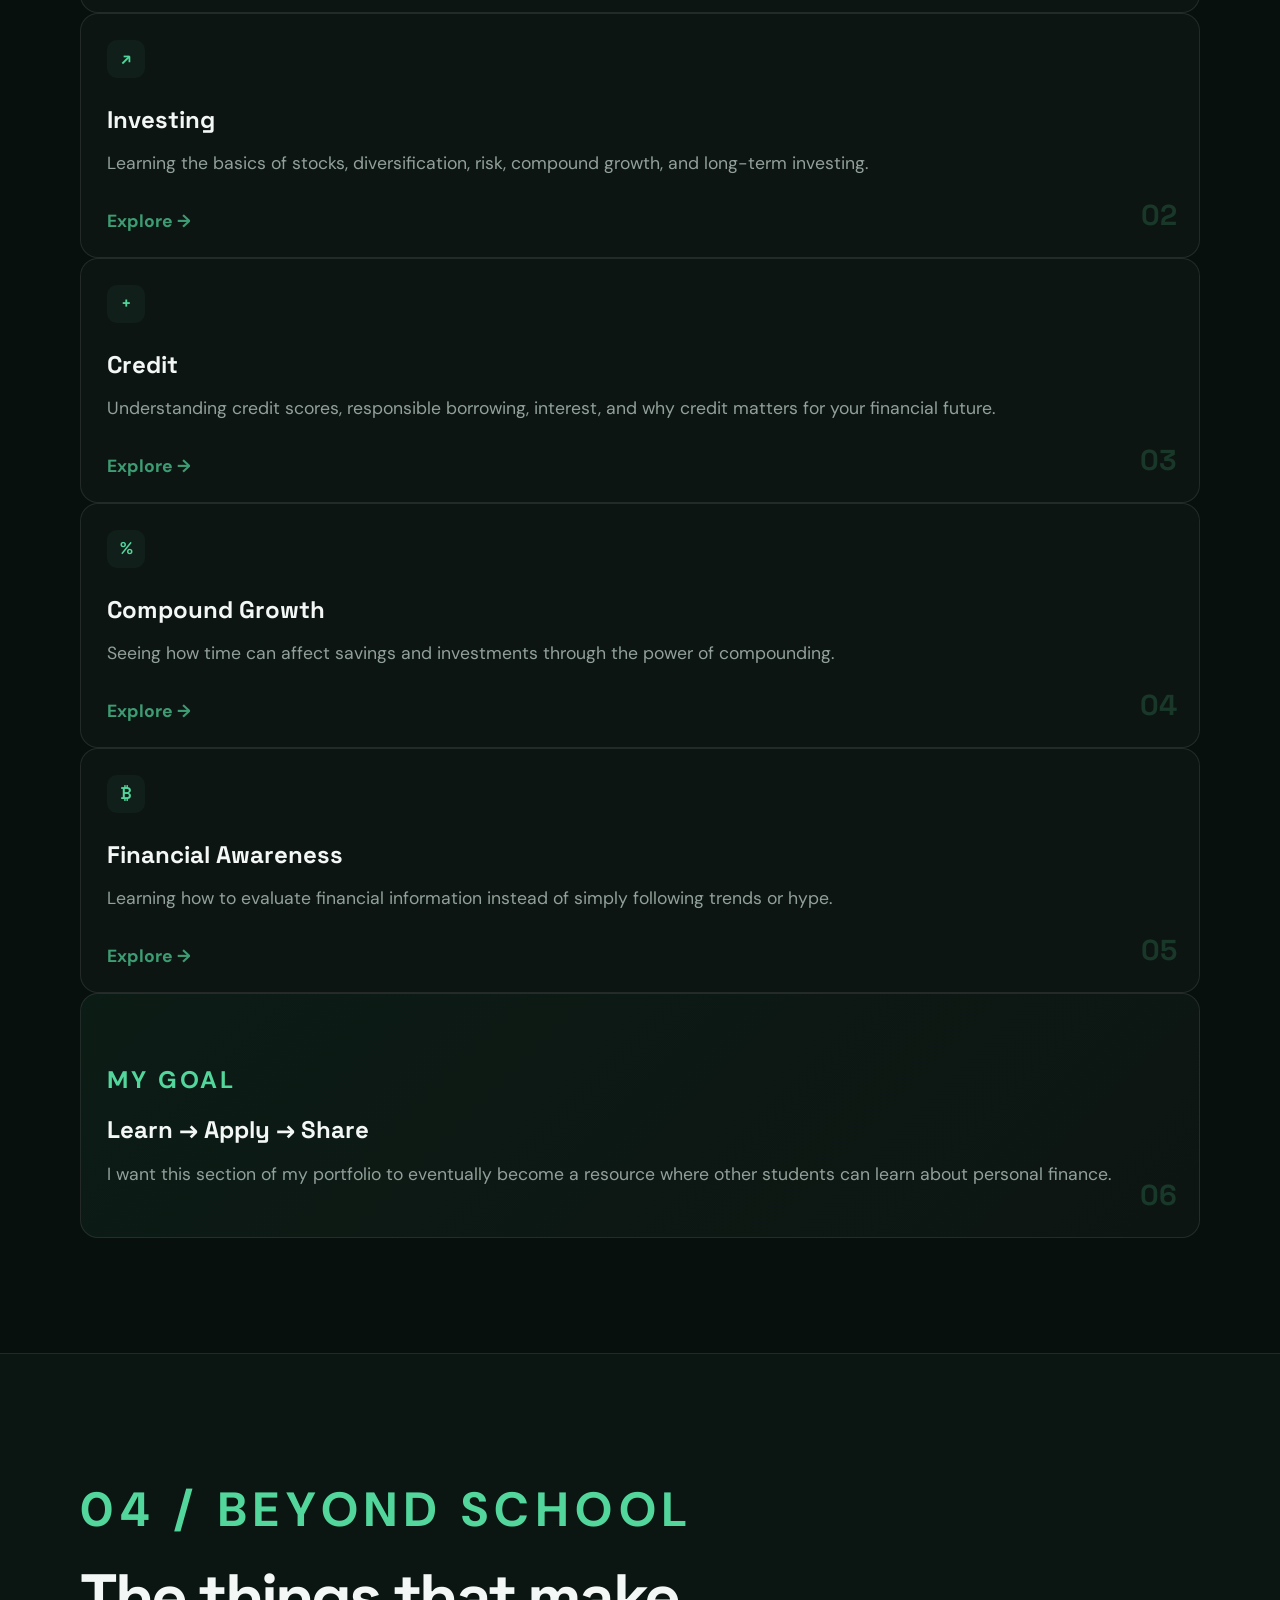
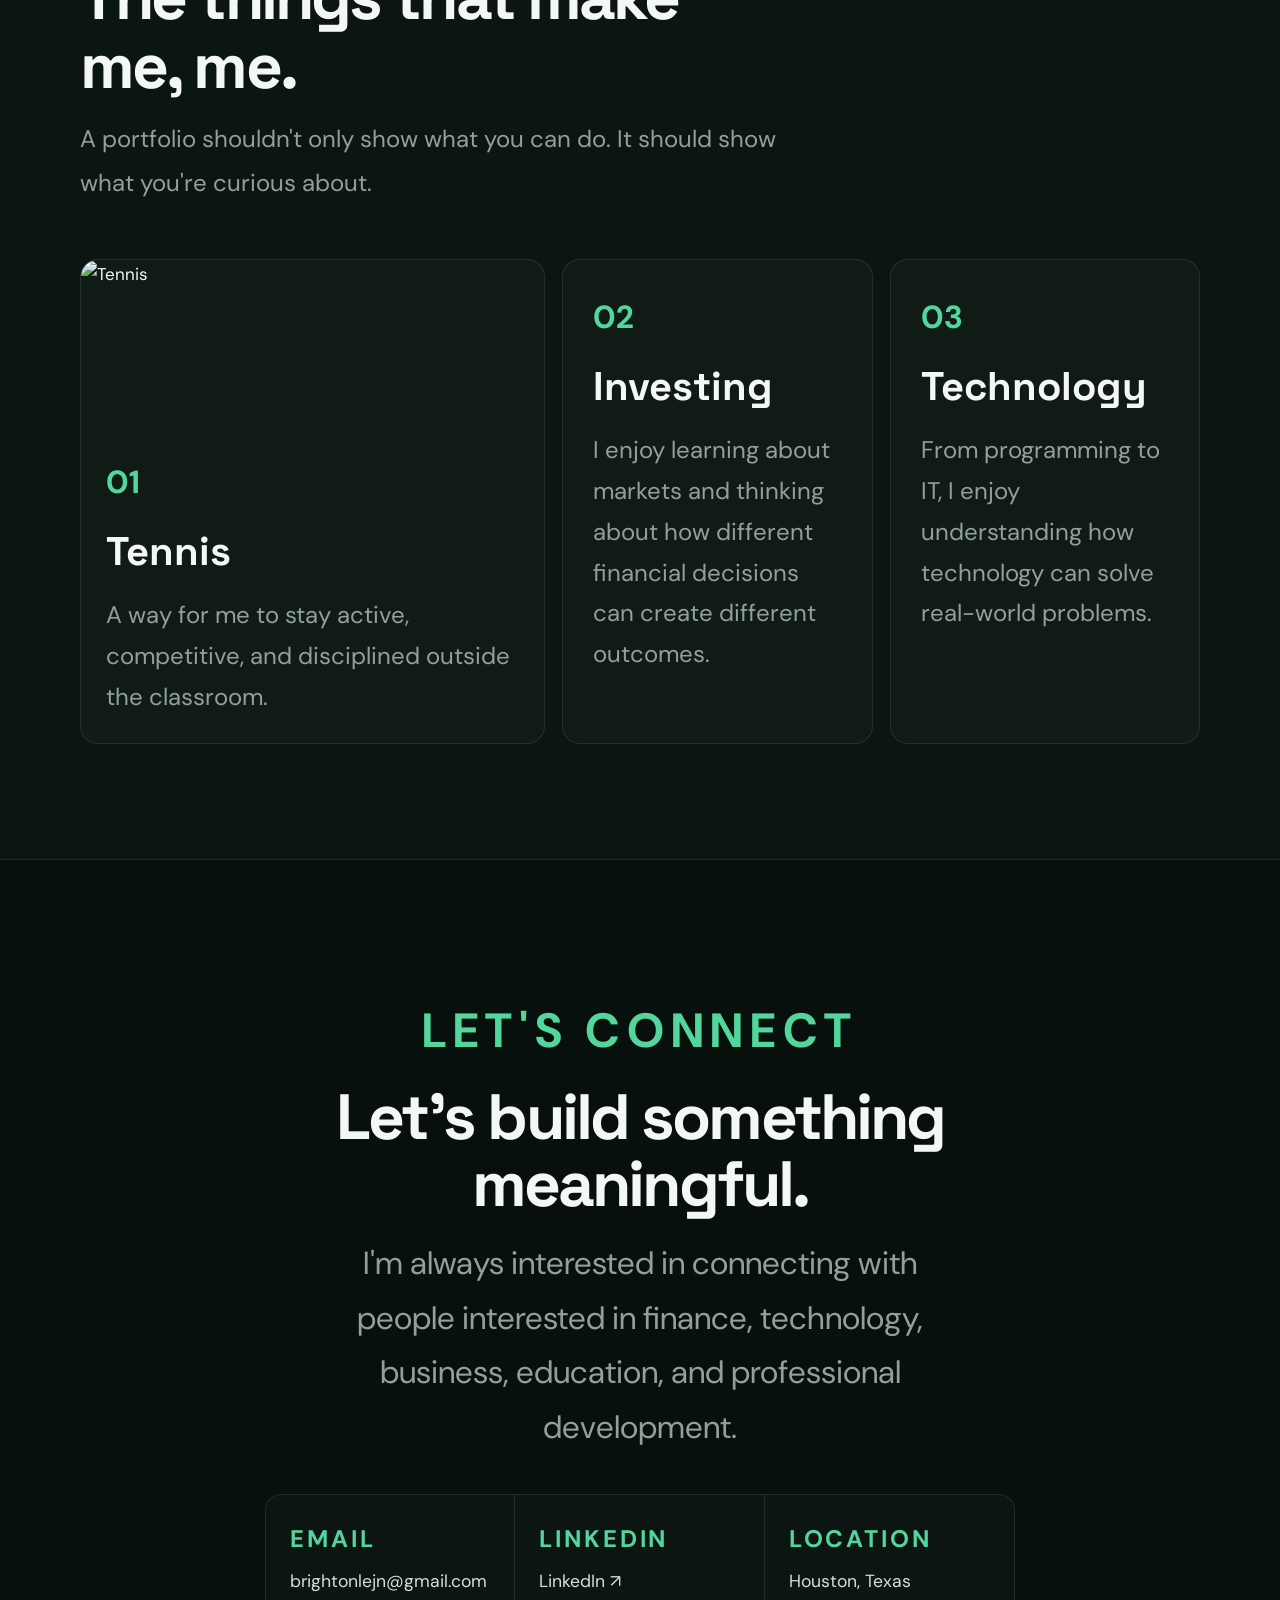
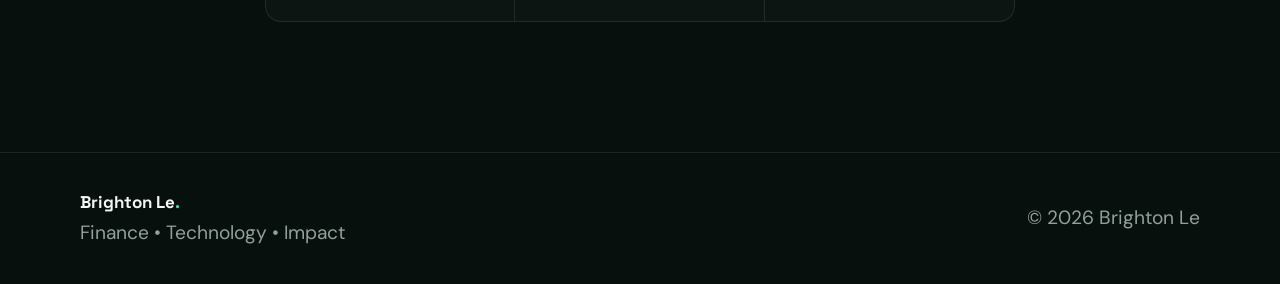
==== commit ae699ed4: "Update index.html" ====
--- a/index.html
+++ b/index.html
@@ -1559,6 +1559,7 @@
                         alt="All Path Engineering"
                         class="gallery-image"
                         data-gallery="allpath"
+                        data-full="images/Tame-1.jpg"
                         data-title="All Path Engineering"
                         data-description="Testing"
                     >
@@ -1573,6 +1574,7 @@
                         alt="All Path competition"
                         class="gallery-image"
                         data-gallery="allpath"
+                        data-full="images/Tame-2.jpeg"
                         data-title="All Path Engineering"
                         data-description="Testing"
                     >
@@ -1586,6 +1588,7 @@
                         alt="All Path competition"
                         class="gallery-image"
                         data-gallery="allpath"
+                        data-full="images/Tame-3.jpeg"
                         data-title="All Path Engineering"
                         data-description="Testing"
                     >
--- a/style.css
+++ b/style.css
@@ -1694,6 +1694,220 @@
         1.5rem;
 }
 
+/* =====================================================
+   PHOTO GALLERY / LIGHTBOX
+===================================================== */
+
+.gallery-modal {
+    position: fixed;
+    inset: 0;
+    z-index: 9999;
+    display: flex;
+    align-items: center;
+    justify-content: center;
+    padding: 40px;
+    background: rgba(5, 10, 8, .94);
+    backdrop-filter: blur(14px);
+    opacity: 0;
+    visibility: hidden;
+    pointer-events: none;
+    transition:
+        opacity .25s ease,
+        visibility .25s ease;
+}
+
+
+.gallery-modal.active {
+    opacity: 1;
+    visibility: visible;
+    pointer-events: auto;
+}
+
+
+.gallery-content {
+    width: min(900px, 90vw);
+    max-height: 90vh;
+    display: flex;
+    flex-direction: column;
+    align-items: center;
+    justify-content: center;
+}
+
+
+#galleryImage {
+    display: block;
+    max-width: 100%;
+    max-height: 65vh;
+    object-fit: contain;
+    border-radius: 14px;
+    box-shadow:
+        0 25px 80px rgba(0,0,0,.45);
+}
+
+
+.gallery-caption {
+    width: 100%;
+    max-width: 750px;
+    margin-top: 22px;
+    text-align: center;
+}
+
+
+.gallery-caption h3 {
+    margin: 6px 0 8px;
+    font-family:
+        "Space Grotesk",
+        sans-serif;
+    font-size: 1.35rem;
+}
+
+
+.gallery-caption p {
+    margin: 0 auto;
+    max-width: 650px;
+    color: var(--muted);
+    font-size: .95rem;
+    line-height: 1.7;
+}
+
+
+.gallery-counter {
+    color: var(--green);
+    font-size: .7rem;
+    font-weight: 700;
+    letter-spacing: .12em;
+}
+
+
+.gallery-close {
+    position: absolute;
+    top: 22px;
+    right: 28px;
+    width: 46px;
+    height: 46px;
+    display: flex;
+    align-items: center;
+    justify-content: center;
+    border: 1px solid var(--border);
+    border-radius: 50%;
+    background: rgba(255,255,255,.05);
+    color: white;
+    font-size: 1.7rem;
+    cursor: pointer;
+    transition: .2s ease;
+}
+
+
+.gallery-close:hover {
+    background: rgba(255,255,255,.12);
+    transform: rotate(5deg);
+}
+
+
+.gallery-nav {
+    position: absolute;
+    top: 50%;
+    transform: translateY(-50%);
+    width: 50px;
+    height: 50px;
+    display: flex;
+    align-items: center;
+    justify-content: center;
+    border: 1px solid var(--border);
+    border-radius: 50%;
+    background: rgba(255,255,255,.05);
+    color: white;
+    font-size: 1.3rem;
+    cursor: pointer;
+    transition: .2s ease;
+}
+
+
+.gallery-nav:hover {
+    background: rgba(82,214,156,.12);
+    border-color: var(--green);
+    color: var(--green);
+}
+
+
+.gallery-prev {
+    left: 28px;
+}
+
+
+.gallery-next {
+    right: 28px;
+}
+
+.gallery-image {
+    cursor: pointer;
+    transition:
+        transform .25s ease,
+        opacity .25s ease;
+}
+
+
+.gallery-image:hover {
+    transform: scale(1.025);
+    opacity: .88;
+}
+
+
+/* Mobile */
+
+@media (max-width: 700px) {
+    .gallery-modal {
+        padding: 25px;
+    }
+
+
+    #galleryImage {
+        max-height: 55vh;
+        border-radius: 10px;
+    }
+
+
+    .gallery-nav {
+        width: 42px;
+        height: 42px;
+    }
+
+
+    .gallery-prev {
+        left: 10px;
+    }
+
+
+    .gallery-next {
+        right: 10px;
+    }
+
+
+    .gallery-close {
+        top: 12px;
+        right: 15px;
+        width: 40px;
+        height: 40px;
+    }
+
+
+    .gallery-caption {
+        padding:
+            0 15px;
+    }
+
+
+    .gallery-caption h3 {
+        font-size:
+            1.1rem;
+    }
+
+
+    .gallery-caption p {
+        font-size:
+            .85rem;
+    }
+}
 
 /* =====================================================
    SKILLS
